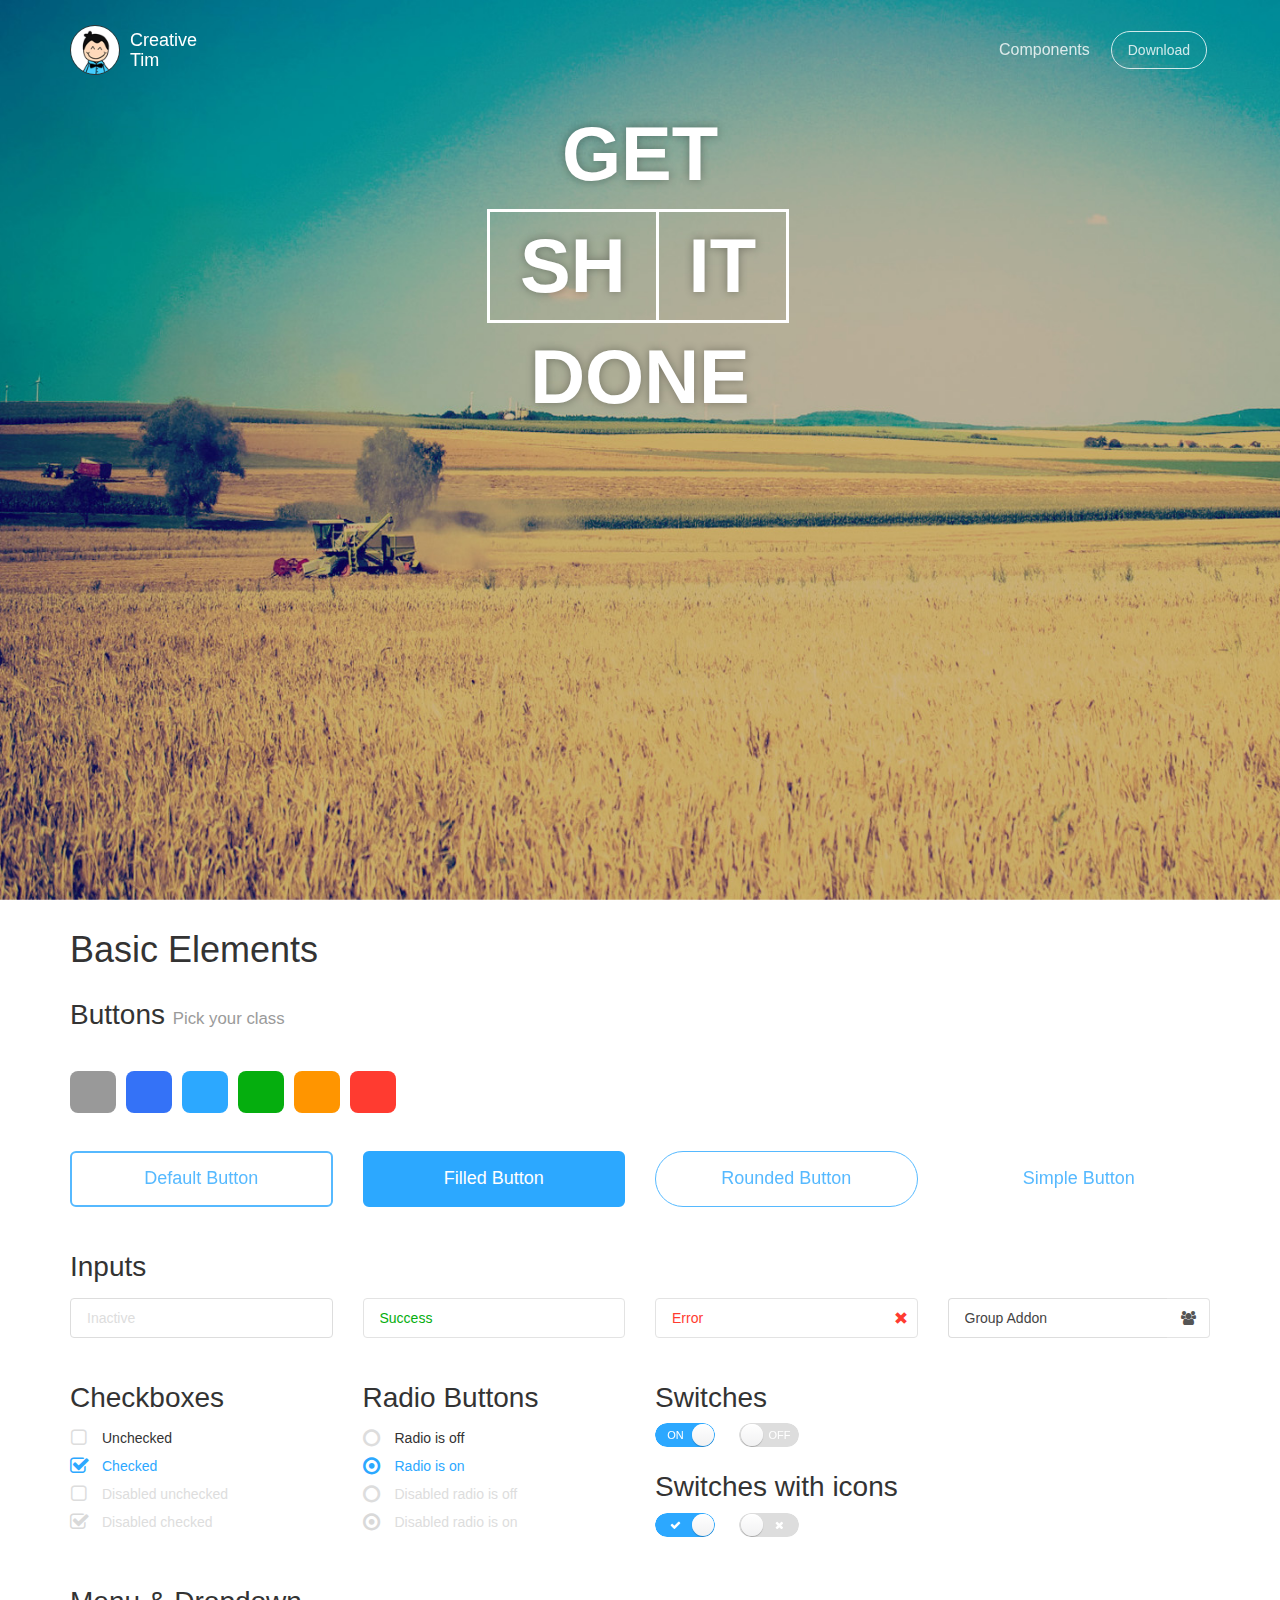
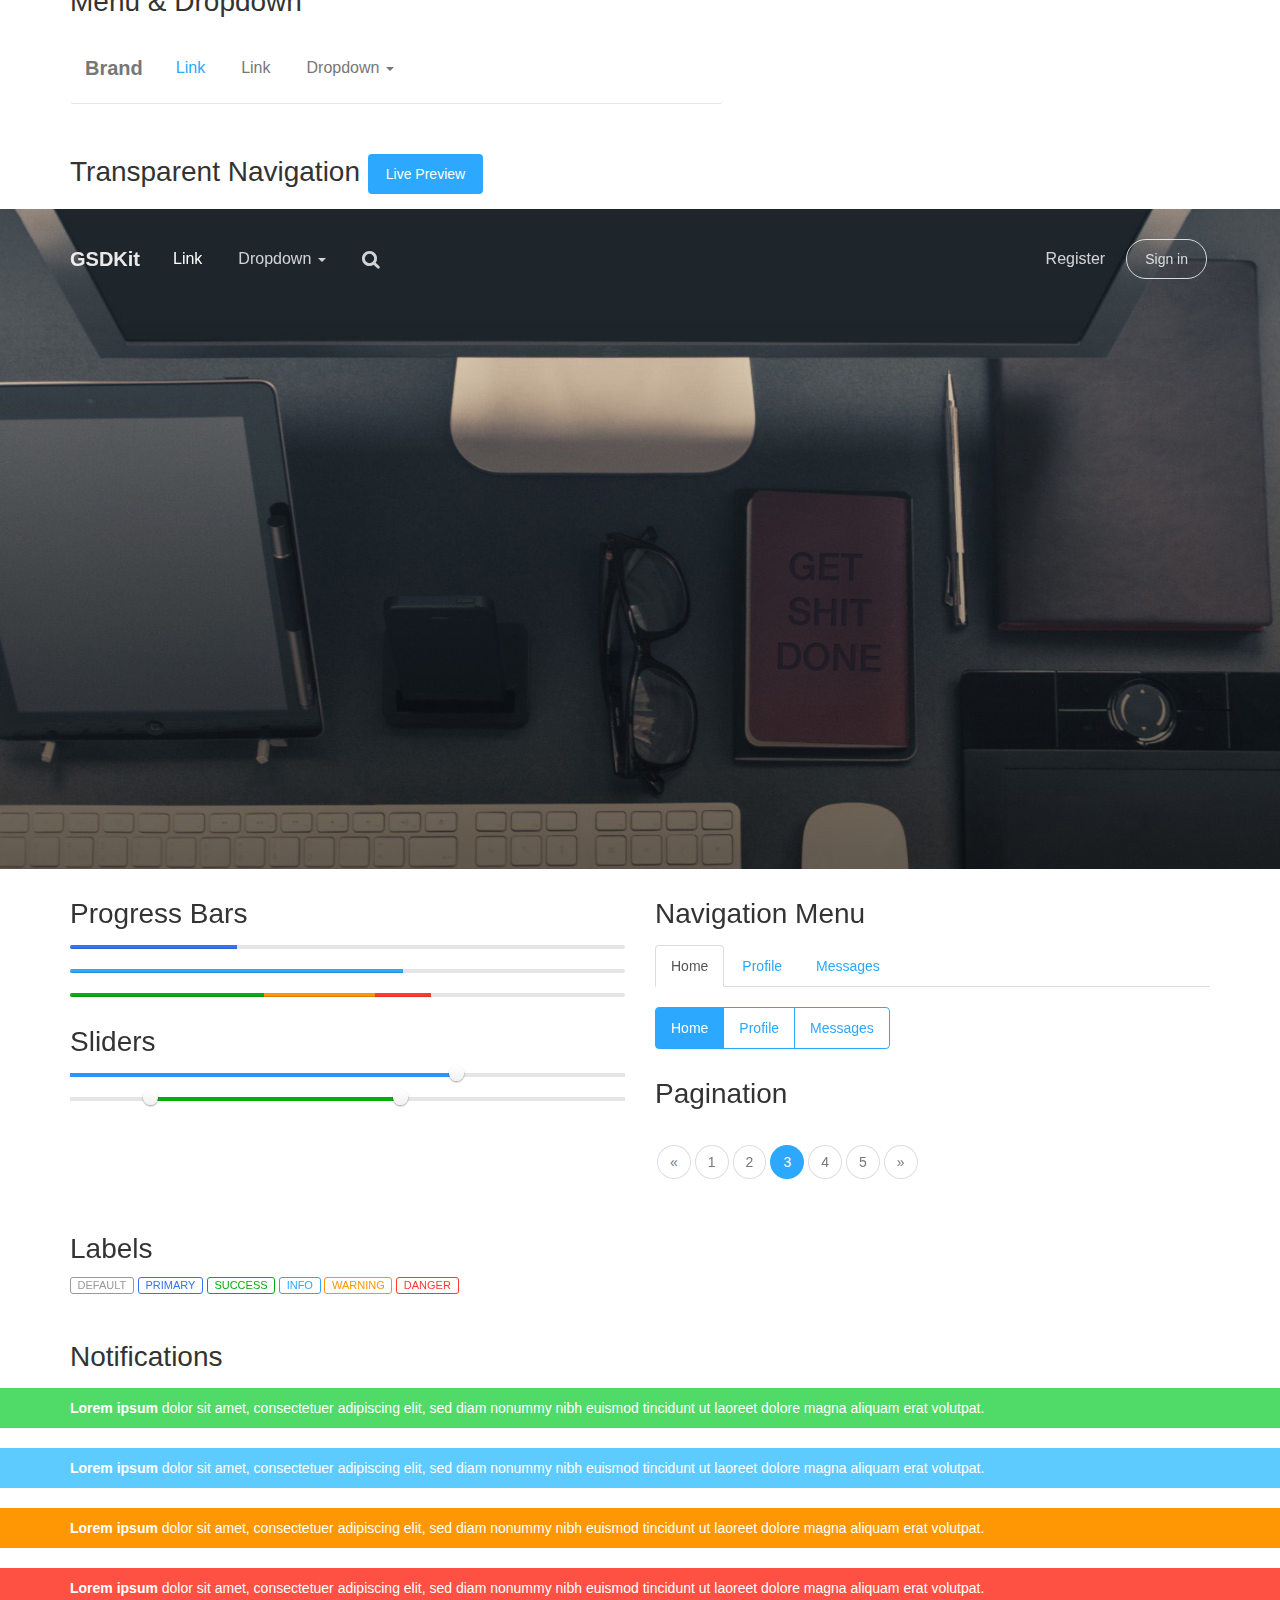
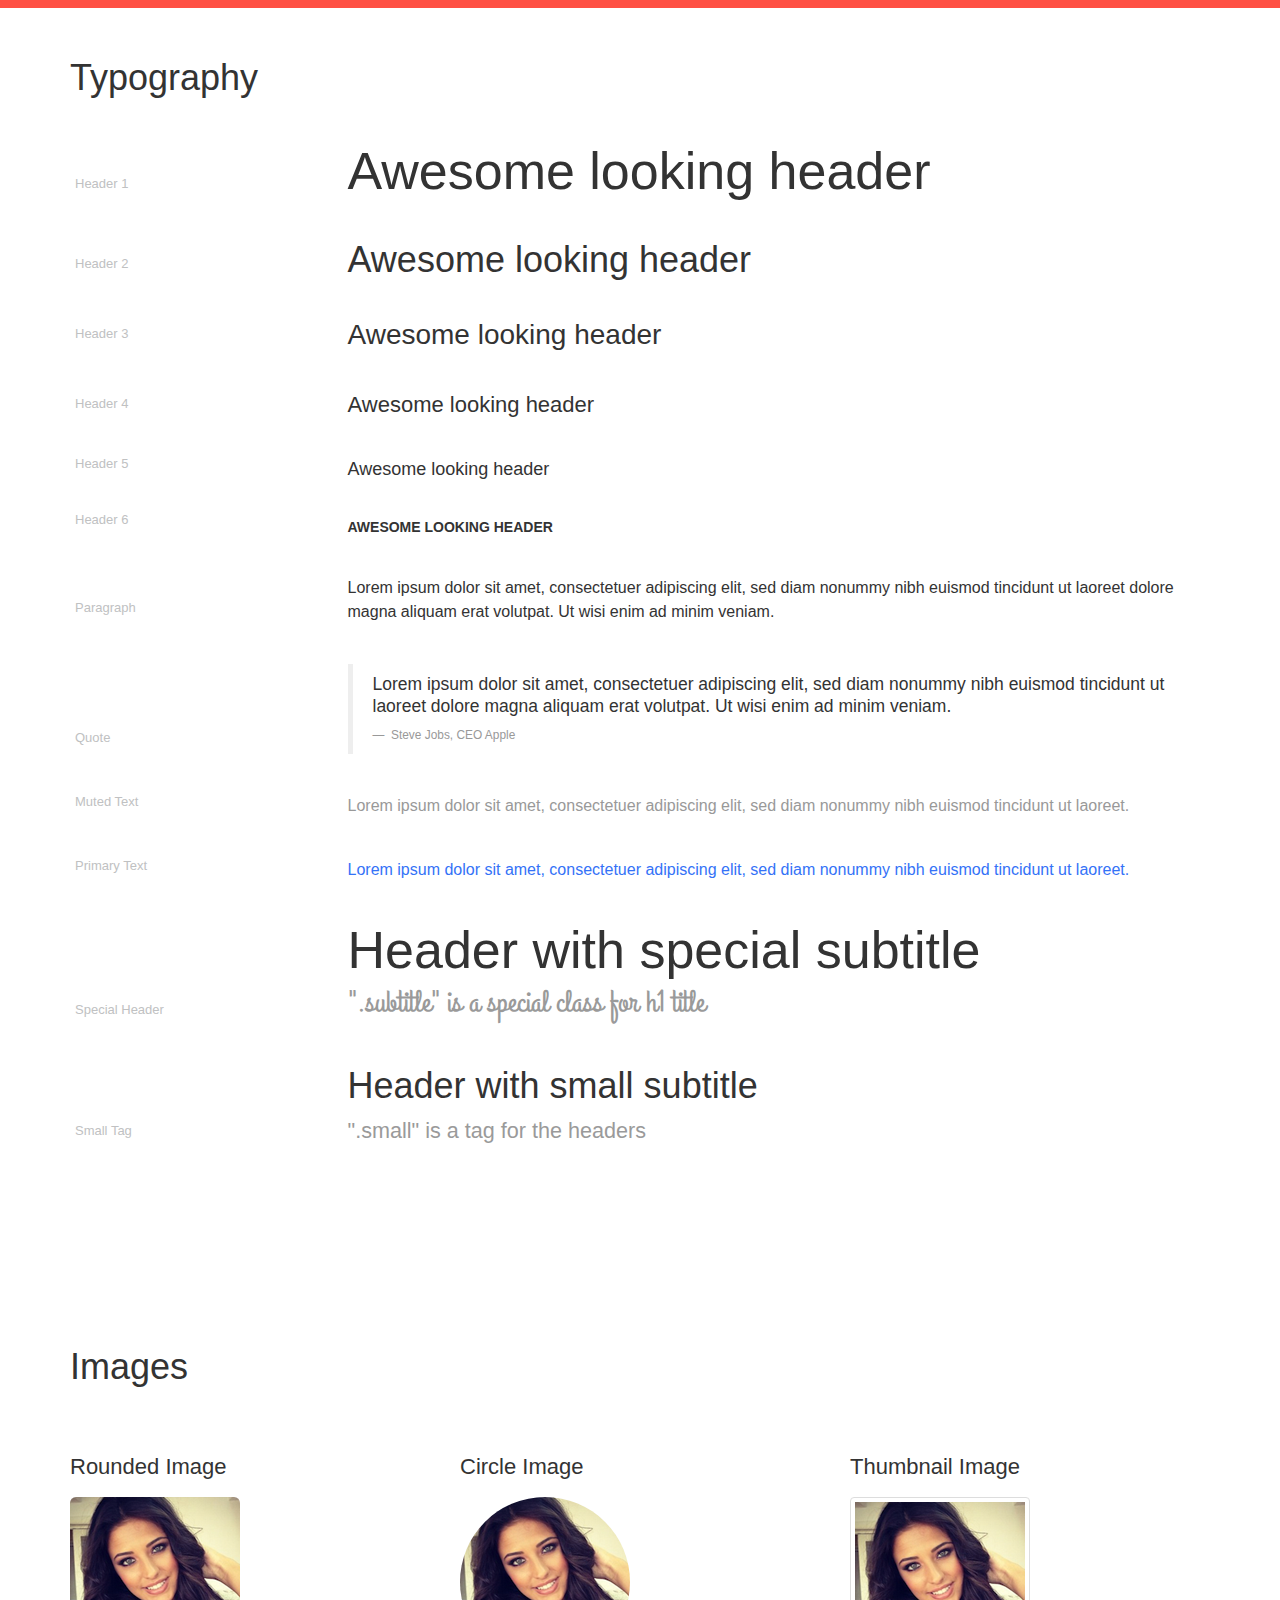
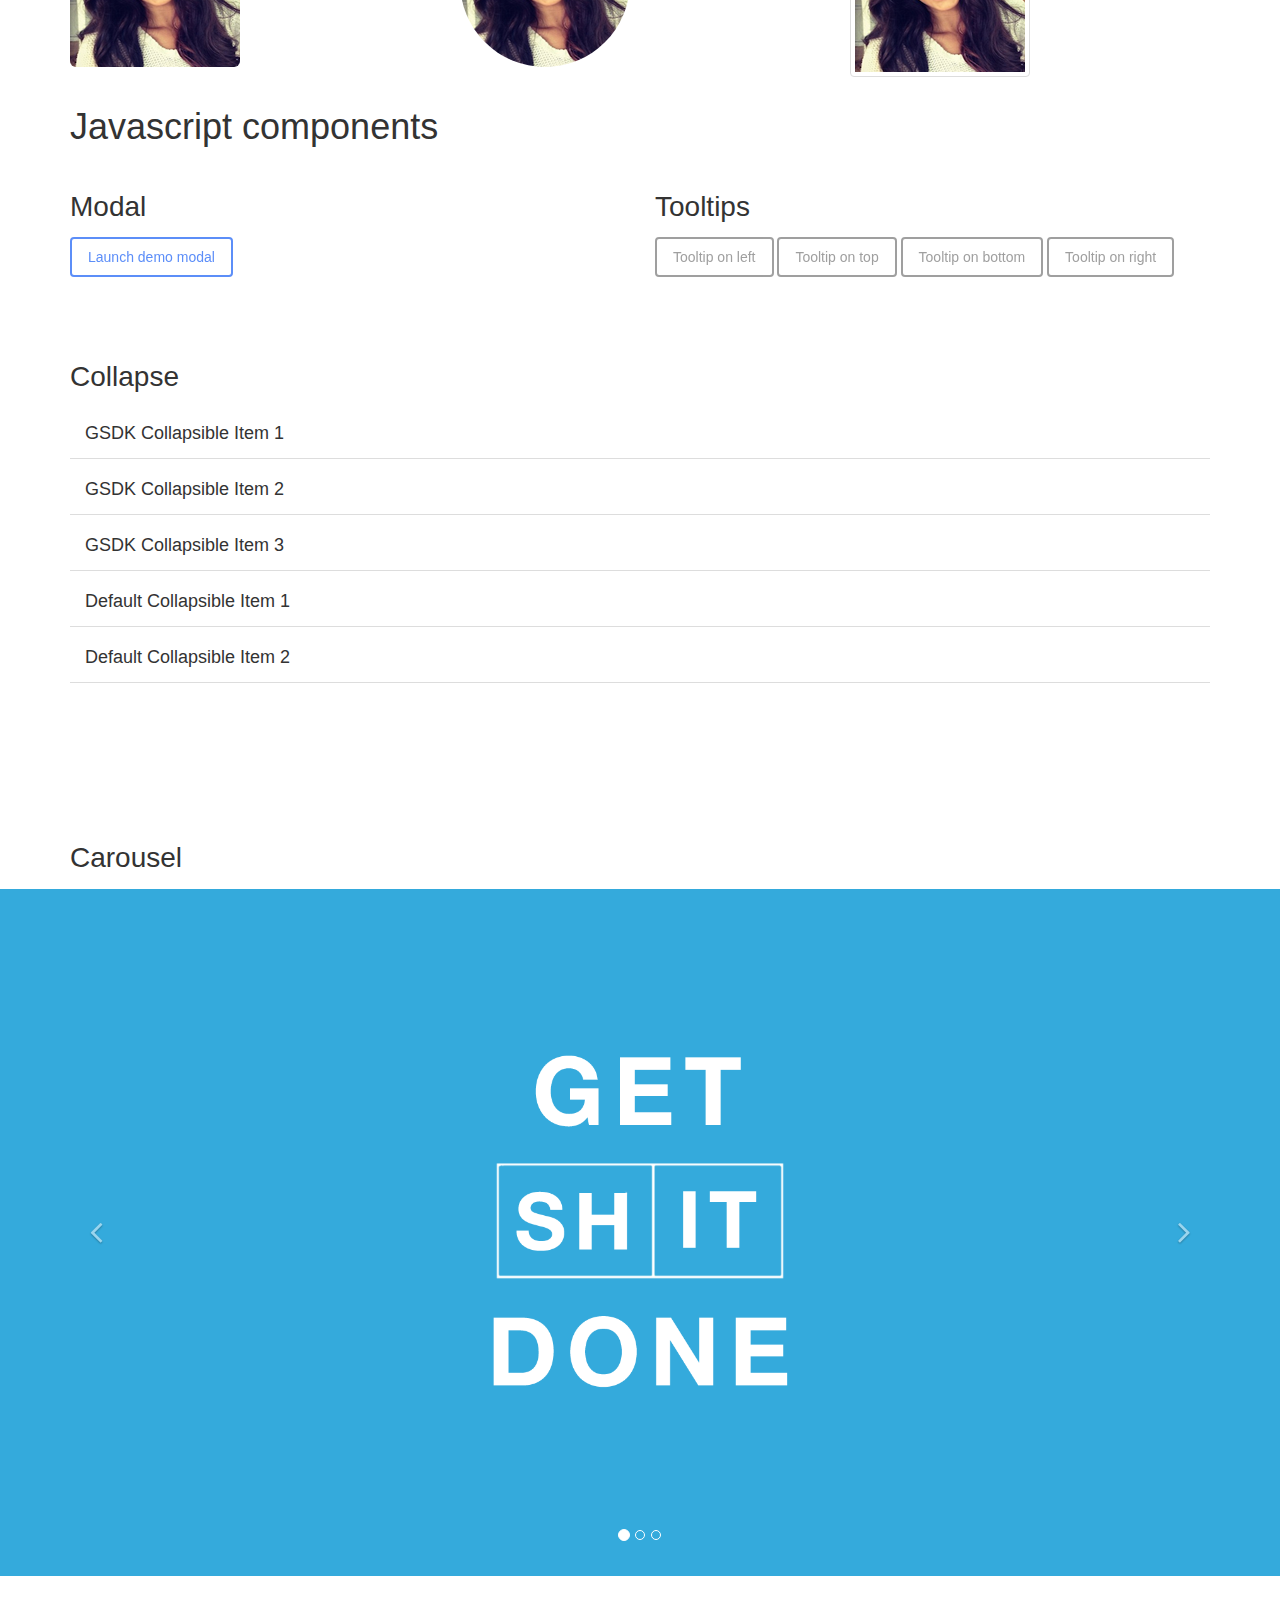
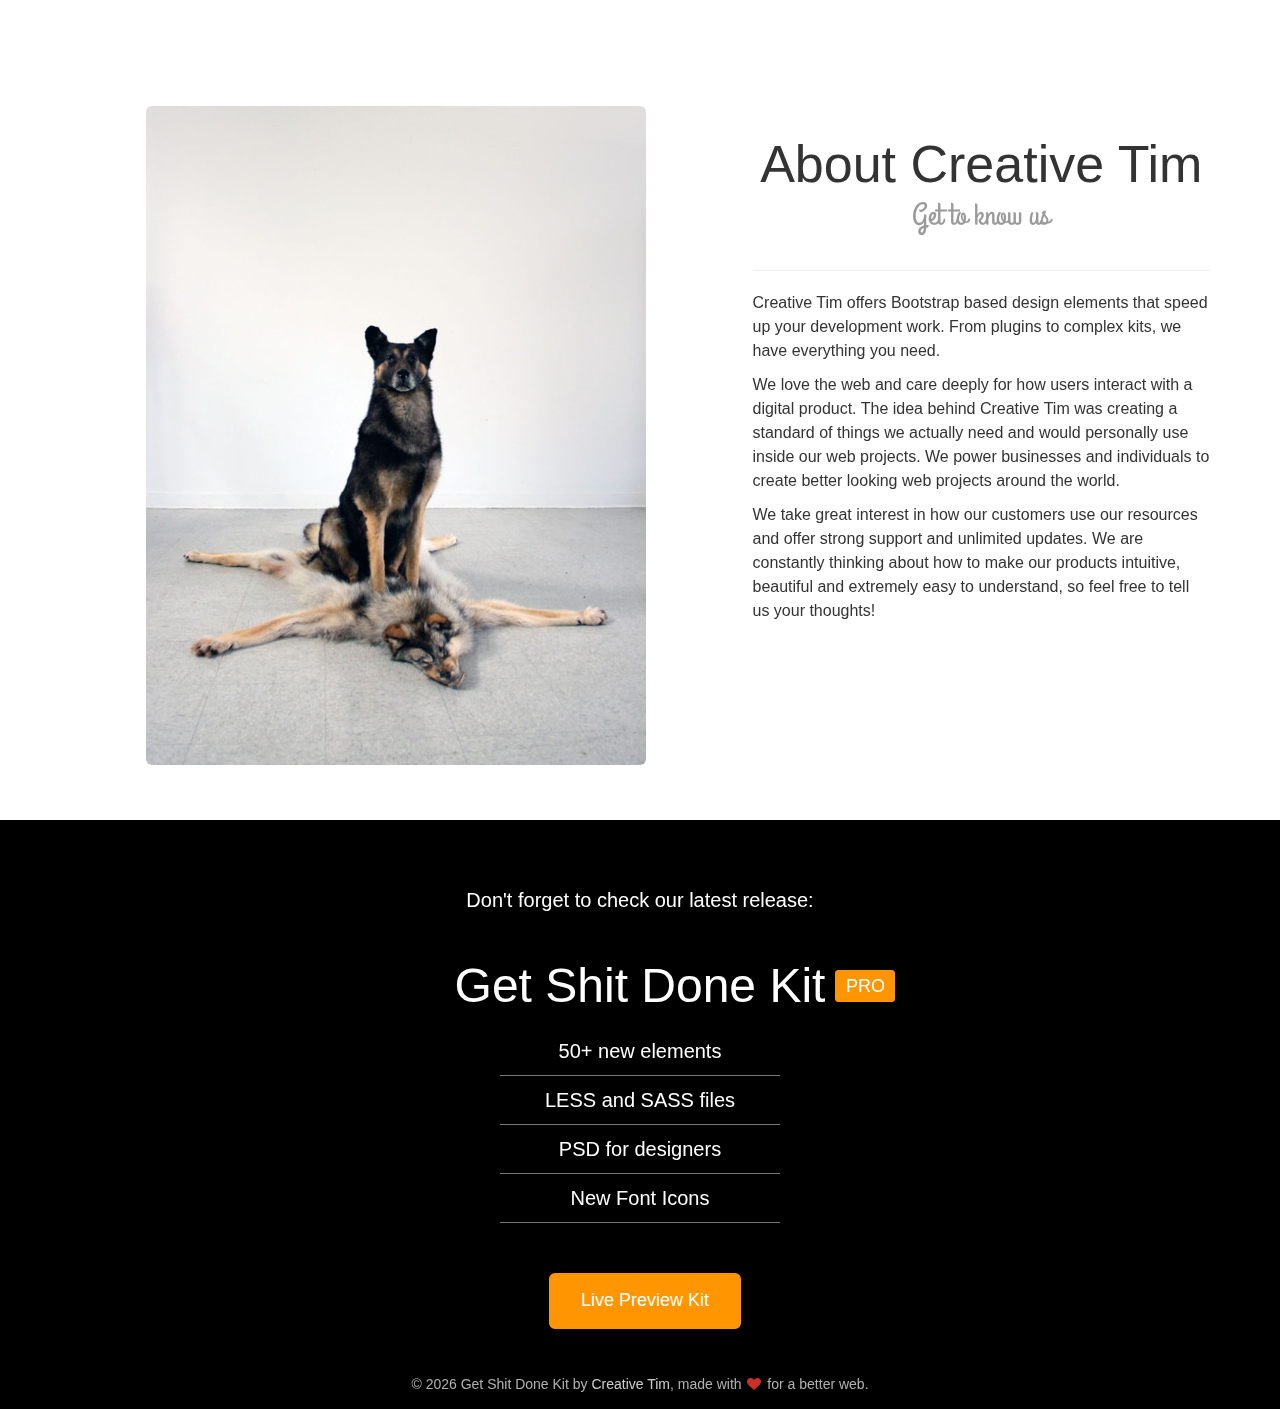
==== index.html @ bbd6f8b6 "all files "get_shit_done"" ====
<!doctype html>
<html lang="en">
<head>
	<meta charset="utf-8" />
	<link rel="apple-touch-icon" sizes="76x76" href="assets/img/apple-icon.png">
	<link rel="icon" type="image/png" href="assets/img/favicon.png">	
	
	<meta http-equiv="X-UA-Compatible" content="IE=edge,chrome=1" />
	<title>Get Shit Done Kit by Creative Tim</title>

	<meta content='width=device-width, initial-scale=1.0, maximum-scale=1.0, user-scalable=0' name='viewport' />
    <meta name="viewport" content="width=device-width" />
	
    <link href="bootstrap3/css/bootstrap.css" rel="stylesheet" />
	<link href="assets/css/gsdk.css" rel="stylesheet" />  
    <link href="assets/css/demo.css" rel="stylesheet" /> 
    
    <!--     Font Awesome     -->
    <link href="bootstrap3/css/font-awesome.css" rel="stylesheet">
    <link href='http://fonts.googleapis.com/css?family=Grand+Hotel' rel='stylesheet' type='text/css'>
</head>
<body>
<div id="navbar-full">
    <div class="container">
        <nav class="navbar navbar-ct-blue navbar-transparent navbar-fixed-top" role="navigation">
          
          <div class="container">
            <!-- Brand and toggle get grouped for better mobile display -->
            <div class="navbar-header">
                <button type="button" class="navbar-toggle" data-toggle="collapse" data-target="#bs-example-navbar-collapse-1">
                    <span class="sr-only">Toggle navigation</span>
                    <span class="icon-bar"></span>
                    <span class="icon-bar"></span>
                    <span class="icon-bar"></span>
                </button>
                <a href="http://creative-tim.com">
                     <div class="logo-container">
                        <div class="logo">
                            <img src="assets/img/new_logo.png">
                        </div>
                        <div class="brand">
                            Creative Tim
                        </div>
                    </div>
                </a>
            </div>
        
            <!-- Collect the nav links, forms, and other content for toggling -->
            <div class="collapse navbar-collapse" id="bs-example-navbar-collapse-1">
              <ul class="nav navbar-nav navbar-right">
                    <li><a href="components.html">Components</a></li>
                    
                    <li><a href="http://www.creative-tim.com/product/get-shit-done-kit" class="btn btn-round btn-default">Download</a></li>
               </ul>
              
            </div><!-- /.navbar-collapse -->
          </div><!-- /.container-fluid -->
        </nav>
    </div><!--  end container-->
    
    <div class='blurred-container'>
        <div class="motto">
            <div>Get</div>
            <div class="border no-right-border">Sh</div><div class="border">it</div>
            <div>Done</div>
        </div>
        <div class="img-src" style="background-image: url('assets/img/cover_4.jpg')"></div>
        <div class='img-src blur' style="background-image: url('assets/img/cover_4_blur.jpg')"></div>
    </div>
    
</div>     
    


<div class="main">
    <div class="container tim-container">
       
        <div class="tim-title">
            <h2>Basic Elements</h2>
        </div>
        
        <div id="buttons">
                <div class="tim-title">
                    <h3>Buttons <small> Pick your class </small></h3>
                </div>
                
                <div class="row tim-row">
                    <div class="col-md-6">
                        <div class="pick-class">
                            <span class="pick-class-label label-default label-fill label-tooltip" data-toggle="tooltip" data-placement="top" title="Default" new-class="btn-default"> </span>
                            <span class="pick-class-label label-primary label-fill label-tooltip" data-toggle="tooltip" data-placement="top" title="Primary" new-class="btn-primary"> </span>
                            <span class="pick-class-label label-info label-fill label-tooltip" data-toggle="tooltip" data-placement="top" title="Info" new-class="btn-info"> </span>
                            <span class="pick-class-label label-success label-fill label-tooltip" data-toggle="tooltip" data-placement="top" title="Success" new-class="btn-success"> </span>
                            <span class="pick-class-label label-warning label-fill label-tooltip" data-toggle="tooltip" data-placement="top" title="Warning" new-class="btn-warning"> </span>
                            <span class="pick-class-label label-danger label-fill label-tooltip" data-toggle="tooltip" data-placement="top" title="Danger" new-class="btn-danger"> </span>
                        </div>
                    </div>
                </div>
                <div class="row tim-row" id="display-buttons" data-class="btn-info">
                    <div class="col-md-3 col-sm-6">
                        <button href="#fakelink" class="btn btn-block btn-lg btn-info">Default Button</button>
                    </div>
                    <div class="col-md-3 col-sm-6">
                        <button href="#fakelink" class="btn btn-block btn-lg btn-info btn-fill">Filled Button</button>
                    </div>
                    <div class="col-md-3 col-sm-6">
                        <button href="#fakelink" class="btn btn-block btn-lg btn-info btn-round">Rounded Button</button>
                    </div>
                    
                    <div class="col-md-3 col-sm-6">
                        <button href="#fakelink" class="btn btn-block btn-lg btn-info btn-simple">Simple Button</button>
                    </div>
                </div> <!-- end row -->               
        </div>
    <!-- end buttons div -->
    
        <div id="inputs">
            <div class="tim-title">
                <h3>Inputs</h3>
            </div>
            
             <div class="row">
                    <div class="col-sm-3">
                	<div class="form-group">
        	        	<input type="text" value="" placeholder="Inactive" class="form-control" />
                	</div>          
                </div>
                
                <div class="col-sm-3">
                  <div class="form-group has-success">
                    <input type="text" value="Success" class="form-control" />
                  </div>
                </div>
                
                <div class="col-sm-3">
                  <div class="form-group has-error has-feedback">
                    <input type="text" value="Error" class="form-control" />
                    <span class="glyphicon glyphicon-remove form-control-feedback"></span>
                  </div>
                </div>
    
                <div class="col-sm-3">
                	<div class="input-group">
                	<!-- 	   Since the css properties cannot check the previous sibling of an element and for the design consistency we recommend to use the "input-group-addon" after the "form-control" like in this example -->
                      <input type="text" value="Group Addon" class="form-control">
                      <span class="input-group-addon"><i class="fa fa-group"></i></span>
                    </div>       
                </div>
              </div> <!-- end row -->
            
            <div class="row">
                <div class="col-sm-3">
                    <div class="tim-title">
                        <h3>Checkboxes</h3>
                    </div>
                    
                      <label class="checkbox" for="checkbox1">
                        <input type="checkbox" value="" id="checkbox1" data-toggle="checkbox">
                        Unchecked
                      </label>
                      <label class="checkbox" for="checkbox2">
                        <input type="checkbox" value="" id="checkbox2" data-toggle="checkbox" checked>
                        Checked
                      </label>
                      <label class="checkbox" for="checkbox3">
                        <input type="checkbox" value="" id="checkbox3" data-toggle="checkbox" disabled>
                        Disabled unchecked
                      </label>
                      <label class="checkbox" for="checkbox4">
                        <input type="checkbox" value="" id="checkbox4" data-toggle="checkbox" disabled checked>
                        Disabled checked
                      </label>
                </div>
                
                <div class="col-sm-3">
                    <div class="tim-title">
                        <h3>Radio Buttons</h3>
                    </div>
                    
                       <label class="radio">
                        <input type="radio" name="optionsRadios" data-toggle="radio" id="optionsRadios1" value="option1">
                        <i></i>Radio is off
                      </label>
                      <label class="radio">
                        <input type="radio" name="optionsRadios" data-toggle="radio" id="optionsRadios2" value="option1" checked>
                        <i></i>Radio is on
                      </label>
            
                      <label class="radio">
                        <input type="radio" name="optionsRadiosDisabled" data-toggle="radio" id="optionsRadios3" value="option2" disabled>
                        <i></i>Disabled radio is off
                      </label>
                      <label class="radio">
                        <input type="radio" name="optionsRadiosDisabled" data-toggle="radio" id="optionsRadios4" value="option2" checked disabled>
                        <i></i>Disabled radio is on
                      </label>
                    
                </div>      
                
                <div class="col-sm-3">
                    <div class="tim-title">
                        <h3>Switches</h3>
                        <!--                    
                        
                        The colors for checkbox: ct-blue[default], ct-azure, ct-orange, ct-green, ct-red    
                        <input type="checkbox" checked data-toggle="switch" class="ct-red"/> 
                         
                         -->
                        <input type="checkbox" checked data-toggle="switch" class="ct-info"/>
                        <input type="checkbox" data-toggle="switch" />
                        <h3>Switches with icons</h3>
                        <div class="switch"
                          data-on-label="<i class='fa fa-check'></i>"
                          data-off-label="<i class='fa fa-times'></i>">
                          <input type="checkbox" checked/>
                        </div>
                        <div class="switch"
                          data-on-label="<i class='fa fa-check'></i>"
                          data-off-label="<i class='fa fa-times'></i>">
                          <input type="checkbox"/>
                        </div>
                    </div>
                </div> 
  
                <div class="col-sm-3">
                   
                </div>               
                    
            </div><!--  end row -->
    
        </div><!--  end inputs -->
        
        <div id="menu-dropdown">
            <div class="row">
                <div class="col-md-7">
                    <div class="tim-title">
                        <h3>Menu & Dropdown</h3>
                    </div>
                    
                    <div id="navbar">
                        <nav class="navbar navbar-default">
                          <div class="container-fluid">
                            <!-- Brand and toggle get grouped for better mobile display -->
                            <div class="navbar-header">
                              <button type="button" class="navbar-toggle" data-toggle="collapse" data-target="#bs-example-navbar-collapse-1">
                                <span class="sr-only">Toggle navigation</span>
                                <span class="icon-bar"></span>
                                <span class="icon-bar"></span>
                                <span class="icon-bar"></span>
                              </button>
                              <a class="navbar-brand" href="#gsdk">Brand</a>
                            </div>
                        
                            <!-- Collect the nav links, forms, and other content for toggling -->
                            <div class="collapse navbar-collapse" id="bs-example-navbar-collapse-1">
                              <ul class="nav navbar-nav">
                                <li class="active"><a href="#gsdk">Link</a></li>
                                <li><a href="#gsdk">Link</a></li>
                                <li class="dropdown">
                                  <a href="#gsdk" class="dropdown-toggle" data-toggle="dropdown">Dropdown <b class="caret"></b></a>
                                  <ul class="dropdown-menu">
                                    <li><a href="#gsdk">Action</a></li>
                                    <li><a href="#gsdk">Another action</a></li>
                                    <li><a href="#gsdk">Something else here</a></li>
                                    <li class="divider"></li>
                                    <li><a href="#gsdk">Separated link</a></li>
                                    <li class="divider"></li>
                                    <li><a href="#gsdk">One more separated link</a></li>
                                  </ul>
                                </li>
                              </ul>
                            </div><!-- /.navbar-collapse -->
                          </div><!-- /.container-fluid -->
                        </nav>
                    
                    </div><!--  end navbar -->
                    
                </div>
                
            </div> <!-- end row -->
        </div> <!-- end menu-dropdown -->
        <div class="tim-title">
        <h3>Transparent Navigation
             <a href="navbar-transparent.html" target="_blank" class="btn btn-info btn-fill">Live Preview</a>
        </h3>


    </div>
    </div>
</div>
 <div id="navbar-full">
    <div id="navbar">
    <div class="navigation-example">
         <nav class="navbar navbar-default navbar-transparent" role="navigation-demo">
          <div class="container">
            <!-- Brand and toggle get grouped for better mobile display -->
            <div class="navbar-header">
              <button type="button" class="navbar-toggle" data-toggle="collapse" data-target="#navigation-example-2">
                <span class="sr-only">Toggle navigation</span>
                <span class="icon-bar"></span>
                <span class="icon-bar"></span>
                <span class="icon-bar"></span>
              </button>
              <a class="navbar-brand" href="#gsdk">GSDKit</a>
            </div>
        
        <!-- Collect the nav links, forms, and other content for toggling -->
            <div class="collapse navbar-collapse" id="navigation-example-2">
              <ul class="nav navbar-nav">
                <li class="active"><a href="#gsdk">Link</a></li>
                <li class="dropdown">
                      <a href="#gsdk" class="dropdown-toggle" data-toggle="dropdown">Dropdown <b class="caret"></b></a>
                      <ul class="dropdown-menu">
                        <li><a href="#gsdk">Action</a></li>
                        <li><a href="#gsdk">Another action</a></li>
                        <li><a href="#gsdk">Something</a></li>
                        <li><a href="#gsdk">Another action</a></li>
                        <li><a href="#gsdk">Something</a></li>
                        <li class="divider"></li>
                        <li><a href="#gsdk">Separated link</a></li>
                      </ul>
                </li>
                <li>
                    <a href="javascript:void(0);" data-toggle="search" class="hidden-xs"><i class="fa fa-search"></i></a>
                </li>
              </ul>
               <form class="navbar-form navbar-left navbar-search-form" role="search">                  
                 <div class="form-group">
                      <input type="text" value="" class="form-control" placeholder="Search...">
                 </div> 
              </form>
              <ul class="nav navbar-nav navbar-right">
                    <li><a href="#gsdk">Register</a></li>
                    
                    <li><button href="#gsdk" class="btn btn-round btn-default">Sign in</button></li>
               </ul>
              
            </div><!-- /.navbar-collapse -->

          </div><!-- /.container-fluid -->
        </nav>        
            <div class="img-src" style="background-image: url('assets/img/bg.jpg')"></div>
        </div>
    </div><!--  end navbar -->

</div> <!-- end menu-dropdown -->

<div class="main">
    <div class="container tim-container">
         <div id="sliders-navigation">
            <div class="row">
                <div class="col-md-6 ">
                    <div class="tim-title">
                        <h3>Progress Bars</h3>
                    </div>
                    <div class="progress">
                      <div class="progress-bar" role="progressbar" aria-valuenow="60" aria-valuemin="0" aria-valuemax="100" style="width: 30%;">
                        <span class="sr-only">60% Complete</span>
                      </div>
                    </div>
                    <div class="progress">
                      <div class="progress-bar progress-bar-info" role="progressbar" aria-valuenow="60" aria-valuemin="0" aria-valuemax="100" style="width: 60%;">
                        <span class="sr-only">60% Complete</span>
                      </div>
                    </div>
                    <div class="progress">
                      <div class="progress-bar progress-bar-success" style="width: 35%">
                        <span class="sr-only">35% Complete (success)</span>
                      </div>
                      <div class="progress-bar progress-bar-warning" style="width: 20%">
                        <span class="sr-only">20% Complete (warning)</span>
                      </div>
                      <div class="progress-bar progress-bar-danger" style="width: 10%">
                        <span class="sr-only">10% Complete (danger)</span>
                      </div>
                    </div>
                    <div class="tim-title">
                        <h3>Sliders</h3>
                    </div>
                    <div id="slider-default" class="slider-info"></div>
                    <br>
                    <div id="slider-range" class="slider-success"></div>
                    
                </div>
                
                <div class="col-md-6">
                     <div class="tim-title">
                        <h3>Navigation Menu</h3>
                    </div>    
                    
                    <ul class="nav nav-tabs">
                      <li class="active"><a href="#Bla">Home</a></li>
                      <li><a href="#nice">Profile</a></li>
                      <li><a href="#best">Messages</a></li>
                      
                    </ul>
                    <br />
                    <ul class="nav nav-pills">
                     <!--  color-classes: "ct-blue", "ct-azure", "ct-orange", "ct-red", "ct-green"
                           special-classes: "no-border"        
                     -->
                      <li class="active"><a href="#gsdk">Home</a></li>
                      <li><a href="#gsdk"> Profile</a></li>
                      <li><a href="#gsdk">Messages</a></li>
                    </ul>
                    
                    <div class="tim-title">
                        <h3>Pagination</h3>
                    </div>  
                    <ul class="pagination"> 
                     <!--   color-classes: "ct-blue", "ct-azure", "ct-orange", "ct-red", "ct-green"
                            special-classes: "no-border"        
                     -->
                      <li><a href="#gsdk">&laquo;</a></li>
                      <li><a href="#gsdk">1</a></li>
                      <li><a href="#gsdk">2</a></li>
                      <li class="active"><a href="#gsdk">3</a></li>
                      <li><a href="#gsdk">4</a></li>
                      <li><a href="#gsdk">5</a></li>
                      <li><a href="#gsdk">&raquo;</a></li>
                    </ul>      
                </div>
            </div>
        </div><!--  end sliders-navigation -->
        
        
        <div id="labels-badges">
            <div class="row">
                <div class="col-md-6">
                    <div class="tim-title">
                        <h3>Labels</h3>
                        <span class="label label-default">Default</span>
                        <span class="label label-primary">Primary</span>
                        <span class="label label-success">Success</span>
                        <span class="label label-info">Info</span>
                        <span class="label label-warning">Warning</span>
                        <span class="label label-danger">Danger</span>
                    </div>
                </div>
                <div class="col-md-6">
                </div>
            </div> <!-- end row -->
        </div> <!-- end labels-badges -->
        <div class="tim-title">
            <h3>Notifications</h3>
        </div> 
    </div>
</div>

<div id="notifications">
<!--            De scris la tutorial sa bage in container  -->
    <div class="alert alert-success">
        <div class="container">
        <b>Lorem ipsum</b> dolor sit amet, consectetuer adipiscing elit, sed diam nonummy nibh euismod tincidunt ut laoreet dolore magna aliquam erat volutpat.
        </div>
    </div>
    <div class="alert alert-info">
        <div class="container">
        <b>Lorem ipsum</b> dolor sit amet, consectetuer adipiscing elit, sed diam nonummy nibh euismod tincidunt ut laoreet dolore magna aliquam erat volutpat.
        </div>
    </div>
    <div class="alert alert-warning">
         <div class="container">
             <b>Lorem ipsum</b> dolor sit amet, consectetuer adipiscing elit, sed diam nonummy nibh euismod tincidunt ut laoreet dolore magna aliquam erat volutpat.
        </div>
    </div>
    <div class="alert alert-danger">
         <div class="container">
             <b>Lorem ipsum</b> dolor sit amet, consectetuer adipiscing elit, sed diam nonummy nibh euismod tincidunt ut laoreet dolore magna aliquam erat volutpat.
        </div>
    </div>
    <div class="clearfix"></div>
</div><!--  end notifications -->    
        
<div class="main">
    <div class="container tim-container">
        <div class="tim-title">
            <h2>Typography</h2>
        </div>   
        <div id="typography">
            <div class="row">
                <div class="tim-typo">
                    <h1><span class="tim-note">Header 1</span>Awesome looking header </h1>
                </div>
                <div class="tim-typo">
                    <h2><span class="tim-note">Header 2</span>Awesome looking header</h2>
                </div>
                <div class="tim-typo">
                    <h3><span class="tim-note">Header 3</span>Awesome looking header</h3>
                </div>
                <div class="tim-typo">
                    <h4><span class="tim-note">Header 4</span>Awesome looking header</h4>
                </div>
                <div class="tim-typo">
                    <h5><span class="tim-note">Header 5</span>Awesome looking header</h5>
                </div>
                 <div class="tim-typo">
                    <h6><span class="tim-note">Header 6</span>Awesome looking header</h6>
                </div>
                <div class="tim-typo">
                    <p><span class="tim-note">Paragraph</span>            Lorem ipsum dolor sit amet, consectetuer adipiscing elit, sed diam nonummy nibh euismod tincidunt ut laoreet dolore magna aliquam erat volutpat. Ut wisi enim ad minim veniam.</p>
                </div>
                <div class="tim-typo">
                    <span class="tim-note">Quote</span>      
                    <blockquote> 
                     <p>
                     Lorem ipsum dolor sit amet, consectetuer adipiscing elit, sed diam nonummy nibh euismod tincidunt ut laoreet dolore magna aliquam erat volutpat. Ut wisi enim ad minim veniam.
                     </p>
                     <small>
                     Steve Jobs, CEO Apple
                     </small>
                    </blockquote>
                </div>
                
                <div class="tim-typo">
                    <span class="tim-note">Muted Text</span>
                    <p class="text-muted">            
                    Lorem ipsum dolor sit amet, consectetuer adipiscing elit, sed diam nonummy nibh euismod tincidunt ut laoreet.
                    </p>
                </div> 
                <div class="tim-typo">
                    <!-- 
                    
                     there are also "text-info", "text-success", "text-warning", "text-warning" clases for the text 
                     
                     -->
                    <span class="tim-note">Primary Text</span>
                    <p class="text-primary">            
                    Lorem ipsum dolor sit amet, consectetuer adipiscing elit, sed diam nonummy nibh euismod tincidunt ut laoreet.
                    </p>
                </div> 
                <div class="tim-typo">
                    <h1><span class="tim-note">Special Header</span>Header with special subtitle <small class="subtitle">".subtitle" is a special class for h1 title</small> </h1>
                </div>
                <div class="tim-typo">
                    <h2><span class="tim-note">Small Tag</span>Header with small subtitle <br><small>".small" is a tag for the headers</small> </h2>
                </div>                                  
            </div>
        </div> 
        <!--   end typography -->
        <div class="space"></div>
        <div id="images">
             <div class="tim-title">
                <h2>Images</h2>
            </div>
            <br>
            <div class="row">
                <div class="col-md-4 col-sm-6">
                    <h4>Rounded Image</h4>
                    <img src="assets/img/mockup.png" alt="Rounded Image" class="img-rounded">
                    
                </div>
                <div class="col-md-4 col-sm-6">
                    <h4>Circle Image</h4>
                    <img src="assets/img/mockup.png" alt="Circle Image" class="img-circle">
                   
                </div>
                <div class="col-md-4 col-sm-6">
                    <h4>Thumbnail Image</h4>
                    <img src="assets/img/mockup.png" alt="Thumbnail Image" class="img-thumbnail">
                    
                </div>
            </div>
            <div class="row">
            
            </div>
        </div>  
    <!--   end images -->
        
        <div class="tim-title">
            <h2>Javascript components</h2>
        </div>
        
        <div class="row">
            <div class="col-md-6">
                <div class="tim-title">
                    <h3>Modal</h3>
                </div>
                
                <!-- Button trigger modal -->
                <button class="btn btn-primary" data-toggle="modal" data-target="#myModal">
                  Launch demo modal
                </button>
                
                <!-- Modal -->
                <div class="modal fade" id="myModal" tabindex="-1" role="dialog" aria-labelledby="myModalLabel" aria-hidden="true">
                  <div class="modal-dialog">
                    <div class="modal-content">
                      <div class="modal-header">
                        <button type="button" class="close" data-dismiss="modal" aria-hidden="true">&times;</button>
                        <h4 class="modal-title" id="myModalLabel">Modal title</h4>
                      </div>
                      <div class="modal-body">
                        ...
                      </div>
                      <div class="modal-footer">
                        <button type="button" class="btn btn-default btn-simple" data-dismiss="modal">Close</button>
                        <div class="divider"></div>
                        <button type="button" class="btn btn-info btn-simple">Save</button>
                      </div>
                    </div>
                  </div>
                </div>
                
                
            </div>
            
         <!--    end modal -->
            
            <div class="col-md-6">
                <div id="tooltips">
                    <div class="tim-title">
                        <h3>Tooltips</h3>
                    </div>
                    <button type="button" class="btn btn-default btn-tooltip" data-toggle="tooltip" data-placement="left" title="Tooltip on left">Tooltip on left</button>
        
        <button type="button" class="btn btn-default btn-tooltip" data-toggle="tooltip" data-placement="top" title="Tooltip on top">Tooltip on top</button>
        
        <button type="button" class="btn btn-default btn-tooltip" data-toggle="tooltip" data-placement="bottom" title="Tooltip on bottom">Tooltip on bottom</button>
        
        <button type="button" class="btn btn-default btn-tooltip" data-toggle="tooltip" data-placement="right" title="Tooltip on right">Tooltip on right</button>
                </div>
            </div>
            <div class="clearfix"></div><br><br>
        <!--     end tooltips -->
            
        </div><!--  end row -->
    
        <div class="tim-title">
            <h3>Collapse</h3>
        </div>
        <div id="acordeon">
            
            <div class="panel-group" id="accordion">
              <div class="panel panel-default">
                <div class="panel-heading">
                  <h4 class="panel-title">
                    <a data-target="#collapseOne" href="#collapseOne" data-toggle="gsdk-collapse">
                      GSDK Collapsible Item 1
                    </a>
                  </h4>
                </div>
                <div id="collapseOne" class="panel-collapse collapse">
                  <div class="panel-body">
                    Anim pariatur cliche reprehenderit, enim eiusmod high life accusamus terry richardson ad squid. 3 wolf moon officia aute, non cupidatat skateboard dolor brunch. Food truck quinoa nesciunt laborum eiusmod. Brunch 3 wolf moon tempor, sunt aliqua put a bird on it squid single-origin coffee nulla assumenda shoreditch et. Nihil anim keffiyeh helvetica, craft beer labore wes anderson cred nesciunt sapiente ea proident. Ad vegan excepteur butcher vice lomo. Leggings occaecat craft beer farm-to-table, raw denim aesthetic synth nesciunt you probably haven't heard of them accusamus labore sustainable VHS.
                  </div>
                </div>
              </div>
              <div class="panel panel-default">
                <div class="panel-heading">
                  <h4 class="panel-title">
                    <a data-target="#collapseTwo" href="#collapseTwo" data-toggle="gsdk-collapse">
                      GSDK Collapsible Item 2
                    </a>
                  </h4>
                </div>
                <div id="collapseTwo" class="panel-collapse collapse">
                  <div class="panel-body">
                    Anim pariatur cliche reprehenderit, enim eiusmod high life accusamus terry richardson ad squid. 3 wolf moon officia aute, non cupidatat skateboard dolor brunch. Food truck quinoa nesciunt laborum eiusmod. Brunch 3 wolf moon tempor, sunt aliqua put a bird on it squid single-origin coffee nulla assumenda shoreditch et. Nihil anim keffiyeh helvetica, craft beer labore wes anderson cred nesciunt sapiente ea proident. Ad vegan excepteur butcher vice lomo. Leggings occaecat craft beer farm-to-table, raw denim aesthetic synth nesciunt you probably haven't heard of them accusamus labore sustainable VHS.
                  </div>
                </div>
              </div>
              <div class="panel panel-default">
                <div class="panel-heading">
                  <h4 class="panel-title">
                    <a data-target="#collapseThree" href="#collapseTwo" data-toggle="gsdk-collapse">
                      GSDK Collapsible Item 3
                    </a>
                  </h4>
                </div>
                <div id="collapseThree" class="panel-collapse collapse">
                  <div class="panel-body">
                    Anim pariatur cliche reprehenderit, enim eiusmod high life accusamus terry richardson ad squid. 3 wolf moon officia aute, non cupidatat skateboard dolor brunch. Food truck quinoa nesciunt laborum eiusmod. Brunch 3 wolf moon tempor, sunt aliqua put a bird on it squid single-origin coffee nulla assumenda shoreditch et. Nihil anim keffiyeh helvetica, craft beer labore wes anderson cred nesciunt sapiente ea proident. Ad vegan excepteur butcher vice lomo. Leggings occaecat craft beer farm-to-table, raw denim aesthetic synth nesciunt you probably haven't heard of them accusamus labore sustainable VHS.
                  </div>
                </div>
              </div>
              <div class="panel panel-default">
                <div class="panel-heading">
                  <h4 class="panel-title">
                    <a data-toggle="collapse" href="#collapseFour">
                      Default Collapsible Item 1
                    </a>
                  </h4>
                </div>
                <div id="collapseFour" class="panel-collapse collapse">
                  <div class="panel-body">
                    Anim pariatur cliche reprehenderit, enim eiusmod high life accusamus terry richardson ad squid. 3 wolf moon officia aute, non cupidatat skateboard dolor brunch. Food truck quinoa nesciunt laborum eiusmod. Brunch 3 wolf moon tempor, sunt aliqua put a bird on it squid single-origin coffee nulla assumenda shoreditch et. Nihil anim keffiyeh helvetica, craft beer labore wes anderson cred nesciunt sapiente ea proident. Ad vegan excepteur butcher vice lomo. Leggings occaecat craft beer farm-to-table, raw denim aesthetic synth nesciunt you probably haven't heard of them accusamus labore sustainable VHS.
                  </div>
                </div>
              </div>
              <div class="panel panel-default">
                <div class="panel-heading">
                  <h4 class="panel-title">
                    <a data-toggle="collapse" href="#collapseFive">
                      Default Collapsible Item 2
                    </a>
                  </h4>
                </div>
                <div id="collapseFive" class="panel-collapse collapse">
                  <div class="panel-body">
                    Anim pariatur cliche reprehenderit, enim eiusmod high life accusamus terry richardson ad squid. 3 wolf moon officia aute, non cupidatat skateboard dolor brunch. Food truck quinoa nesciunt laborum eiusmod. Brunch 3 wolf moon tempor, sunt aliqua put a bird on it squid single-origin coffee nulla assumenda shoreditch et. Nihil anim keffiyeh helvetica, craft beer labore wes anderson cred nesciunt sapiente ea proident. Ad vegan excepteur butcher vice lomo. Leggings occaecat craft beer farm-to-table, raw denim aesthetic synth nesciunt you probably haven't heard of them accusamus labore sustainable VHS.
                  </div>
                </div>
              </div>
            </div>
            
        </div><!--  end acordeon -->
        
        <div class="space"></div>
        <div class="tim-title">
            <h3>Carousel</h3>
        </div>
    </div>
</div>
<div id="carousel">
    <!--    
            IMPORTANT - This carousel can have a special class for a smooth transition "gsdk-transition". Since javascript cannot be overwritten, if you want to use it, you can use the bootstrap.js or bootstrap.min.js from the GSDKit or you can open your bootstrap.js file, search for "emulateTransitionEnd(600)" and change it with "emulateTransitionEnd(1200)"     
            
    -->
    <div id="carousel-example-generic" class="carousel slide" data-ride="carousel">
      <!-- Indicators -->
      <ol class="carousel-indicators">
        <li data-target="#carousel-example-generic" data-slide-to="0" class="active"></li>
        <li data-target="#carousel-example-generic" data-slide-to="1"></li>
        <li data-target="#carousel-example-generic" data-slide-to="2"></li>
      </ol>
    
      <!-- Wrapper for slides -->
      <div class="carousel-inner">
        <div class="item active">
          <img src="assets/img/carousel_blue.png" alt="Awesome Image">
        </div>
        <div class="item">
          <img src="assets/img/carousel_green.png" alt="Awesome Image">
        </div>
        <div class="item">
          <img src="assets/img/carousel_red.png" alt="Awesome Image">
        </div>
      </div>
    
      <!-- Controls -->
      <a class="left carousel-control" href="#carousel-example-generic" data-slide="prev">
        <span class="fa fa-angle-left"></span>
      </a>
      <a class="right carousel-control" href="#carousel-example-generic" data-slide="next">
        <span class="fa fa-angle-right"></span>
      </a>
    </div>
</div> <!-- end carousel -->
<div class="main">
    <div class="container tim-container">
        <div id="extras">
            <div class="space"></div>
            <div class="row">
                <div class="col-md-7 col-md-offset-0 col-sm-10 col-sm-offset-1">
                    <div class="text-center">
                        <img src="assets/img/dulau.jpg" alt="Rounded Image" class="img-rounded img-responsive img-dog">
                    </div>
                </div>
                <div class="col-md-5 col-sm-12">
                                <h1 class="text-center">About Creative Tim
                                
                                <small class="subtitle">Get to know us</small></h1>
                                <hr>
                                <p>
                                Creative Tim offers Bootstrap based design elements that speed up your development work. From plugins to complex kits, we have everything you need. 
                                </p>
                                <p>
                                    We love the web and care deeply for how users interact with a digital product. The idea behind Creative Tim was creating a standard of things we actually need and would personally use inside our web projects. We power businesses and individuals to create better looking web projects around the world.
                                </p>
                                <p>
                                We take great interest in how our customers use our resources and offer strong support and unlimited updates. We are constantly thinking about how to make our products intuitive, beautiful and extremely easy to understand, so feel free to tell us your thoughts!                                   
                                </p>

                </div>
            </div>
        </div>
    <!--     end extras -->    
    </div>
<!-- end container -->
<div class="space-30"></div>
</div>


<!-- end main -->

<div class="parallax-pro">
    <div class="img-src" style="background-image: url('http://get-shit-done-pro.herokuapp.com/assets/img/bg6.jpg');"></div>
    <div class="container">
        <div class="row">
            <div class="col-md-12 text-center">
                <h1>
                    <small>
                       Don't forget to check our latest release:<a>
                    </small>
                </h1>
            </div>
            <div class="col-md-6 col-md-offset-3 col-md-12 text-center">
                <h1 class="hello text-center">
                   <a href="http://gsdk.creative-tim.com">Get Shit Done Kit <span class="label label-warning"> Pro</span></a>
                   <small>
                    <ul class="list-unstyled">
                        <li>50+ new elements</li>
                        <li>LESS and SASS files</li>
                        <li>PSD for designers</li>
                        <li>New Font Icons </li>
                    </ul>
                    </small>
                </h1>
                 <div class="actions">
                     <a class="btn btn-lg btn-warning btn-fill" href="http://gsdk.creative-tim.com/?ref=get-shit-done">Live Preview Kit</a>
                </div>
            </div>
        </div>
        <div class="space-30"></div>
        <div class="row">
             <div class="col-md-12 text-center">
                <div class="credits">
                    &copy; <script>document.write(new Date().getFullYear())</script> Get Shit Done Kit by <a href="http://creative-tim.com"> Creative Tim</a>, made with <i class="fa fa-heart heart" alt="love"></i> for a better web.
                </div>
            </div>
        </div>
    </div>

</div>

</body>

    <script src="jquery/jquery-1.10.2.js" type="text/javascript"></script>
	<script src="assets/js/jquery-ui-1.10.4.custom.min.js" type="text/javascript"></script>

	<script src="bootstrap3/js/bootstrap.js" type="text/javascript"></script>
	<script src="assets/js/gsdk-checkbox.js"></script>
	<script src="assets/js/gsdk-radio.js"></script>
	<script src="assets/js/gsdk-bootstrapswitch.js"></script>
	<script src="assets/js/get-shit-done.js"></script>
    <script src="assets/js/custom.js"></script>

<script type="text/javascript">
         
    $('.btn-tooltip').tooltip();
    $('.label-tooltip').tooltip();
    $('.pick-class-label').click(function(){
        var new_class = $(this).attr('new-class');  
        var old_class = $('#display-buttons').attr('data-class');
        var display_div = $('#display-buttons');
        if(display_div.length) {
        var display_buttons = display_div.find('.btn');
        display_buttons.removeClass(old_class);
        display_buttons.addClass(new_class);
        display_div.attr('data-class', new_class);
        }
    });
    $( "#slider-range" ).slider({
		range: true,
		min: 0,
		max: 500,
		values: [ 75, 300 ],
	});
	$( "#slider-default" ).slider({
			value: 70,
			orientation: "horizontal",
			range: "min",
			animate: true
	});
	$('.carousel').carousel({
      interval: 4000
    });
      
    
</script>
</html>
---- assets/css/gsdk.css ----
/*      light colors         */
/*           Font Smoothing      */
h1, .h1, h2, .h2, h3, .h3, h4, .h4, h5, .h5, h6, .h6, p, .navbar, .brand, .btn-simple, a, .td-name, td {
  -moz-osx-font-smoothing: grayscale;
  -webkit-font-smoothing: antialiased;
  font-family: "Helvetica Neue","Open Sans",Arial,sans-serif; }

h1, .h1, h2, .h2, h3, .h3, h4, .h4 {
  font-weight: 400;
  margin: 30px 0 15px; }

h1, .h1 {
  font-size: 52px; }

h2, .h2 {
  font-size: 36px; }

h3, .h3 {
  font-size: 28px;
  margin: 20px 0 10px; }

h4, .h4 {
  font-size: 22px;
  line-height: 30px; }

h5, .h5 {
  font-size: 18px;
  margin-bottom: 15px; }

h6, .h6 {
  font-size: 14px;
  font-weight: 600;
  text-transform: uppercase; }

p {
  font-size: 16px;
  line-height: 1.5; }

h1 small, h2 small, h3 small, h4 small, h5 small, h6 small, .h1 small, .h2 small, .h3 small, .h4 small, .h5 small, .h6 small, h1 .small, h2 .small, h3 .small, h4 .small, h5 .small, h6 .small, .h1 .small, .h2 .small, .h3 .small, .h4 .small, .h5 .small, .h6 .small {
  color: #9A9A9A;
  font-weight: 300;
  line-height: 1.5; }

h1 small, h2 small, h3 small, h1 .small, h2 .small, h3 .small {
  font-size: 60%; }

h1 .subtitle {
  display: block;
  font-family: 'Grand Hotel',cursive;
  margin: 0 0 30px; }

.text-primary, .text-primary:hover {
  color: #3472F7 !important; }

.text-info, .text-info:hover {
  color: #2CA8FF !important; }

.text-success, .text-success:hover {
  color: #05AE0E !important; }

.text-warning, .text-warning:hover {
  color: #FF9500 !important; }

.text-danger, .text-danger:hover {
  color: #FF3B30 !important; }

/*     General overwrite     */
body {
  font-family: "Helvetica Neue","Open Sans",Arial,sans-serif; }

.main {
  background-color: #FFFFFF;
  position: relative; }

a {
  color: #2CA8FF; }
  a:hover, a:focus {
    color: #109CFF;
    text-decoration: none; }

a:focus, a:active,
button::-moz-focus-inner,
input[type="reset"]::-moz-focus-inner,
input[type="button"]::-moz-focus-inner,
input[type="submit"]::-moz-focus-inner,
select::-moz-focus-inner,
input[type="file"] > input[type="button"]::-moz-focus-inner {
  outline: 0; }

.ui-slider-handle:focus,
.navbar-toggle {
  outline: 0 !important; }

/*           Animations              */
.form-control,
.input-group-addon,
.tagsinput,
.navbar,
.navbar .alert {
  -webkit-transition: all 300ms linear;
  -moz-transition: all 300ms linear;
  -o-transition: all 300ms linear;
  -ms-transition: all 300ms linear;
  transition: all 300ms linear; }

.fa {
  width: 18px;
  text-align: center; }

.margin-top {
  margin-top: 50px; }

/*       CT colors          */
.ct-blue,
.ct-blue.checkbox.checked .second-icon,
.ct-blue.checkbox.checked,
.ct-blue.radio.checked .second-icon,
.ct-blue.radio.checked {
  color: #3472F7; }

.ct-azzure,
.ct-azzure.checkbox.checked .second-icon,
.ct-azzure.radio.checked .second-icon,
.ct-azzure.checkbox.checked,
.ct-azzure.radio.checked {
  color: #2CA8FF; }

.ct-green,
.ct-green.checkbox.checked .second-icon,
.ct-green.radio.checked .second-icon,
.ct-green.checkbox.checked,
.ct-green.radio.checked {
  color: #05AE0E; }

.ct-orange,
.ct-orange.checkbox.checked .second-icon,
.ct-orange.radio.checked .second-icon,
.ct-orange.checkbox.checked,
.ct-orange.radio.checked {
  color: #FF9500; }

.ct-red,
.ct-red.checkbox.checked .second-icon,
.ct-red.radio.checked .second-icon,
.ct-red.checkbox.checked,
.ct-red.radio.checked {
  color: #FF3B30; }

input.ct-blue + span.switch-left,
input.ct-blue + span + label + span.switch-right {
  background-color: #3472F7; }

input.ct-azzure + span.switch-left,
input.ct-azure + span + label + span.switch-right {
  background-color: #2CA8FF; }

input.ct-green + span.switch-left,
input.ct-green + span + label + span.switch-right {
  background-color: #05AE0E; }

input.ct-orange + span.switch-left,
input.ct-orange + span + label + span.switch-right {
  background-color: #FF9500; }

input.ct-red + span.switch-left,
input.ct-red + span + label + span.switch-right {
  background-color: #FF3B30; }

.btn {
  border-width: 2px;
  background-color: transparent;
  font-weight: 400;
  opacity: 0.8;
  filter: alpha(opacity=80);
  padding: 8px 16px;
  border-color: #888888;
  color: #888888; }
  .btn:hover, .btn:focus, .btn:active, .btn.active, .btn:active:focus, .btn:active:hover, .btn.active:focus, .btn.active:hover, .open > .btn.dropdown-toggle, .open > .btn.dropdown-toggle:focus, .open > .btn.dropdown-toggle:hover {
    background-color: transparent;
    color: #777777;
    border-color: #777777; }
  .btn.disabled, .btn.disabled:hover, .btn.disabled:focus, .btn.disabled.focus, .btn.disabled:active, .btn.disabled.active, .btn:disabled, .btn:disabled:hover, .btn:disabled:focus, .btn:disabled.focus, .btn:disabled:active, .btn:disabled.active, .btn[disabled], .btn[disabled]:hover, .btn[disabled]:focus, .btn[disabled].focus, .btn[disabled]:active, .btn[disabled].active, fieldset[disabled] .btn, fieldset[disabled] .btn:hover, fieldset[disabled] .btn:focus, fieldset[disabled] .btn.focus, fieldset[disabled] .btn:active, fieldset[disabled] .btn.active {
    background-color: transparent;
    border-color: #888888; }
  .btn.btn-fill {
    color: #FFFFFF;
    background-color: #888888;
    opacity: 1;
    filter: alpha(opacity=100); }
    .btn.btn-fill:hover, .btn.btn-fill:focus, .btn.btn-fill:active, .btn.btn-fill.active, .open > .btn.btn-fill.dropdown-toggle {
      background-color: #777777;
      color: #FFFFFF; }
    .btn.btn-fill .caret {
      border-top-color: #FFFFFF; }
  .btn .caret {
    border-top-color: #888888; }
  .btn:hover, .btn:focus {
    opacity: 1;
    filter: alpha(opacity=100);
    outline: 0 !important; }
  .btn:active, .btn.active, .open > .btn.dropdown-toggle {
    -webkit-box-shadow: none;
    box-shadow: none;
    outline: 0 !important; }

.btn-primary {
  border-color: #3472F7;
  color: #3472F7; }
  .btn-primary:hover, .btn-primary:focus, .btn-primary:active, .btn-primary.active, .btn-primary:active:focus, .btn-primary:active:hover, .btn-primary.active:focus, .btn-primary.active:hover, .open > .btn-primary.dropdown-toggle, .open > .btn-primary.dropdown-toggle:focus, .open > .btn-primary.dropdown-toggle:hover {
    background-color: transparent;
    color: #1D62F0;
    border-color: #1D62F0; }
  .btn-primary.disabled, .btn-primary.disabled:hover, .btn-primary.disabled:focus, .btn-primary.disabled.focus, .btn-primary.disabled:active, .btn-primary.disabled.active, .btn-primary:disabled, .btn-primary:disabled:hover, .btn-primary:disabled:focus, .btn-primary:disabled.focus, .btn-primary:disabled:active, .btn-primary:disabled.active, .btn-primary[disabled], .btn-primary[disabled]:hover, .btn-primary[disabled]:focus, .btn-primary[disabled].focus, .btn-primary[disabled]:active, .btn-primary[disabled].active, fieldset[disabled] .btn-primary, fieldset[disabled] .btn-primary:hover, fieldset[disabled] .btn-primary:focus, fieldset[disabled] .btn-primary.focus, fieldset[disabled] .btn-primary:active, fieldset[disabled] .btn-primary.active {
    background-color: transparent;
    border-color: #3472F7; }
  .btn-primary.btn-fill {
    color: #FFFFFF;
    background-color: #3472F7;
    opacity: 1;
    filter: alpha(opacity=100); }
    .btn-primary.btn-fill:hover, .btn-primary.btn-fill:focus, .btn-primary.btn-fill:active, .btn-primary.btn-fill.active, .open > .btn-primary.btn-fill.dropdown-toggle {
      background-color: #1D62F0;
      color: #FFFFFF; }
    .btn-primary.btn-fill .caret {
      border-top-color: #FFFFFF; }
  .btn-primary .caret {
    border-top-color: #3472F7; }

.btn-success {
  border-color: #05AE0E;
  color: #05AE0E; }
  .btn-success:hover, .btn-success:focus, .btn-success:active, .btn-success.active, .btn-success:active:focus, .btn-success:active:hover, .btn-success.active:focus, .btn-success.active:hover, .open > .btn-success.dropdown-toggle, .open > .btn-success.dropdown-toggle:focus, .open > .btn-success.dropdown-toggle:hover {
    background-color: transparent;
    color: #049F0C;
    border-color: #049F0C; }
  .btn-success.disabled, .btn-success.disabled:hover, .btn-success.disabled:focus, .btn-success.disabled.focus, .btn-success.disabled:active, .btn-success.disabled.active, .btn-success:disabled, .btn-success:disabled:hover, .btn-success:disabled:focus, .btn-success:disabled.focus, .btn-success:disabled:active, .btn-success:disabled.active, .btn-success[disabled], .btn-success[disabled]:hover, .btn-success[disabled]:focus, .btn-success[disabled].focus, .btn-success[disabled]:active, .btn-success[disabled].active, fieldset[disabled] .btn-success, fieldset[disabled] .btn-success:hover, fieldset[disabled] .btn-success:focus, fieldset[disabled] .btn-success.focus, fieldset[disabled] .btn-success:active, fieldset[disabled] .btn-success.active {
    background-color: transparent;
    border-color: #05AE0E; }
  .btn-success.btn-fill {
    color: #FFFFFF;
    background-color: #05AE0E;
    opacity: 1;
    filter: alpha(opacity=100); }
    .btn-success.btn-fill:hover, .btn-success.btn-fill:focus, .btn-success.btn-fill:active, .btn-success.btn-fill.active, .open > .btn-success.btn-fill.dropdown-toggle {
      background-color: #049F0C;
      color: #FFFFFF; }
    .btn-success.btn-fill .caret {
      border-top-color: #FFFFFF; }
  .btn-success .caret {
    border-top-color: #05AE0E; }

.btn-info {
  border-color: #2CA8FF;
  color: #2CA8FF; }
  .btn-info:hover, .btn-info:focus, .btn-info:active, .btn-info.active, .btn-info:active:focus, .btn-info:active:hover, .btn-info.active:focus, .btn-info.active:hover, .open > .btn-info.dropdown-toggle, .open > .btn-info.dropdown-toggle:focus, .open > .btn-info.dropdown-toggle:hover {
    background-color: transparent;
    color: #109CFF;
    border-color: #109CFF; }
  .btn-info.disabled, .btn-info.disabled:hover, .btn-info.disabled:focus, .btn-info.disabled.focus, .btn-info.disabled:active, .btn-info.disabled.active, .btn-info:disabled, .btn-info:disabled:hover, .btn-info:disabled:focus, .btn-info:disabled.focus, .btn-info:disabled:active, .btn-info:disabled.active, .btn-info[disabled], .btn-info[disabled]:hover, .btn-info[disabled]:focus, .btn-info[disabled].focus, .btn-info[disabled]:active, .btn-info[disabled].active, fieldset[disabled] .btn-info, fieldset[disabled] .btn-info:hover, fieldset[disabled] .btn-info:focus, fieldset[disabled] .btn-info.focus, fieldset[disabled] .btn-info:active, fieldset[disabled] .btn-info.active {
    background-color: transparent;
    border-color: #2CA8FF; }
  .btn-info.btn-fill {
    color: #FFFFFF;
    background-color: #2CA8FF;
    opacity: 1;
    filter: alpha(opacity=100); }
    .btn-info.btn-fill:hover, .btn-info.btn-fill:focus, .btn-info.btn-fill:active, .btn-info.btn-fill.active, .open > .btn-info.btn-fill.dropdown-toggle {
      background-color: #109CFF;
      color: #FFFFFF; }
    .btn-info.btn-fill .caret {
      border-top-color: #FFFFFF; }
  .btn-info .caret {
    border-top-color: #2CA8FF; }

.btn-warning {
  border-color: #FF9500;
  color: #FF9500; }
  .btn-warning:hover, .btn-warning:focus, .btn-warning:active, .btn-warning.active, .btn-warning:active:focus, .btn-warning:active:hover, .btn-warning.active:focus, .btn-warning.active:hover, .open > .btn-warning.dropdown-toggle, .open > .btn-warning.dropdown-toggle:focus, .open > .btn-warning.dropdown-toggle:hover {
    background-color: transparent;
    color: #ED8D00;
    border-color: #ED8D00; }
  .btn-warning.disabled, .btn-warning.disabled:hover, .btn-warning.disabled:focus, .btn-warning.disabled.focus, .btn-warning.disabled:active, .btn-warning.disabled.active, .btn-warning:disabled, .btn-warning:disabled:hover, .btn-warning:disabled:focus, .btn-warning:disabled.focus, .btn-warning:disabled:active, .btn-warning:disabled.active, .btn-warning[disabled], .btn-warning[disabled]:hover, .btn-warning[disabled]:focus, .btn-warning[disabled].focus, .btn-warning[disabled]:active, .btn-warning[disabled].active, fieldset[disabled] .btn-warning, fieldset[disabled] .btn-warning:hover, fieldset[disabled] .btn-warning:focus, fieldset[disabled] .btn-warning.focus, fieldset[disabled] .btn-warning:active, fieldset[disabled] .btn-warning.active {
    background-color: transparent;
    border-color: #FF9500; }
  .btn-warning.btn-fill {
    color: #FFFFFF;
    background-color: #FF9500;
    opacity: 1;
    filter: alpha(opacity=100); }
    .btn-warning.btn-fill:hover, .btn-warning.btn-fill:focus, .btn-warning.btn-fill:active, .btn-warning.btn-fill.active, .open > .btn-warning.btn-fill.dropdown-toggle {
      background-color: #ED8D00;
      color: #FFFFFF; }
    .btn-warning.btn-fill .caret {
      border-top-color: #FFFFFF; }
  .btn-warning .caret {
    border-top-color: #FF9500; }

.btn-danger {
  border-color: #FF3B30;
  color: #FF3B30; }
  .btn-danger:hover, .btn-danger:focus, .btn-danger:active, .btn-danger.active, .btn-danger:active:focus, .btn-danger:active:hover, .btn-danger.active:focus, .btn-danger.active:hover, .open > .btn-danger.dropdown-toggle, .open > .btn-danger.dropdown-toggle:focus, .open > .btn-danger.dropdown-toggle:hover {
    background-color: transparent;
    color: #EE2D20;
    border-color: #EE2D20; }
  .btn-danger.disabled, .btn-danger.disabled:hover, .btn-danger.disabled:focus, .btn-danger.disabled.focus, .btn-danger.disabled:active, .btn-danger.disabled.active, .btn-danger:disabled, .btn-danger:disabled:hover, .btn-danger:disabled:focus, .btn-danger:disabled.focus, .btn-danger:disabled:active, .btn-danger:disabled.active, .btn-danger[disabled], .btn-danger[disabled]:hover, .btn-danger[disabled]:focus, .btn-danger[disabled].focus, .btn-danger[disabled]:active, .btn-danger[disabled].active, fieldset[disabled] .btn-danger, fieldset[disabled] .btn-danger:hover, fieldset[disabled] .btn-danger:focus, fieldset[disabled] .btn-danger.focus, fieldset[disabled] .btn-danger:active, fieldset[disabled] .btn-danger.active {
    background-color: transparent;
    border-color: #FF3B30; }
  .btn-danger.btn-fill {
    color: #FFFFFF;
    background-color: #FF3B30;
    opacity: 1;
    filter: alpha(opacity=100); }
    .btn-danger.btn-fill:hover, .btn-danger.btn-fill:focus, .btn-danger.btn-fill:active, .btn-danger.btn-fill.active, .open > .btn-danger.btn-fill.dropdown-toggle {
      background-color: #EE2D20;
      color: #FFFFFF; }
    .btn-danger.btn-fill .caret {
      border-top-color: #FFFFFF; }
  .btn-danger .caret {
    border-top-color: #FF3B30; }

.btn-neutral {
  border-color: #FFFFFF;
  color: #FFFFFF; }
  .btn-neutral:hover, .btn-neutral:focus, .btn-neutral:active, .btn-neutral.active, .btn-neutral:active:focus, .btn-neutral:active:hover, .btn-neutral.active:focus, .btn-neutral.active:hover, .open > .btn-neutral.dropdown-toggle, .open > .btn-neutral.dropdown-toggle:focus, .open > .btn-neutral.dropdown-toggle:hover {
    background-color: transparent;
    color: #FFFFFF;
    border-color: #FFFFFF; }
  .btn-neutral.disabled, .btn-neutral.disabled:hover, .btn-neutral.disabled:focus, .btn-neutral.disabled.focus, .btn-neutral.disabled:active, .btn-neutral.disabled.active, .btn-neutral:disabled, .btn-neutral:disabled:hover, .btn-neutral:disabled:focus, .btn-neutral:disabled.focus, .btn-neutral:disabled:active, .btn-neutral:disabled.active, .btn-neutral[disabled], .btn-neutral[disabled]:hover, .btn-neutral[disabled]:focus, .btn-neutral[disabled].focus, .btn-neutral[disabled]:active, .btn-neutral[disabled].active, fieldset[disabled] .btn-neutral, fieldset[disabled] .btn-neutral:hover, fieldset[disabled] .btn-neutral:focus, fieldset[disabled] .btn-neutral.focus, fieldset[disabled] .btn-neutral:active, fieldset[disabled] .btn-neutral.active {
    background-color: transparent;
    border-color: #FFFFFF; }
  .btn-neutral.btn-fill {
    color: #FFFFFF;
    background-color: #FFFFFF;
    opacity: 1;
    filter: alpha(opacity=100); }
    .btn-neutral.btn-fill:hover, .btn-neutral.btn-fill:focus, .btn-neutral.btn-fill:active, .btn-neutral.btn-fill.active, .open > .btn-neutral.btn-fill.dropdown-toggle {
      background-color: #FFFFFF;
      color: #FFFFFF; }
    .btn-neutral.btn-fill .caret {
      border-top-color: #FFFFFF; }
  .btn-neutral .caret {
    border-top-color: #FFFFFF; }
  .btn-neutral:active, .btn-neutral.active, .open > .btn-neutral.dropdown-toggle {
    background-color: #FFFFFF;
    color: #888888; }
  .btn-neutral.btn-fill, .btn-neutral.btn-fill:hover, .btn-neutral.btn-fill:focus {
    color: #888888; }
  .btn-neutral.btn-simple:active, .btn-neutral.btn-simple.active {
    background-color: transparent; }

.btn:disabled, .btn[disabled], .btn.disabled {
  opacity: 0.5;
  filter: alpha(opacity=50); }

.btn-round {
  border-width: 1px;
  border-radius: 30px !important;
  padding: 9px 18px; }

.btn-simple {
  border: 0;
  font-size: 16px;
  padding: 8px 16px; }

.btn-lg {
  font-size: 18px;
  border-radius: 6px;
  padding: 14px 30px;
  font-weight: 400; }
  .btn-lg.btn-round {
    padding: 15px 30px; }
  .btn-lg.btn-simple {
    padding: 16px 30px; }

.btn-sm {
  font-size: 12px;
  border-radius: 3px;
  padding: 5px 10px; }
  .btn-sm.btn-round {
    padding: 6px 10px; }
  .btn-sm.btn-simple {
    padding: 7px 10px; }

.btn-xs {
  font-size: 12px;
  border-radius: 3px;
  padding: 1px 5px; }
  .btn-xs.btn-round {
    padding: 2px 5px; }
  .btn-xs.btn-simple {
    padding: 3px 5px; }

.btn-wd {
  min-width: 140px; }

.btn-group.select {
  width: 100%; }

.btn-group.select .btn {
  text-align: left; }

.btn-group.select .caret {
  position: absolute;
  top: 50%;
  margin-top: -1px;
  right: 8px; }

.form-control::-moz-placeholder {
  color: #DDDDDD;
  opacity: 1;
  filter: alpha(opacity=100); }

.form-control:-moz-placeholder {
  color: #DDDDDD;
  opacity: 1;
  filter: alpha(opacity=100); }

.form-control::-webkit-input-placeholder {
  color: #DDDDDD;
  opacity: 1;
  filter: alpha(opacity=100); }

.form-control:-ms-input-placeholder {
  color: #DDDDDD;
  opacity: 1;
  filter: alpha(opacity=100); }

.form-control {
  background-color: #FFFFFF;
  border: 1px solid #DDDDDD;
  border-radius: 4px;
  color: #444444;
  padding: 8px 16px;
  height: 40px;
  -webkit-box-shadow: none;
  box-shadow: none; }
  .form-control:focus {
    background-color: #FFFFFF;
    border: 1px solid #9A9A9A;
    -webkit-box-shadow: none;
    box-shadow: none;
    outline: 0 !important; }
  .has-success .form-control, .has-error .form-control, .has-success .form-control:focus, .has-error .form-control:focus {
    border-color: #E3E3E3;
    -webkit-box-shadow: none;
    box-shadow: none; }
  .has-success .form-control {
    color: #05AE0E; }
    .has-success .form-control:focus {
      border-color: #05AE0E; }
  .has-error .form-control {
    color: #FF3B30; }
    .has-error .form-control:focus {
      border-color: #FF3B30; }
  .form-control + .form-control-feedback {
    border-radius: 6px;
    font-size: 14px;
    padding: 0 12px 0 0;
    position: absolute;
    right: 25px;
    top: 13px;
    vertical-align: middle; }
  .open > .form-control {
    border-radius: 4px 4px 0 0;
    border-bottom-color: transparent; }

.input-lg {
  height: 55px;
  padding: 14px 30px; }

.has-error .form-control-feedback {
  color: #FF3B30; }

.has-success .form-control-feedback {
  color: #05AE0E; }

.input-group-addon {
  background-color: #FFFFFF;
  border: 1px solid #E3E3E3;
  border-radius: 4px;
  -webkit-transition: all 300ms linear;
  -moz-transition: all 300ms linear;
  -o-transition: all 300ms linear;
  -ms-transition: all 300ms linear;
  transition: all 300ms linear; }
  .has-success .input-group-addon, .has-error .input-group-addon {
    background-color: #FFFFFF;
    border: 1px solid #E3E3E3; }
  .has-error .form-control:focus + .input-group-addon {
    border-color: #FF3B30;
    color: #FF3B30; }
  .has-success .form-control:focus + .input-group-addon {
    border-color: #05AE0E;
    color: #05AE0E; }
  .form-control:focus + .input-group-addon, .form-control:focus ~ .input-group-addon {
    background-color: #FFFFFF;
    border-color: #9A9A9A; }

.input-group .form-control:first-child,
.input-group-addon:first-child,
.input-group-btn:first-child > .dropdown-toggle,
.input-group-btn:last-child > .btn:not(:last-child):not(.dropdown-toggle) {
  border-right: 0 none; }

.input-group .form-control:last-child,
.input-group-addon:last-child,
.input-group-btn:last-child > .dropdown-toggle,
.input-group-btn:first-child > .btn:not(:first-child) {
  border-left: 0 none; }

.form-control[disabled], .form-control[readonly], fieldset[disabled] .form-control {
  background-color: #E3E3E3;
  color: #888888;
  cursor: not-allowed; }

.input-group-btn .btn {
  border-width: 1px;
  padding: 9px 16px; }

.input-group-btn .btn-default:not(.btn-fill) {
  border-color: #DDDDDD; }

.input-group-btn:last-child > .btn {
  margin-left: 0; }

.input-group-focus .input-group-addon {
  border-color: #9A9A9A; }

/*!
 * jQuery UI Slider 1.10.4
 * http://jqueryui.com
 *
 * Copyright 2014 jQuery Foundation and other contributors
 * Released under the MIT license.
 * http://jquery.org/license
 *
 * http://api.jqueryui.com/slider/#theming
 */
.ui-slider {
  position: relative;
  text-align: left; }

.ui-slider .ui-slider-handle {
  position: absolute;
  z-index: 2;
  width: 1.2em;
  height: 1.2em;
  cursor: default; }

.ui-slider .ui-slider-range {
  position: absolute;
  z-index: 1;
  font-size: .7em;
  display: block;
  border: 0;
  background-position: 0 0; }

/* For IE8 - See #6727 */
.ui-slider.ui-state-disabled .ui-slider-handle,
.ui-slider.ui-state-disabled .ui-slider-range {
  filter: inherit; }

.ui-slider-horizontal {
  height: 4px; }

.ui-slider-horizontal .ui-slider-handle {
  margin-left: -10px;
  top: -7px; }

.ui-slider-horizontal .ui-slider-range {
  top: 0;
  height: 100%; }

.ui-slider-horizontal .ui-slider-range-min {
  left: 0; }

.ui-slider-horizontal .ui-slider-range-max {
  right: 0; }

.ui-slider-vertical {
  width: .8em;
  height: 100px; }

.ui-slider-vertical .ui-slider-handle {
  left: -.3em;
  margin-left: 0;
  margin-bottom: -.6em; }

.ui-slider-vertical .ui-slider-range {
  left: 0;
  width: 100%; }

.ui-slider-vertical .ui-slider-range-min {
  bottom: 0; }

.ui-slider-vertical .ui-slider-range-max {
  top: 0; }

/* Component containers
----------------------------------*/
.ui-widget {
  font-size: 1.1em; }

.ui-widget .ui-widget {
  font-size: 1em; }

.ui-widget input,
.ui-widget select,
.ui-widget textarea,
.ui-widget button {
  font-size: 1em; }

.ui-widget-content {
  background-color: #E5E5E5; }

.ui-widget-content a {
  color: #222222; }

.ui-widget-header {
  background: #999999;
  color: #222222;
  font-weight: bold; }

.ui-widget-header a {
  color: #222222; }

.slider-primary .ui-widget-header {
  background-color: #3472F7; }

.slider-info .ui-widget-header {
  background-color: #2C93FF; }

.slider-success .ui-widget-header {
  background-color: #05AE0E; }

.slider-warning .ui-widget-header {
  background-color: #FF9500; }

.slider-danger .ui-widget-header {
  background-color: #FF3B30; }

/* Interaction states
----------------------------------*/
.ui-state-default,
.ui-widget-content .ui-state-default,
.ui-widget-header .ui-state-default {
  background: white;
  /* Old browsers */
  background: -moz-linear-gradient(top, white 0%, #f1f1f2 100%);
  /* FF3.6+ */
  background: -webkit-gradient(linear, left top, left bottom, color-stop(0%, white), color-stop(100%, #f1f1f2));
  /* Chrome,Safari4+ */
  background: -webkit-linear-gradient(top, white 0%, #f1f1f2 100%);
  /* Chrome10+,Safari5.1+ */
  background: -o-linear-gradient(top, white 0%, #f1f1f2 100%);
  /* Opera 11.10+ */
  background: -ms-linear-gradient(top, white 0%, #f1f1f2 100%);
  /* IE10+ */
  background: linear-gradient(to bottom, white 0%, #f1f1f2 100%);
  /* W3C */
  filter: progid:DXImageTransform.Microsoft.gradient( startColorstr='#ffffff', endColorstr='#f1f1f2',GradientType=0 );
  /* IE6-9 */
  border-radius: 50%;
  box-shadow: 0 1px 1px #FFFFFF inset, 0 1px 2px rgba(0, 0, 0, 0.4);
  height: 15px;
  width: 15px;
  cursor: pointer; }

.ui-state-default a,
.ui-state-default a:link,
.ui-state-default a:visited {
  color: #555555;
  text-decoration: none; }

.ui-state-hover a,
.ui-state-hover a:hover,
.ui-state-hover a:link,
.ui-state-hover a:visited,
.ui-state-focus a,
.ui-state-focus a:hover,
.ui-state-focus a:link,
.ui-state-focus a:visited {
  color: #212121;
  text-decoration: none; }

.ui-state-active a,
.ui-state-active a:link,
.ui-state-active a:visited {
  color: #212121;
  text-decoration: none; }

/* Interaction Cues
----------------------------------*/
.ui-state-highlight,
.ui-widget-content .ui-state-highlight,
.ui-widget-header .ui-state-highlight {
  border: 1px solid #fcefa1;
  background: #fbf9ee;
  color: #363636; }

.ui-state-highlight a,
.ui-widget-content .ui-state-highlight a,
.ui-widget-header .ui-state-highlight a {
  color: #363636; }

.ui-state-error,
.ui-widget-content .ui-state-error,
.ui-widget-header .ui-state-error {
  border: 1px solid #FF3B30;
  background-color: #FF3B30;
  color: #FF3B30; }

.ui-state-error a,
.ui-widget-content .ui-state-error a,
.ui-widget-header .ui-state-error a {
  color: #FF3B30; }

.ui-state-error-text,
.ui-widget-content .ui-state-error-text,
.ui-widget-header .ui-state-error-text {
  color: #FF3B30; }

.ui-priority-primary,
.ui-widget-content .ui-priority-primary,
.ui-widget-header .ui-priority-primary {
  font-weight: bold; }

.ui-priority-secondary,
.ui-widget-content .ui-priority-secondary,
.ui-widget-header .ui-priority-secondary {
  opacity: .7;
  filter: Alpha(Opacity=70);
  font-weight: normal; }

.ui-state-disabled,
.ui-widget-content .ui-state-disabled,
.ui-widget-header .ui-state-disabled {
  opacity: .35;
  filter: Alpha(Opacity=35);
  background-image: none; }

.ui-state-disabled .ui-icon {
  filter: Alpha(Opacity=35);
  /* For IE8 - See #6059 */ }

.alert {
  border: 0;
  border-radius: 0;
  color: #FFFFFF;
  padding: 10px 15px;
  font-size: 14px; }
  .container .alert {
    border-radius: 4px; }
  .navbar .alert {
    border-radius: 0;
    left: 0;
    position: absolute;
    right: 0;
    top: 85px;
    width: 100%;
    z-index: 3; }
  .navbar:not(.navbar-transparent) .alert {
    top: 70px; }

.alert-info {
  background-color: rgba(91, 202, 255, 0.98); }

.alert-success {
  background-color: rgba(76, 217, 100, 0.98); }

.alert-warning {
  background-color: rgba(255, 149, 0, 0.98); }

.alert-danger {
  background-color: rgba(255, 76, 64, 0.98); }

/*           Labels & Progress-bar              */
.label {
  padding: 0.2em 0.6em 0.2em;
  border: 1px solid #999999;
  border-radius: 3px;
  color: #999999;
  background-color: #FFFFFF;
  font-weight: 500;
  font-size: 11px;
  text-transform: uppercase;
  display: inline-block;
  margin-bottom: 3px; }

.label-primary {
  border-color: #3472F7;
  color: #3472F7; }

.label-info {
  border-color: #2CA8FF;
  color: #2CA8FF; }

.label-success {
  border-color: #05AE0E;
  color: #05AE0E; }

.label-warning {
  border-color: #FF9500;
  color: #FF9500; }

.label-danger {
  border-color: #FF3B30;
  color: #FF3B30; }

.label.label-fill {
  color: #FFFFFF; }

.label-primary.label-fill, .progress-bar, .progress-bar-primary {
  background-color: #3472F7; }

.label-info.label-fill, .progress-bar-info {
  background-color: #2CA8FF; }

.label-success.label-fill, .progress-bar-success {
  background-color: #05AE0E; }

.label-warning.label-fill, .progress-bar-warning {
  background-color: #FF9500; }

.label-danger.label-fill, .progress-bar-danger {
  background-color: #FF3B30; }

.label-default.label-fill {
  background-color: #999999; }

.progress {
  background-color: #E5E5E5;
  border-radius: 3px;
  box-shadow: none;
  height: 4px; }

.progress-thin {
  height: 2px; }

.tooltip {
  font-size: 14px;
  font-weight: 600; }
  .tooltip.top {
    margin-top: -11px;
    padding: 0; }
  .tooltip.top .tooltip-inner:after {
    border-top: 11px solid #FAE6A4;
    border-left: 11px solid transparent;
    border-right: 11px solid transparent;
    bottom: -10px; }
  .tooltip.top .tooltip-inner:before {
    border-top: 11px solid rgba(0, 0, 0, 0.2);
    border-left: 11px solid transparent;
    border-right: 11px solid transparent;
    bottom: -11px; }
  .tooltip.bottom {
    margin-top: 11px;
    padding: 0; }
  .tooltip.bottom .tooltip-inner:after {
    border-bottom: 11px solid #FAE6A4;
    border-left: 11px solid transparent;
    border-right: 11px solid transparent;
    top: -10px; }
  .tooltip.bottom .tooltip-inner:before {
    border-bottom: 11px solid rgba(0, 0, 0, 0.2);
    border-left: 11px solid transparent;
    border-right: 11px solid transparent;
    top: -11px; }
  .tooltip.left {
    margin-left: -11px;
    padding: 0; }
  .tooltip.left .tooltip-inner:after {
    border-left: 11px solid #FAE6A4;
    border-top: 11px solid transparent;
    border-bottom: 11px solid transparent;
    right: -10px;
    left: auto;
    margin-left: 0; }
  .tooltip.left .tooltip-inner:before {
    border-left: 11px solid rgba(0, 0, 0, 0.2);
    border-top: 11px solid transparent;
    border-bottom: 11px solid transparent;
    right: -11px;
    left: auto;
    margin-left: 0; }
  .tooltip.right {
    margin-left: 11px;
    padding: 0; }
  .tooltip.right .tooltip-inner:after {
    border-right: 11px solid #FAE6A4;
    border-top: 11px solid transparent;
    border-bottom: 11px solid transparent;
    left: -10px;
    top: 0;
    margin-left: 0; }
  .tooltip.right .tooltip-inner:before {
    border-right: 11px solid rgba(0, 0, 0, 0.2);
    border-top: 11px solid transparent;
    border-bottom: 11px solid transparent;
    left: -11px;
    top: 0;
    margin-left: 0; }

.tooltip-arrow {
  display: none;
  opacity: 0; }

.tooltip-inner {
  background-color: #FAE6A4;
  border-radius: 4px;
  box-shadow: 0 1px 13px rgba(0, 0, 0, 0.14), 0 0 0 1px rgba(115, 71, 38, 0.23);
  color: #734726;
  max-width: 260px;
  min-width: 86px;
  padding: 6px 10px;
  text-align: center;
  text-decoration: none; }

.tooltip-inner:after {
  content: "";
  display: inline-block;
  left: 100%;
  margin-left: -60%;
  position: absolute; }

.tooltip-inner:before {
  content: "";
  display: inline-block;
  left: 100%;
  margin-left: -60%;
  position: absolute; }

/*      Checkbox and radio         */
.checkbox,
.radio {
  margin-bottom: 12px;
  padding-left: 32px;
  position: relative;
  -webkit-transition: color 0.25s linear;
  transition: color 0.25s linear;
  font-size: 14px;
  font-weight: normal;
  line-height: 1.5;
  color: #333333; }

.checkbox input,
.radio input {
  outline: none !important;
  display: none; }

.checkbox .icons,
.radio .icons {
  color: #DDDDDD;
  display: block;
  height: 20px;
  left: 0;
  position: absolute;
  top: 0;
  width: 20px;
  text-align: center;
  line-height: 21px;
  font-size: 20px;
  cursor: pointer;
  -webkit-transition: color 0.2s linear;
  transition: color 0.2s linear; }

.checkbox .icons .first-icon,
.radio .icons .first-icon,
.checkbox .icons .second-icon,
.radio .icons .second-icon {
  display: inline-table;
  position: absolute;
  left: 0;
  top: 0;
  background-color: transparent;
  margin: 0;
  opacity: 1;
  filter: alpha(opacity=100); }

.checkbox .icons .second-icon,
.radio .icons .second-icon {
  opacity: 0;
  filter: alpha(opacity=0); }

.checkbox:hover,
.radio:hover {
  -webkit-transition: color 0.2s linear;
  transition: color 0.2s linear; }

.checkbox:hover .first-icon,
.radio:hover .first-icon {
  opacity: 0;
  filter: alpha(opacity=0); }

.checkbox:hover .second-icon,
.radio:hover .second-icon {
  opacity: 1;
  filter: alpha(opacity=100); }

.checkbox.checked,
.radio.checked {
  color: #2CA8FF; }

.checkbox.checked .first-icon,
.radio.checked .first-icon {
  opacity: 0;
  filter: alpha(opacity=0); }

.checkbox.checked .second-icon,
.radio.checked .second-icon {
  opacity: 1;
  filter: alpha(opacity=100);
  color: #2CA8FF;
  -webkit-transition: color 0.2s linear;
  transition: color 0.2s linear; }

.checkbox.disabled,
.radio.disabled {
  cursor: default;
  color: #DDDDDD !important; }

.checkbox.disabled .icons,
.radio.disabled .icons {
  color: #DDDDDD !important; }

.checkbox.disabled .first-icon,
.radio.disabled .first-icon {
  opacity: 1;
  filter: alpha(opacity=100); }

.checkbox.disabled .second-icon,
.radio.disabled .second-icon {
  opacity: 0;
  filter: alpha(opacity=0); }

.checkbox.disabled.checked .icons,
.radio.disabled.checked .icons {
  color: #DDDDDD; }

.checkbox.disabled.checked .first-icon,
.radio.disabled.checked .first-icon {
  opacity: 0;
  filter: alpha(opacity=0); }

.checkbox.disabled.checked .second-icon,
.radio.disabled.checked .second-icon {
  opacity: 1;
  filter: alpha(opacity=100);
  color: #D9D9D9; }

/* ============================================================
 * bootstrapSwitch v1.3 by Larentis Mattia @spiritualGuru
 * http://www.larentis.eu/switch/
 * ============================================================
 * Licensed under the Apache License, Version 2.0
 * http://www.apache.org/licenses/LICENSE-2.0
 * ============================================================ */
.has-switch {
  border-radius: 30px;
  cursor: pointer;
  display: inline-block;
  line-height: 1.72222;
  overflow: hidden;
  position: relative;
  text-align: left;
  width: 60px;
  -webkit-user-select: none;
  -moz-user-select: none;
  -ms-user-select: none;
  -o-user-select: none;
  user-select: none;
  /*   this code is for fixing safari bug with hidden overflow for border-radius   */
  -webkit-mask: url("../img/mask.png") 0 0 no-repeat;
  -webkit-mask-size: 60px 24px;
  mask: url("../img/mask.png") 0 0 no-repeat; }

.has-switch.deactivate {
  opacity: 0.5;
  filter: alpha(opacity=50);
  cursor: default !important; }

.has-switch.deactivate label,
.has-switch.deactivate span {
  cursor: default !important; }

.has-switch > div {
  position: relative;
  top: 0;
  width: 100px; }

.has-switch > div.switch-animate {
  -webkit-transition: left 0.25s ease-out;
  transition: left 0.25s ease-out; }

.has-switch > div.switch-off {
  left: -35px; }

.has-switch > div.switch-on {
  left: 0; }

.has-switch > div label {
  background-color: #FFFFFF;
  background: white;
  background: -moz-linear-gradient(top, white 0%, #f1f1f2 100%);
  background: -webkit-gradient(linear, left top, left bottom, color-stop(0%, white), color-stop(100%, #f1f1f2));
  background: -webkit-linear-gradient(top, white 0%, #f1f1f2 100%);
  background: -o-linear-gradient(top, white 0%, #f1f1f2 100%);
  background: -ms-linear-gradient(top, white 0%, #f1f1f2 100%);
  background: linear-gradient(to bottom, white 0%, #f1f1f2 100%);
  box-shadow: 0 1px 1px #FFFFFF inset, 0 1px 1px rgba(0, 0, 0, 0.25);
  cursor: pointer; }

.has-switch input[type=checkbox] {
  display: none; }

.has-switch span {
  /*     box-shadow: 0 1px 3px rgba(0, 0, 0, 0.2) inset; */
  cursor: pointer;
  float: left;
  font-size: 11px;
  font-weight: 400;
  height: 24px;
  line-height: 15px;
  margin: 0;
  padding-bottom: 6px;
  padding-top: 5px;
  position: relative;
  text-align: center;
  text-indent: -10px;
  width: 50%;
  z-index: 1;
  -webkit-transition: 0.25s ease-out;
  transition: 0.25s ease-out; }

.has-switch span.switch-left {
  background-color: #2CA8FF;
  border-left: 1px solid transparent;
  border-radius: 30px 0 0 30px;
  color: #FFFFFF; }

.has-switch .switch-off span.switch-left {
  background-color: #DDDDDD; }

.has-switch span.switch-right {
  border-radius: 0 30px 30px 0;
  background-color: #2CA8FF;
  color: #ffffff;
  text-indent: 1px; }

.has-switch .switch-off span.switch-right {
  background-color: #DDDDDD; }

.has-switch label {
  border-radius: 12px;
  float: left;
  height: 22px;
  margin: 1px -13px;
  padding: 0;
  position: relative;
  transition: all 0.25s ease-out 0s;
  vertical-align: middle;
  width: 22px;
  z-index: 100;
  -webkit-transition: 0.25s ease-out;
  transition: 0.25s ease-out; }

.has-switch .switch-on .fa-check:before {
  margin-left: 10px; }

.has-switch:hover .switch-on label {
  margin: 1px -17px;
  width: 26px; }

.has-switch:hover .switch-off label {
  margin: 1px -13px;
  width: 26px; }

.nav > li > a:hover,
.nav > li > a:focus {
  background-color: transparent; }

.navbar {
  border: 0;
  font-size: 16px;
  transition: all 0.4s;
  -webkit-transition: all 0.4s; }
  .navbar .navbar-brand {
    font-weight: 600;
    margin: 5px 0px;
    padding: 20px 15px;
    font-size: 20px; }
  .navbar .navbar-nav > li > a {
    padding: 10px 15px;
    margin: 15px 3px; }
  .navbar .navbar-nav > li > a.btn {
    margin: 15px 3px;
    padding: 8px 16px; }
  .navbar .navbar-nav > li > a.btn-round {
    margin: 16px 3px; }
  .navbar .navbar-nav > li > a [class^="fa"] {
    font-size: 19px;
    position: relative;
    top: 1px; }
  .navbar .btn {
    margin: 15px 3px;
    font-size: 14px; }
  .navbar .btn-simple {
    font-size: 16px; }

.navbar-nav > li > .dropdown-menu {
  border-radius: 10px;
  margin-top: -5px; }

.navbar-transparent .navbar-brand, [class*="navbar-ct"] .navbar-brand {
  color: #FFFFFF;
  opacity: 0.9;
  filter: alpha(opacity=90); }
  .navbar-transparent .navbar-brand:focus, .navbar-transparent .navbar-brand:hover, [class*="navbar-ct"] .navbar-brand:focus, [class*="navbar-ct"] .navbar-brand:hover {
    background-color: transparent;
    color: #FFFFFF;
    opacity: 1;
    filter: alpha(opacity=100); }
.navbar-transparent .navbar-nav > li > a:not(.btn),
.navbar-transparent .navbar-nav > li > a.btn-default, [class*="navbar-ct"] .navbar-nav > li > a:not(.btn),
[class*="navbar-ct"] .navbar-nav > li > a.btn-default {
  color: #FFFFFF;
  border-color: #FFFFFF;
  opacity: 0.8;
  filter: alpha(opacity=80); }
.navbar-transparent .navbar-nav > li > a.btn-default:hover,
.navbar-transparent .navbar-nav > li > a.btn-default:focus, [class*="navbar-ct"] .navbar-nav > li > a.btn-default:hover,
[class*="navbar-ct"] .navbar-nav > li > a.btn-default:focus {
  border-color: #FFFFFF;
  opacity: 1;
  filter: alpha(opacity=100); }
.navbar-transparent .navbar-nav > .active > a:not(.btn),
.navbar-transparent .navbar-nav > .active > a:hover:not(.btn),
.navbar-transparent .navbar-nav > .active > a:focus:not(.btn),
.navbar-transparent .navbar-nav > li > a:hover:not(.btn),
.navbar-transparent .navbar-nav > li > a:focus:not(.btn), [class*="navbar-ct"] .navbar-nav > .active > a:not(.btn),
[class*="navbar-ct"] .navbar-nav > .active > a:hover:not(.btn),
[class*="navbar-ct"] .navbar-nav > .active > a:focus:not(.btn),
[class*="navbar-ct"] .navbar-nav > li > a:hover:not(.btn),
[class*="navbar-ct"] .navbar-nav > li > a:focus:not(.btn) {
  background-color: transparent;
  border-radius: 3px;
  color: #FFFFFF;
  opacity: 1;
  filter: alpha(opacity=100); }
.navbar-transparent .navbar-nav .nav > li > a.btn:hover, [class*="navbar-ct"] .navbar-nav .nav > li > a.btn:hover {
  background-color: transparent; }
.navbar-transparent .navbar-nav > .dropdown > a .caret,
.navbar-transparent .navbar-nav > .dropdown > a:hover .caret,
.navbar-transparent .navbar-nav > .dropdown > a:focus .caret, [class*="navbar-ct"] .navbar-nav > .dropdown > a .caret,
[class*="navbar-ct"] .navbar-nav > .dropdown > a:hover .caret,
[class*="navbar-ct"] .navbar-nav > .dropdown > a:focus .caret {
  border-bottom-color: #FFFFFF;
  border-top-color: #FFFFFF; }
.navbar-transparent .navbar-nav > .open > a,
.navbar-transparent .navbar-nav > .open > a:hover,
.navbar-transparent .navbar-nav > .open > a:focus, [class*="navbar-ct"] .navbar-nav > .open > a,
[class*="navbar-ct"] .navbar-nav > .open > a:hover,
[class*="navbar-ct"] .navbar-nav > .open > a:focus {
  background-color: transparent;
  color: #FFFFFF;
  opacity: 1;
  filter: alpha(opacity=100); }
.navbar-transparent .btn-default, [class*="navbar-ct"] .btn-default {
  color: #FFFFFF;
  border-color: #FFFFFF; }
.navbar-transparent .btn-default.btn-fill, [class*="navbar-ct"] .btn-default.btn-fill {
  color: #9A9A9A;
  background-color: #FFFFFF;
  opacity: 0.9;
  filter: alpha(opacity=90); }
.navbar-transparent .btn-default.btn-fill:hover,
.navbar-transparent .btn-default.btn-fill:focus,
.navbar-transparent .btn-default.btn-fill:active,
.navbar-transparent .btn-default.btn-fill.active,
.navbar-transparent .open .dropdown-toggle.btn-fill.btn-default, [class*="navbar-ct"] .btn-default.btn-fill:hover,
[class*="navbar-ct"] .btn-default.btn-fill:focus,
[class*="navbar-ct"] .btn-default.btn-fill:active,
[class*="navbar-ct"] .btn-default.btn-fill.active,
[class*="navbar-ct"] .open .dropdown-toggle.btn-fill.btn-default {
  border-color: #FFFFFF;
  opacity: 1;
  filter: alpha(opacity=100); }
.navbar-transparent .navbar-toggle .icon-bar, [class*="navbar-ct"] .navbar-toggle .icon-bar {
  background-color: #FFFFFF !important; }

.navbar-toggle:hover,
.navbar-toggle:focus {
  background-color: transparent; }

/*
.navbar-transparent{
    .dropdown-menu .divider{
        background-color: rgba($white-color,.2);
    }
}
*/
.navbar-inverse .navbar-toggle:hover,
.navbar-inverse .navbar-toggle:focus {
  background-color: transparent; }
.navbar-inverse .navbar-nav > .open > a, .navbar-inverse .navbar-nav > .open > a:focus, .navbar-inverse .navbar-nav > .open > a:hover {
  background-color: transparent; }

.nav-open .nav .caret {
  border-bottom-color: #FFFFFF;
  border-top-color: #FFFFFF; }

.navbar-default {
  background-color: rgba(255, 255, 255, 0.96);
  border-bottom: 1px solid rgba(0, 0, 0, 0.1); }
  .navbar-default .navbar-nav > .active > a,
  .navbar-default .navbar-nav > .active > a:not(.btn):hover,
  .navbar-default .navbar-nav > .active > a:not(.btn):focus,
  .navbar-default .navbar-nav > li > a:not(.btn):hover,
  .navbar-default .navbar-nav > li > a:not(.btn):focus {
    background-color: transparent;
    border-radius: 3px;
    color: #2CA8FF;
    opacity: 1;
    filter: alpha(opacity=100); }
  .navbar-default .navbar-nav > .dropdown > a:hover .caret,
  .navbar-default .navbar-nav > .dropdown > a:focus .caret {
    border-bottom-color: #2CA8FF;
    border-top-color: #2CA8FF; }
  .navbar-default .navbar-nav > .open > a,
  .navbar-default .navbar-nav > .open > a:hover,
  .navbar-default .navbar-nav > .open > a:focus {
    background-color: transparent;
    color: #2CA8FF; }
  .navbar-default .navbar-nav .navbar-toggle:hover, .navbar-default .navbar-nav .navbar-toggle:focus {
    background-color: transparent; }
  .navbar-default:not(.navbar-transparent) .btn-default:hover {
    color: #2CA8FF;
    border-color: #2CA8FF; }
  .navbar-default:not(.navbar-transparent) .btn-neutral, .navbar-default:not(.navbar-transparent) .btn-neutral:hover, .navbar-default:not(.navbar-transparent) .btn-neutral:active {
    color: #9A9A9A; }
  .navbar-default .navbar-toggle:hover,
  .navbar-default .navbar-toggle:focus {
    background-color: transparent; }

.navbar-form {
  -webkit-box-shadow: none;
  box-shadow: none; }
  .navbar-form .form-control {
    border-radius: 0;
    border: 0;
    padding: 0;
    background-color: transparent;
    height: 22px;
    font-size: 16px;
    line-height: 1.5;
    color: #E3E3E3; }
  .navbar-transparent .navbar-form .form-control, [class*="navbar-ct"] .navbar-form .form-control {
    color: #FFFFFF;
    border: 0;
    border-bottom: 1px solid rgba(255, 255, 255, 0.6); }

.navbar-ct-blue {
  background-color: rgba(52, 172, 220, 0.98); }

.navbar-ct-azzure {
  background-color: rgba(91, 202, 255, 0.98); }

.navbar-ct-green {
  background-color: rgba(76, 217, 100, 0.98); }

.navbar-ct-orange {
  background-color: rgba(255, 149, 0, 0.98); }

.navbar-ct-red {
  background-color: rgba(255, 76, 64, 0.98); }

.navbar-transparent {
  padding-top: 15px;
  background-color: transparent;
  border-bottom: 1px solid transparent; }

.navbar-toggle {
  margin-top: 19px;
  margin-bottom: 19px;
  border: 0; }
  .navbar-toggle .icon-bar {
    background-color: #FFFFFF; }
  .navbar-toggle .navbar-collapse,
  .navbar-toggle .navbar-form {
    border-color: transparent; }

.dropdown-menu {
  margin: 0;
  padding: 0;
  border-radius: 10px;
  z-index: 9000;
  -webkit-box-shadow: 1px 2px 3px rgba(0, 0, 0, 0.125);
  box-shadow: 1px 2px 3px rgba(0, 0, 0, 0.125); }
  .dropdown-menu > li > a {
    padding: 8px 16px;
    color: #333333; }
  .dropdown-menu > li > a:focus {
    outline: 0 !important; }
  .dropdown-menu > li:first-child > a {
    border-top-left-radius: 10px;
    border-top-right-radius: 10px; }
  .dropdown-menu > li:last-child > a {
    border-bottom-left-radius: 10px;
    border-bottom-right-radius: 10px; }
  .dropdown-menu > li > a:hover,
  .dropdown-menu > li > a:focus {
    background-color: #F5F5F5;
    color: #333333;
    opacity: 1;
    text-decoration: none; }
  .dropdown-menu > .active > a, .dropdown-menu > .active > a:focus, .dropdown-menu > .active > a:hover {
    background-color: #2CA8FF; }

.btn-group.select {
  overflow: hidden; }

.btn-group.select.open {
  overflow: visible; }

/*            Navigation menu                */
.nav-pills > li + li {
  margin-left: 0; }
.nav-pills > li > a {
  border: 1px solid #2CA8FF;
  border-radius: 0;
  color: #2CA8FF;
  margin-left: -1px; }
  .nav-pills > li > a:hover, .nav-pills > li > a:focus {
    background-color: #F5F5F5; }
.nav-pills > li.active > a,
.nav-pills > li.active > a:hover,
.nav-pills > li.active > a:focus {
  background-color: #2CA8FF;
  color: #FFFFFF !important; }
.nav-pills > li:first-child > a {
  border-radius: 4px 0 0 4px;
  margin: 0; }
.nav-pills > li:last-child > a {
  border-radius: 0 4px 4px 0; }

.pagination.pagination-no-border > li > a,
.pagination.pagination-no-border > li > span {
  border: 0; }

.pagination > li > a, .pagination > li > span, .pagination > li:first-child > a, .pagination > li:first-child > span, .pagination > li:last-child > a, .pagination > li:last-child > span {
  border-radius: 50%;
  margin: 0 2px;
  color: #777777; }

.pagination > li.active > a, .pagination > li.active > span, .pagination > li.active > a:hover, .pagination > li.active > span:hover, .pagination > li.active > a:focus, .pagination > li.active > span:focus {
  background-color: #2CA8FF;
  border: 0;
  color: #FFFFFF;
  padding: 7px 13px; }

.nav-pills.ct-blue > li.active > a,
.nav-pills.ct-blue > li.active > a:hover,
.nav-pills.ct-blue > li.active > a:focus,
.pagination.ct-blue > li.active > a,
.pagination.ct-blue > li.active > span,
.pagination.ct-blue > li.active > a:hover,
.pagination.ct-blue > li.active > span:hover,
.pagination.ct-blue > li.active > a:focus,
.pagination.ct-blue > li.active > span:focus {
  background-color: #3472F7; }

.nav-pills.ct-azzure > li.active > a,
.nav-pills.ct-azzure > li.active > a:hover,
.nav-pills.ct-azzure > li.active > a:focus,
.pagination.ct-azzure > li.active > a,
.pagination.ct-azzure > li.active > span,
.pagination.ct-azzure > li.active > a:hover,
.pagination.ct-azzure > li.active > span:hover,
.pagination.ct-azzure > li.active > a:focus,
.pagination.ct-azzure > li.active > span:focus {
  background-color: #2CA8FF; }

.nav-pills.ct-green > li.active > a,
.nav-pills.ct-green > li.active > a:hover,
.nav-pills.ct-green > li.active > a:focus,
.pagination.ct-green > li.active > a,
.pagination.ct-green > li.active > span,
.pagination.ct-green > li.active > a:hover,
.pagination.ct-green > li.active > span:hover,
.pagination.ct-green > li.active > a:focus,
.pagination.ct-green > li.active > span:focus {
  background-color: #05AE0E; }

.nav-pills.ct-orange > li.active > a,
.nav-pills.ct-orange > li.active > a:hover,
.nav-pills.ct-orange > li.active > a:focus,
.pagination.ct-orange > li.active > a,
.pagination.ct-orange > li.active > span,
.pagination.ct-orange > li.active > a:hover,
.pagination.ct-orange > li.active > span:hover,
.pagination.ct-orange > li.active > a:focus,
.pagination.ct-orange > li.active > span:focus {
  background-color: #FF9500; }

.nav-pills.ct-red > li.active > a,
.nav-pills.ct-red > li.active > a:hover,
.nav-pills.ct-red > li.active > a:focus,
.pagination.ct-red > li.active > a,
.pagination.ct-red > li.active > span,
.pagination.ct-red > li.active > a:hover,
.pagination.ct-red > li.active > span:hover,
.pagination.ct-red > li.active > a:focus,
.pagination.ct-red > li.active > span:focus {
  background-color: #FF3B30; }

.nav-pills.ct-blue > li > a {
  border: 1px solid #3472F7;
  color: #3472F7; }

.nav-pills.ct-azzure > li > a {
  border: 1px solid #2CA8FF;
  color: #2CA8FF; }

.nav-pills.ct-green > li > a {
  border: 1px solid #05AE0E;
  color: #05AE0E; }

.nav-pills.ct-orange > li > a {
  border: 1px solid #FF9500;
  color: #FF9500; }

.nav-pills.ct-red > li > a {
  border: 1px solid #FF3B30;
  color: #FF3B30; }

.panel-group .panel {
  border: 0;
  border-bottom: 1px solid #DDDDDD;
  box-shadow: none; }
.panel-group .panel-default > .panel-heading {
  background-color: #FFFFFF;
  border-color: #FFFFFF; }
.panel-group .panel {
  border-radius: 0; }
.panel-group .panel-title {
  font-size: 18px; }
.panel-group .panel-title a:hover, .panel-group .panel-title a:focus {
  text-decoration: none; }
.panel-group .gsdk-collapse {
  display: block;
  height: 0px;
  visibility: visible;
  overflow: hidden;
  transition: all 400ms; }
.panel-group .panel-title a:hover,
.panel-group .panel-title a:focus {
  color: #777777; }
.panel-group .panel-default > .panel-heading + .panel-collapse.gsdk-collapse > .panel-body {
  box-shadow: inset 0 7px 10px -7px rgba(0, 0, 0, 0.14); }

.carousel-control.left, .carousel-control.right {
  background-image: none; }
.carousel-control .fa {
  font-size: 35px; }
.carousel-control .fa,
.carousel-control .icon-prev,
.carousel-control .icon-next {
  display: inline-block;
  position: absolute;
  top: 50%;
  z-index: 5;
  margin-top: -17px;
  margin-left: -9px; }

.carousel-inner > .item {
  transition: left 1200ms cubic-bezier(0.455, 0.03, 0.4, 0.955) 0s;
  -webkit-transition: left 1200ms cubic-bezier(0.455, 0.03, 0.4, 0.955) 0s; }

.modal-header {
  border: 0 none; }

.modal-content {
  border: 0 none;
  border-radius: 10px;
  box-shadow: 0 0 15px rgba(0, 0, 0, 0.15), 0 0 1px 1px rgba(0, 0, 0, 0.1); }

.modal-dialog {
  padding-top: 60px; }

.modal-footer {
  border-top: 0 none;
  padding: 5px 10px;
  text-align: right; }
  .modal-footer .btn {
    font-size: 16px; }
  .modal-footer .btn-default.btn-simple {
    font-weight: 400; }
  .modal-footer .divider {
    background-color: #DDDDDD;
    display: inline-block;
    float: inherit;
    height: 26px;
    margin: 8px -3px;
    position: absolute;
    width: 1px; }

.modal-footer .modal-footer
.modal.fade .modal-dialog {
  transform: none;
  -webkit-transform: none;
  -moz-transform: none; }

.modal.in .modal-dialog {
  transform: none;
  -webkit-transform: none;
  -moz-transform: none; }

.modal-footer
.modal.fade .modal-dialog {
  transform: none; }

@media (min-width: 768px) {
  .navbar-form {
    margin-top: 21px;
    margin-bottom: 21px;
    padding-left: 5px;
    padding-right: 5px; }

  .navbar-search-form {
    display: none; }

  .navbar-nav > li > .dropdown-menu,
  .dropdown .dropdown-menu {
    -webkit-transform: scale(0);
    -moz-transform: scale(0);
    -o-transform: scale(0);
    -ms-transform: scale(0);
    transform: scale(0);
    -webkit-transition: all 370ms cubic-bezier(0.34, 1.61, 0.7, 1);
    -moz-transition: all 370ms cubic-bezier(0.34, 1.61, 0.7, 1);
    -o-transition: all 370ms cubic-bezier(0.34, 1.61, 0.7, 1);
    -ms-transition: all 370ms cubic-bezier(0.34, 1.61, 0.7, 1);
    transition: all 370ms cubic-bezier(0.34, 1.61, 0.7, 1);
    opacity: 0;
    filter: alpha(opacity=0);
    visibility: hidden;
    display: block; }

  .navbar-nav > li.open > .dropdown-menu,
  .dropdown.open .dropdown-menu {
    -webkit-transform: scale(1);
    -moz-transform: scale(1);
    -o-transform: scale(1);
    -ms-transform: scale(1);
    transform: scale(1);
    -webkit-transform-origin: 29px -50px;
    -moz-transform-origin: 29px -50px;
    -o-transform-origin: 29px -50px;
    -ms-transform-origin: 29px -50px;
    transform-origin: 29px -50px;
    opacity: 1;
    filter: alpha(opacity=100);
    visibility: visible; }

  .navbar-nav > li > .dropdown-menu:before {
    border-bottom: 11px solid rgba(0, 0, 0, 0.2);
    border-left: 11px solid transparent;
    border-right: 11px solid transparent;
    content: "";
    display: inline-block;
    position: absolute;
    left: 12px;
    top: -11px; }

  .navbar-nav > li > .dropdown-menu:after {
    border-bottom: 11px solid #FFFFFF;
    border-left: 11px solid transparent;
    border-right: 11px solid transparent;
    content: "";
    display: inline-block;
    position: absolute;
    left: 12px;
    top: -10px; }

  .navbar-nav.navbar-right > li > .dropdown-menu:before {
    left: auto;
    right: 12px; }

  .navbar-nav.navbar-right > li > .dropdown-menu:after {
    left: auto;
    right: 12px; }

  .footer:not(.footer-big) nav > ul li:first-child {
    margin-left: 0; }

  .nav-open .navbar-collapse {
    -webkit-transform: translate3d(0px, 0, 0);
    -moz-transform: translate3d(0px, 0, 0);
    -o-transform: translate3d(0px, 0, 0);
    -ms-transform: translate3d(0px, 0, 0);
    transform: translate3d(0px, 0, 0); }

  .nav-open .navbar .container {
    -webkit-transform: translate3d(-200px, 0, 0);
    -moz-transform: translate3d(-200px, 0, 0);
    -o-transform: translate3d(-200px, 0, 0);
    -ms-transform: translate3d(-200px, 0, 0);
    transform: translate3d(-200px, 0, 0); }

  .navbar-burger .container {
    padding: 0 15px; }
  .navbar-burger .navbar-header {
    width: 100%; }
  .navbar-burger .navbar-toggle {
    display: block;
    margin-right: 0; }
  .navbar-burger.navbar .navbar-collapse.collapse, .navbar-burger.navbar .navbar-collapse.collapse.in, .navbar-burger.navbar .navbar-collapse.collapsing {
    display: none !important; } }
/*          Changes for small display      */
@media (max-width: 767px) {
  .navbar-transparent {
    padding-top: 0px;
    background-color: rgba(0, 0, 0, 0.45); }

  .body-click {
    right: 230px; }

  body {
    position: relative; }
    body > .navbar-collapse {
      width: 230px;
      -webkit-transform: translate3d(230px, 0, 0);
      -moz-transform: translate3d(230px, 0, 0);
      -o-transform: translate3d(230px, 0, 0);
      -ms-transform: translate3d(230px, 0, 0);
      transform: translate3d(230px, 0, 0); }

  .navbar .container {
    width: 100%;
    position: relative;
    -webkit-transform: translate3d(0px, 0, 0);
    -moz-transform: translate3d(0px, 0, 0);
    -o-transform: translate3d(0px, 0, 0);
    -ms-transform: translate3d(0px, 0, 0);
    transform: translate3d(0px, 0, 0);
    -webkit-transition: all 0.5s cubic-bezier(0.685, 0.0473, 0.346, 1);
    -moz-transition: all 0.5s cubic-bezier(0.685, 0.0473, 0.346, 1);
    -o-transition: all 0.5s cubic-bezier(0.685, 0.0473, 0.346, 1);
    -ms-transition: all 0.5s cubic-bezier(0.685, 0.0473, 0.346, 1);
    transition: all 0.5s cubic-bezier(0.685, 0.0473, 0.346, 1); }
    .nav-open .navbar .container {
      -webkit-transform: translate3d(-230px, 0, 0);
      -moz-transform: translate3d(-230px, 0, 0);
      -o-transform: translate3d(-230px, 0, 0);
      -ms-transform: translate3d(-230px, 0, 0);
      transform: translate3d(-230px, 0, 0); }
  .navbar .navbar-collapse.collapse,
  .navbar .navbar .navbar-collapse.collapse.in,
  .navbar .navbar .navbar-collapse.collapsing {
    display: none !important; }

  .nav-open .navbar-collapse {
    -webkit-transform: translate3d(0px, 0, 0);
    -moz-transform: translate3d(0px, 0, 0);
    -o-transform: translate3d(0px, 0, 0);
    -ms-transform: translate3d(0px, 0, 0);
    transform: translate3d(0px, 0, 0); }

  .navbar-toggle .icon-bar {
    display: block;
    position: relative;
    background: #FFFFFF;
    width: 24px;
    height: 2px;
    border-radius: 1px;
    margin: 0 auto; }

  .navbar-default .navbar-toggle .icon-bar {
    background-color: #888888; }

  .navbar-header .navbar-toggle {
    margin-top: 17px;
    margin-bottom: 17px;
    width: 40px;
    height: 40px; }

  .bar1,
  .bar2,
  .bar3 {
    outline: 1px solid transparent; }

  .bar1 {
    top: 0px;
    -webkit-animation: topbar-back 500ms linear 0s;
    -moz-animation: topbar-back 500ms linear 0s;
    animation: topbar-back 500ms 0s;
    -webkit-animation-fill-mode: forwards;
    -moz-animation-fill-mode: forwards;
    animation-fill-mode: forwards; }

  .bar2 {
    opacity: 1; }

  .bar3 {
    bottom: 0px;
    -webkit-animation: bottombar-back 500ms linear 0s;
    -moz-animation: bottombar-back 500ms linear 0s;
    animation: bottombar-back 500ms 0s;
    -webkit-animation-fill-mode: forwards;
    -moz-animation-fill-mode: forwards;
    animation-fill-mode: forwards; }

  .toggled .bar1 {
    top: 6px;
    -webkit-animation: topbar-x 500ms linear 0s;
    -moz-animation: topbar-x 500ms linear 0s;
    animation: topbar-x 500ms 0s;
    -webkit-animation-fill-mode: forwards;
    -moz-animation-fill-mode: forwards;
    animation-fill-mode: forwards; }

  .toggled .bar2 {
    opacity: 0; }

  .toggled .bar3 {
    bottom: 6px;
    -webkit-animation: bottombar-x 500ms linear 0s;
    -moz-animation: bottombar-x 500ms linear 0s;
    animation: bottombar-x 500ms 0s;
    -webkit-animation-fill-mode: forwards;
    -moz-animation-fill-mode: forwards;
    animation-fill-mode: forwards; }

  @keyframes topbar-x {
    0% {
      top: 0px;
      transform: rotate(0deg); }
    45% {
      top: 6px;
      transform: rotate(145deg); }
    75% {
      transform: rotate(130deg); }
    100% {
      transform: rotate(135deg); } }
  @-webkit-keyframes topbar-x {
    0% {
      top: 0px;
      -webkit-transform: rotate(0deg); }
    45% {
      top: 6px;
      -webkit-transform: rotate(145deg); }
    75% {
      -webkit-transform: rotate(130deg); }
    100% {
      -webkit-transform: rotate(135deg); } }
  @-moz-keyframes topbar-x {
    0% {
      top: 0px;
      -moz-transform: rotate(0deg); }
    45% {
      top: 6px;
      -moz-transform: rotate(145deg); }
    75% {
      -moz-transform: rotate(130deg); }
    100% {
      -moz-transform: rotate(135deg); } }
  @keyframes topbar-back {
    0% {
      top: 6px;
      transform: rotate(135deg); }
    45% {
      transform: rotate(-10deg); }
    75% {
      transform: rotate(5deg); }
    100% {
      top: 0px;
      transform: rotate(0); } }
  @-webkit-keyframes topbar-back {
    0% {
      top: 6px;
      -webkit-transform: rotate(135deg); }
    45% {
      -webkit-transform: rotate(-10deg); }
    75% {
      -webkit-transform: rotate(5deg); }
    100% {
      top: 0px;
      -webkit-transform: rotate(0); } }
  @-moz-keyframes topbar-back {
    0% {
      top: 6px;
      -moz-transform: rotate(135deg); }
    45% {
      -moz-transform: rotate(-10deg); }
    75% {
      -moz-transform: rotate(5deg); }
    100% {
      top: 0px;
      -moz-transform: rotate(0); } }
  @keyframes bottombar-x {
    0% {
      bottom: 0px;
      transform: rotate(0deg); }
    45% {
      bottom: 6px;
      transform: rotate(-145deg); }
    75% {
      transform: rotate(-130deg); }
    100% {
      transform: rotate(-135deg); } }
  @-webkit-keyframes bottombar-x {
    0% {
      bottom: 0px;
      -webkit-transform: rotate(0deg); }
    45% {
      bottom: 6px;
      -webkit-transform: rotate(-145deg); }
    75% {
      -webkit-transform: rotate(-130deg); }
    100% {
      -webkit-transform: rotate(-135deg); } }
  @-moz-keyframes bottombar-x {
    0% {
      bottom: 0px;
      -moz-transform: rotate(0deg); }
    45% {
      bottom: 6px;
      -moz-transform: rotate(-145deg); }
    75% {
      -moz-transform: rotate(-130deg); }
    100% {
      -moz-transform: rotate(-135deg); } }
  @keyframes bottombar-back {
    0% {
      bottom: 6px;
      transform: rotate(-135deg); }
    45% {
      transform: rotate(10deg); }
    75% {
      transform: rotate(-5deg); }
    100% {
      bottom: 0px;
      transform: rotate(0); } }
  @-webkit-keyframes bottombar-back {
    0% {
      bottom: 6px;
      -webkit-transform: rotate(-135deg); }
    45% {
      -webkit-transform: rotate(10deg); }
    75% {
      -webkit-transform: rotate(-5deg); }
    100% {
      bottom: 0px;
      -webkit-transform: rotate(0); } }
  @-moz-keyframes bottombar-back {
    0% {
      bottom: 6px;
      -moz-transform: rotate(-135deg); }
    45% {
      -moz-transform: rotate(10deg); }
    75% {
      -moz-transform: rotate(-5deg); }
    100% {
      bottom: 0px;
      -moz-transform: rotate(0); } }
  @-webkit-keyframes fadeIn {
    0% {
      opacity: 0; }
    100% {
      opacity: 1; } }
  @-moz-keyframes fadeIn {
    0% {
      opacity: 0; }
    100% {
      opacity: 1; } }
  @keyframes fadeIn {
    0% {
      opacity: 0; }
    100% {
      opacity: 1; } }
  [class*="navbar-"] .navbar-nav > li > a,
  [class*="navbar-"] .navbar-nav > li > a:hover,
  [class*="navbar-"] .navbar-nav > li > a:focus,
  [class*="navbar-"] .navbar-nav .open .dropdown-menu > li > a,
  [class*="navbar-"] .navbar-nav .open .dropdown-menu > li > a:hover,
  [class*="navbar-"] .navbar-nav .open .dropdown-menu > li > a:focus {
    opacity: .7;
    background: transparent; }
  [class*="navbar-"] .navbar-nav.navbar-nav .open .dropdown-menu > li > a:active {
    opacity: 1; }
  [class*="navbar-"] .navbar-nav .dropdown > a:hover .caret {
    border-bottom-color: #777;
    border-top-color: #777; }
  [class*="navbar-"] .navbar-nav .dropdown > a:active .caret {
    border-bottom-color: white;
    border-top-color: white; }

  .dropdown-menu {
    display: none; }

  .navbar-fixed-top {
    -webkit-backface-visibility: hidden; }

  .navbar-toggle:hover,
  .navbar-toggle:focus {
    background-color: transparent !important; }

  .btn.dropdown-toggle {
    margin-bottom: 0; } }
---- assets/css/demo.css ----
.tim-container{
    background: #ffffff;

}
.tim-row{
    margin-bottom: 20px;
}
.tim-title{
    margin-top: 30px;
    margin-bottom: 15px;
}
.tim-typo{
    padding-left: 25%;
    margin-bottom: 40px;
    position: relative;   
}
.tim-typo .tim-note{
    bottom: 10px;
    color: #c0c1c2;
    display: block;
    font-weight: 400;
    font-size: 13px;
    line-height: 13px;
    left: 0;
    margin-left: 20px;
    position: absolute;
    width: 260px;
}
.tim-row{
    margin-top: 50px;
}
.tim-row h3{
    margin-top: 0;
}
.switch{
    margin-right: 20px;
}
#navbar-full .navbar{
    border-radius: 0 !important;
    margin-bottom: 0;
}
.navigation-example{
    margin-top: 0px;
}
.space{
    height: 130px;
    display: block;
}
.navigation-example .img-src{
    background-attachment: scroll; 
}
.main{
    background-color: #FFFFFF;
}
.navigation-example{
    height: 660px;
    background-image: url('../img/bg.jpg');
    background-position: center center;
    background-size: cover;
    position: relative;
}
#notifications{
    background-color: #FFFFFF;
    display: block;
    width: 100%;
    position: relative;
}
.tim-note{
    text-transform: capitalize;
}

.card{
    background-color: #FFFFFF;
    padding: 10px 0 20px;
    width: 100%;
}
.card h3{
    margin-bottom: 20px;
}
.card button{
    margin-top: 30px;
}
.subscribe-form{
    padding-top: 20px;
}
.subscribe-form .form-control{
    
}

.space-100{
    height: 100px;
    display: block;
    width: 100%;
}

.be-social{
    padding-bottom: 20px;
/*     border-bottom: 1px solid #aaa; */
    margin: 0 auto 40px;
}
.txt-white{
    color: #FFFFFF;
}
.txt-gray{
    color: #ddd !important;
}
.footer{
    background-color: #DDDDDD;
    background-image: url('../img/cover_4_blur.jpg');
    background-attachment: fixed;
    position: relative;
}
.heart{
    color: #FF3B30;
}
.footer .overlayer{
    background-color: rgba(27, 27, 27, 0.7);
    position: relative;
}
.footer .credits {
    margin-top: 25px;
    padding: 20px 0 15px;
    text-align: center;
    color: #EEE;
}
.footer .credits a{
    color: #FFFFFF;
}
.social-share{
    float: left;
    margin-right: 8px;
}
.social-share a{
    color: #FFFFFF;
}
#subscribe_email{
    border-radius: 0;
    border-left: 0;
    border-right: 0;
}
.pick-class-label{
    border-radius: 8px;
    color: #ffffff;
    cursor: pointer;
    display: inline;
    font-size: 75%;
    font-weight: bold;
    line-height: 1;
    margin-right: 10px;
    padding: 15px 23px;
    text-align: center;
    vertical-align: baseline;
    white-space: nowrap;
}

.parallax-pro{
  width:100%;
  display: block;
  position: relative;
  background-color: #000;
}
.parallax-pro > .img-src{
    background-position: center center;
    background-repeat: no-repeat;
    background-size: cover;
    position: absolute;
    width: 100%;
    height: 100%;
    z-index: 0;
    
}
.parallax-pro:after{
    position: absolute;
    left: 0;
    top: 0;
    width: 100%;
    height: 100%;
    background-color: rgba(0,0,0,.3);
    display: block;
    content: "";
    z-index: 0;
}
.parallax-pro .container{
    padding-top: 20px;
    z-index: 1;
    position: relative;
}
.parallax-pro .hello a{
    color: #fff;
    text-decoration: none;
}
.parallax-pro .hello{
    font-size: 48px;
    font-weight: 300;
    position: relative;
/*     width: 430px; */
    margin: 30px auto 50px;
}
.parallax-pro .label{
    font-size: 18px;
    position: absolute;
    text-transform: uppercase;
    background-color: #FF9500;
    color: #FFFFFF;
    width: 60px;
    margin-top: 10px;
    margin-left: 10px;
    padding: 0;
    line-height: 30px;
    text-align: center;
    font-weight: 500;
    letter-spacing: 0;
}
.parallax-pro small{
    padding-top: 15px;
    font-size: 20px;
    display: block;
    color: #fff;
}
.parallax-pro ul{
     width: 280px;
    margin: 0 auto;
}
.parallax-pro li{
    padding: 9px 0;
    border-bottom: 1px solid #777;
}
.parallax-pro .actions{
    margin-top: 40px;
}
.parallax-pro .actions{
    margin-left: 10px;
}
.parallax-pro .motto{
    color: #FFFFFF;
    font-size: 64px;
    font-weight: 600;
    position: relative;
    text-align: center;
    text-shadow: 0 0 10px rgba(0, 0, 0, 0.27);
    text-transform: uppercase;
    z-index: 3;
    margin: 0 auto;
    top: 22%;
    width: 285px;
}
.parallax-pro .motto .pro{
    position: absolute;
    font-size: 18px;
    background-color: #FFFFFF;
    width: 70px;
    height: 70px;
    border-radius: 50%;
    text-align: center;
    line-height: 70px;
    color: #333333;
    text-shadow: 0 0 0;
}
.parallax-pro .motto .square{
       padding: 7px 14px;
    height: auto;
    width: auto;
    line-height: inherit;
    border-radius: 6px;
    bottom: 22px;
    right: -25px;
    color: #FFFFFF;
    background-color: #ff9500;
    font-weight: 300;
    background-color: #ff9500;
}
.social-share{
    margin-right: 0px;
    margin-top: 10px;
}
.footer h4{
    margin: 0px 0 20px;
}
.space-30{
    height: 30px;
    display: block;
}
.credits{
    display: block;
    margin: 15px 0;
    color: #ddd;
    opacity: .8;
}
.credits a{
    color: #FFFFFF;
}
.sharing-title{
    margin: 10px;
    line-height: 40px;
}
.social-line{
    padding: 5px 0;
}
.section-gray{
    padding: 10px 0;
    background-color: #EEE;
}
.section-gray h5{
    margin: 0;
    line-height: 40px;
}

/*   EXTRA SHIT  */
/* @cristina: fisier singular, folosit pentru efectul de blur la parallax in header */

.blurred-container{
  position:relative;
  width:100%;
  height:100vh;
  top:0;
  left:0;
}
.blurred-container > .img-src{
    position:fixed;
    width:100%;
    height:100vh;

    background-repeat:no-repeat;
    background-size:cover;
    background-position: center top;
}

//body {color:#5e5d5d!important;}
#navbar-full h1 {
    position: fixed;
    top: 11%;
    left: 11%;
    color:#fff;
    //color: #5e5d5d;
    font-size: 50px;
    font-weight:bold;
}

.blur{
  opacity:0;
}

.logo-container{
    margin-top: 10px;
}
.logo-container .logo{
    overflow: hidden;
    border-radius: 50%;
    border: 1px solid #333333;
    height: 50px;
    width: 50px;
    float: left;
}
.logo-container .logo img{
    width: 100%;
}
.logo-container .brand{
    font-size: 18px;
    color: #FFFFFF;
    float: left;
    height: 50px;
    line-height: 20px;
    margin-left: 10px;
    margin-top: 5px;
    width: 60px;
}
.blurred-container .motto{
    color: #FFFFFF;
    font-size: 76px;
    font-weight: 600;

    text-align: center;
    text-shadow: 0 0 10px rgba(0, 0, 0, 0.33);
    text-transform: uppercase;
    top: 100px;
    z-index: 3;

    display: block;
    margin: 0 auto;
    position: relative;
    width: 306px;
    height: 0;
}
.blurred-container .motto .border{
    float: left;
    border: 3px solid #FFFFFF;
    padding: 0px 30px;
    text-align: center;
}
.blurred-container .motto .no-right-border{
    border-right: none;
}

@media (max-width: 768px){
    .blurred-container .motto{
        font-size: 60px;
        width: 268px;
        top: 130px;
    }
}
.main{
    background-color: #FFFFFF;
    position: relative;
}

#buttons .btn, #tooltips .btn{
    margin-bottom: 15px;
}
.img-dog{
    display: inline-block;
    margin-bottom: 25px;
}
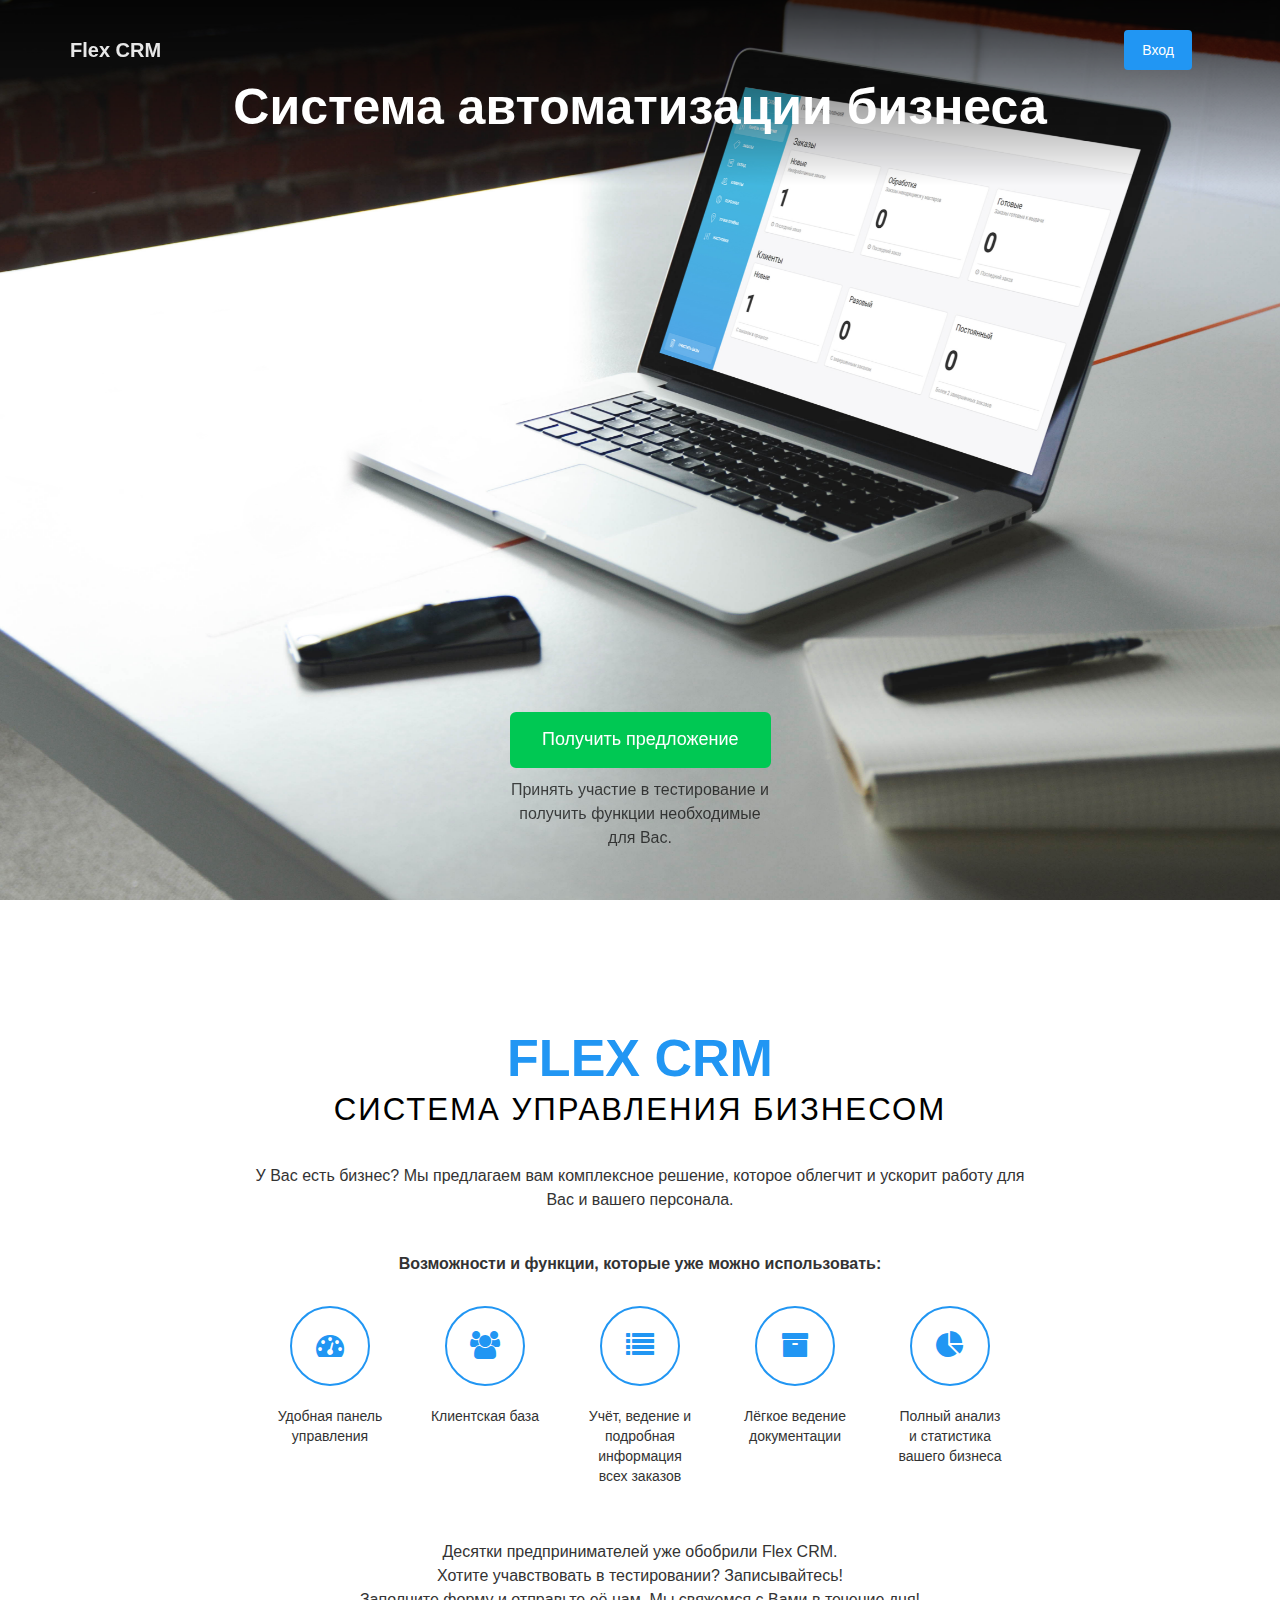
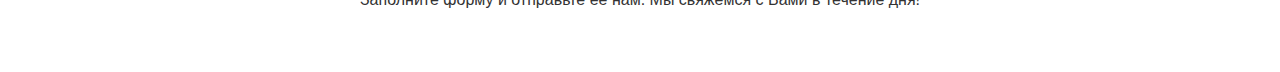
==== commit 1de10c7d: "add form" ====
--- a/index.html
+++ b/index.html
@@ -1,872 +1,190 @@
 <!doctype html>
-<html lang="en">
+<html lang="ru">
+
 <head>
 	<meta charset="utf-8" />
 	<link rel="apple-touch-icon" sizes="76x76" href="assets/img/apple-icon.png">
-	<link rel="icon" type="image/png" href="assets/img/favicon.png">	
-	
+	<link rel="icon" type="image/png" href="assets/img/favicon.png">
+
 	<meta http-equiv="X-UA-Compatible" content="IE=edge,chrome=1" />
-	<title>Get Shit Done Kit by Creative Tim</title>
+	<title>Flex CRM</title>
 
 	<meta content='width=device-width, initial-scale=1.0, maximum-scale=1.0, user-scalable=0' name='viewport' />
-    <meta name="viewport" content="width=device-width" />
-	
-    <link href="bootstrap3/css/bootstrap.css" rel="stylesheet" />
-	<link href="assets/css/gsdk.css" rel="stylesheet" />  
-    <link href="assets/css/demo.css" rel="stylesheet" /> 
-    
-    <!--     Font Awesome     -->
-    <link href="bootstrap3/css/font-awesome.css" rel="stylesheet">
-    <link href='http://fonts.googleapis.com/css?family=Grand+Hotel' rel='stylesheet' type='text/css'>
+	<meta name="viewport" content="width=device-width" />
+
+	<link href="bootstrap3/css/bootstrap.css" rel="stylesheet" />
+	<link href="bootstrap3/css/font-awesome.css" rel="stylesheet" />
+
+	<link href="assets/css/gsdk.css" rel="stylesheet" />
+	<link href="assets/css/demo.css" rel="stylesheet" />
+
+	<!--     Font Awesome     -->
+	<link href="assets/css/font-awesome.min.css" rel="stylesheet" />
+
+	<script src="assets/js/login-register.js" type="text/javascript"></script>
+	<link href="assets/css/login-register.css" rel="stylesheet" />
+
+	<link href="assets/css/styles.css" rel="stylesheet" />
 </head>
+
 <body>
-<div id="navbar-full">
-    <div class="container">
-        <nav class="navbar navbar-ct-blue navbar-transparent navbar-fixed-top" role="navigation">
-          
-          <div class="container">
-            <!-- Brand and toggle get grouped for better mobile display -->
-            <div class="navbar-header">
-                <button type="button" class="navbar-toggle" data-toggle="collapse" data-target="#bs-example-navbar-collapse-1">
-                    <span class="sr-only">Toggle navigation</span>
-                    <span class="icon-bar"></span>
-                    <span class="icon-bar"></span>
-                    <span class="icon-bar"></span>
-                </button>
-                <a href="http://creative-tim.com">
-                     <div class="logo-container">
-                        <div class="logo">
-                            <img src="assets/img/new_logo.png">
-                        </div>
-                        <div class="brand">
-                            Creative Tim
-                        </div>
-                    </div>
-                </a>
-            </div>
-        
-            <!-- Collect the nav links, forms, and other content for toggling -->
-            <div class="collapse navbar-collapse" id="bs-example-navbar-collapse-1">
-              <ul class="nav navbar-nav navbar-right">
-                    <li><a href="components.html">Components</a></li>
-                    
-                    <li><a href="http://www.creative-tim.com/product/get-shit-done-kit" class="btn btn-round btn-default">Download</a></li>
-               </ul>
-              
-            </div><!-- /.navbar-collapse -->
-          </div><!-- /.container-fluid -->
-        </nav>
-    </div><!--  end container-->
-    
-    <div class='blurred-container'>
-        <div class="motto">
-            <div>Get</div>
-            <div class="border no-right-border">Sh</div><div class="border">it</div>
-            <div>Done</div>
-        </div>
-        <div class="img-src" style="background-image: url('assets/img/cover_4.jpg')"></div>
-        <div class='img-src blur' style="background-image: url('assets/img/cover_4_blur.jpg')"></div>
-    </div>
-    
-</div>     
-    
+	<div id="navbar-full">
+		<div id="navbar">
+			<!--
+        navbar-default can be changed with navbar-ct-blue navbar-ct-azzure navbar-ct-red navbar-ct-green navbar-ct-orange
+        -->
+			<nav class="navbar navbar-ct-blue navbar-transparent navbar-fixed-top" role="navigation">
+				<div class="alert alert-success hidden">
+					<div class="container">
+						<b>Lorem ipsum</b> dolor sit amet, consectetuer adipiscing elit, sed diam nonummy nibh euismod tincidunt ut laoreet dolore magna aliquam erat volutpat.
+					</div>
+				</div>
 
+				<div class="container">
+					<!-- Brand and toggle get grouped for better mobile display -->
+					<div class="navbar-header">
+						<button type="button" class="navbar-toggle" data-toggle="collapse" data-target="#bs-example-navbar-collapse-1">
+							<span class="sr-only">Toggle navigation</span>
+							<span class="icon-bar"></span>
+							<span class="icon-bar"></span>
+							<span class="icon-bar"></span>
+						</button>
+						<a class="navbar-brand" href="#gsdk">Flex CRM</a>
+					</div>
 
-<div class="main">
-    <div class="container tim-container">
-       
-        <div class="tim-title">
-            <h2>Basic Elements</h2>
-        </div>
-        
-        <div id="buttons">
-                <div class="tim-title">
-                    <h3>Buttons <small> Pick your class </small></h3>
-                </div>
-                
-                <div class="row tim-row">
-                    <div class="col-md-6">
-                        <div class="pick-class">
-                            <span class="pick-class-label label-default label-fill label-tooltip" data-toggle="tooltip" data-placement="top" title="Default" new-class="btn-default"> </span>
-                            <span class="pick-class-label label-primary label-fill label-tooltip" data-toggle="tooltip" data-placement="top" title="Primary" new-class="btn-primary"> </span>
-                            <span class="pick-class-label label-info label-fill label-tooltip" data-toggle="tooltip" data-placement="top" title="Info" new-class="btn-info"> </span>
-                            <span class="pick-class-label label-success label-fill label-tooltip" data-toggle="tooltip" data-placement="top" title="Success" new-class="btn-success"> </span>
-                            <span class="pick-class-label label-warning label-fill label-tooltip" data-toggle="tooltip" data-placement="top" title="Warning" new-class="btn-warning"> </span>
-                            <span class="pick-class-label label-danger label-fill label-tooltip" data-toggle="tooltip" data-placement="top" title="Danger" new-class="btn-danger"> </span>
-                        </div>
-                    </div>
-                </div>
-                <div class="row tim-row" id="display-buttons" data-class="btn-info">
-                    <div class="col-md-3 col-sm-6">
-                        <button href="#fakelink" class="btn btn-block btn-lg btn-info">Default Button</button>
-                    </div>
-                    <div class="col-md-3 col-sm-6">
-                        <button href="#fakelink" class="btn btn-block btn-lg btn-info btn-fill">Filled Button</button>
-                    </div>
-                    <div class="col-md-3 col-sm-6">
-                        <button href="#fakelink" class="btn btn-block btn-lg btn-info btn-round">Rounded Button</button>
-                    </div>
-                    
-                    <div class="col-md-3 col-sm-6">
-                        <button href="#fakelink" class="btn btn-block btn-lg btn-info btn-simple">Simple Button</button>
-                    </div>
-                </div> <!-- end row -->               
-        </div>
-    <!-- end buttons div -->
-    
-        <div id="inputs">
-            <div class="tim-title">
-                <h3>Inputs</h3>
-            </div>
-            
-             <div class="row">
-                    <div class="col-sm-3">
-                	<div class="form-group">
-        	        	<input type="text" value="" placeholder="Inactive" class="form-control" />
-                	</div>          
-                </div>
-                
-                <div class="col-sm-3">
-                  <div class="form-group has-success">
-                    <input type="text" value="Success" class="form-control" />
-                  </div>
-                </div>
-                
-                <div class="col-sm-3">
-                  <div class="form-group has-error has-feedback">
-                    <input type="text" value="Error" class="form-control" />
-                    <span class="glyphicon glyphicon-remove form-control-feedback"></span>
-                  </div>
-                </div>
-    
-                <div class="col-sm-3">
-                	<div class="input-group">
-                	<!-- 	   Since the css properties cannot check the previous sibling of an element and for the design consistency we recommend to use the "input-group-addon" after the "form-control" like in this example -->
-                      <input type="text" value="Group Addon" class="form-control">
-                      <span class="input-group-addon"><i class="fa fa-group"></i></span>
-                    </div>       
-                </div>
-              </div> <!-- end row -->
-            
-            <div class="row">
-                <div class="col-sm-3">
-                    <div class="tim-title">
-                        <h3>Checkboxes</h3>
-                    </div>
-                    
-                      <label class="checkbox" for="checkbox1">
-                        <input type="checkbox" value="" id="checkbox1" data-toggle="checkbox">
-                        Unchecked
-                      </label>
-                      <label class="checkbox" for="checkbox2">
-                        <input type="checkbox" value="" id="checkbox2" data-toggle="checkbox" checked>
-                        Checked
-                      </label>
-                      <label class="checkbox" for="checkbox3">
-                        <input type="checkbox" value="" id="checkbox3" data-toggle="checkbox" disabled>
-                        Disabled unchecked
-                      </label>
-                      <label class="checkbox" for="checkbox4">
-                        <input type="checkbox" value="" id="checkbox4" data-toggle="checkbox" disabled checked>
-                        Disabled checked
-                      </label>
-                </div>
-                
-                <div class="col-sm-3">
-                    <div class="tim-title">
-                        <h3>Radio Buttons</h3>
-                    </div>
-                    
-                       <label class="radio">
-                        <input type="radio" name="optionsRadios" data-toggle="radio" id="optionsRadios1" value="option1">
-                        <i></i>Radio is off
-                      </label>
-                      <label class="radio">
-                        <input type="radio" name="optionsRadios" data-toggle="radio" id="optionsRadios2" value="option1" checked>
-                        <i></i>Radio is on
-                      </label>
-            
-                      <label class="radio">
-                        <input type="radio" name="optionsRadiosDisabled" data-toggle="radio" id="optionsRadios3" value="option2" disabled>
-                        <i></i>Disabled radio is off
-                      </label>
-                      <label class="radio">
-                        <input type="radio" name="optionsRadiosDisabled" data-toggle="radio" id="optionsRadios4" value="option2" checked disabled>
-                        <i></i>Disabled radio is on
-                      </label>
-                    
-                </div>      
-                
-                <div class="col-sm-3">
-                    <div class="tim-title">
-                        <h3>Switches</h3>
-                        <!--                    
-                        
-                        The colors for checkbox: ct-blue[default], ct-azure, ct-orange, ct-green, ct-red    
-                        <input type="checkbox" checked data-toggle="switch" class="ct-red"/> 
-                         
-                         -->
-                        <input type="checkbox" checked data-toggle="switch" class="ct-info"/>
-                        <input type="checkbox" data-toggle="switch" />
-                        <h3>Switches with icons</h3>
-                        <div class="switch"
-                          data-on-label="<i class='fa fa-check'></i>"
-                          data-off-label="<i class='fa fa-times'></i>">
-                          <input type="checkbox" checked/>
-                        </div>
-                        <div class="switch"
-                          data-on-label="<i class='fa fa-check'></i>"
-                          data-off-label="<i class='fa fa-times'></i>">
-                          <input type="checkbox"/>
-                        </div>
-                    </div>
-                </div> 
-  
-                <div class="col-sm-3">
-                   
-                </div>               
-                    
-            </div><!--  end row -->
-    
-        </div><!--  end inputs -->
-        
-        <div id="menu-dropdown">
-            <div class="row">
-                <div class="col-md-7">
-                    <div class="tim-title">
-                        <h3>Menu & Dropdown</h3>
-                    </div>
-                    
-                    <div id="navbar">
-                        <nav class="navbar navbar-default">
-                          <div class="container-fluid">
-                            <!-- Brand and toggle get grouped for better mobile display -->
-                            <div class="navbar-header">
-                              <button type="button" class="navbar-toggle" data-toggle="collapse" data-target="#bs-example-navbar-collapse-1">
-                                <span class="sr-only">Toggle navigation</span>
-                                <span class="icon-bar"></span>
-                                <span class="icon-bar"></span>
-                                <span class="icon-bar"></span>
-                              </button>
-                              <a class="navbar-brand" href="#gsdk">Brand</a>
-                            </div>
-                        
-                            <!-- Collect the nav links, forms, and other content for toggling -->
-                            <div class="collapse navbar-collapse" id="bs-example-navbar-collapse-1">
-                              <ul class="nav navbar-nav">
-                                <li class="active"><a href="#gsdk">Link</a></li>
-                                <li><a href="#gsdk">Link</a></li>
-                                <li class="dropdown">
-                                  <a href="#gsdk" class="dropdown-toggle" data-toggle="dropdown">Dropdown <b class="caret"></b></a>
-                                  <ul class="dropdown-menu">
-                                    <li><a href="#gsdk">Action</a></li>
-                                    <li><a href="#gsdk">Another action</a></li>
-                                    <li><a href="#gsdk">Something else here</a></li>
-                                    <li class="divider"></li>
-                                    <li><a href="#gsdk">Separated link</a></li>
-                                    <li class="divider"></li>
-                                    <li><a href="#gsdk">One more separated link</a></li>
-                                  </ul>
-                                </li>
-                              </ul>
-                            </div><!-- /.navbar-collapse -->
-                          </div><!-- /.container-fluid -->
-                        </nav>
-                    
-                    </div><!--  end navbar -->
-                    
-                </div>
-                
-            </div> <!-- end row -->
-        </div> <!-- end menu-dropdown -->
-        <div class="tim-title">
-        <h3>Transparent Navigation
-             <a href="navbar-transparent.html" target="_blank" class="btn btn-info btn-fill">Live Preview</a>
-        </h3>
+					<!-- Collect the nav links, forms, and other content for toggling -->
+					<div class="collapse navbar-collapse" id="bs-example-navbar-collapse-1">
+						<ul class="nav navbar-nav pull-right">
+							<li class="invite"><a class="btn btn-success btn-fill" data-toggle="modal" href="javascript:void(0)" onclick="openRegisterModal();">Получить предложение</a></li>
+							<li><a class="btn btn-info btn-fill" data-toggle="modal" href="javascript:void(0)" onclick="openLoginModal();">Вход</a></li>
+						</ul>
+						<form class="navbar-form navbar-left navbar-search-form" role="search">
+							<div class="form-group">
+								<input type="text" value="" class="form-control" placeholder="Search...">
+							</div>
+						</form>
+						<!-- <ul class="nav navbar-nav navbar-right">
+								<li><a data-toggle="modal" href="javascript:void(0)" onclick="openRegisterModal();">Register</a></li>
 
+								<li><button class="btn btn-round btn-default" data-toggle="modal" href="javascript:void(0)" onclick="openLoginModal();">Sign in</button></li>
+							</ul> -->
 
-    </div>
-    </div>
-</div>
- <div id="navbar-full">
-    <div id="navbar">
-    <div class="navigation-example">
-         <nav class="navbar navbar-default navbar-transparent" role="navigation-demo">
-          <div class="container">
-            <!-- Brand and toggle get grouped for better mobile display -->
-            <div class="navbar-header">
-              <button type="button" class="navbar-toggle" data-toggle="collapse" data-target="#navigation-example-2">
-                <span class="sr-only">Toggle navigation</span>
-                <span class="icon-bar"></span>
-                <span class="icon-bar"></span>
-                <span class="icon-bar"></span>
-              </button>
-              <a class="navbar-brand" href="#gsdk">GSDKit</a>
-            </div>
-        
-        <!-- Collect the nav links, forms, and other content for toggling -->
-            <div class="collapse navbar-collapse" id="navigation-example-2">
-              <ul class="nav navbar-nav">
-                <li class="active"><a href="#gsdk">Link</a></li>
-                <li class="dropdown">
-                      <a href="#gsdk" class="dropdown-toggle" data-toggle="dropdown">Dropdown <b class="caret"></b></a>
-                      <ul class="dropdown-menu">
-                        <li><a href="#gsdk">Action</a></li>
-                        <li><a href="#gsdk">Another action</a></li>
-                        <li><a href="#gsdk">Something</a></li>
-                        <li><a href="#gsdk">Another action</a></li>
-                        <li><a href="#gsdk">Something</a></li>
-                        <li class="divider"></li>
-                        <li><a href="#gsdk">Separated link</a></li>
-                      </ul>
-                </li>
-                <li>
-                    <a href="javascript:void(0);" data-toggle="search" class="hidden-xs"><i class="fa fa-search"></i></a>
-                </li>
-              </ul>
-               <form class="navbar-form navbar-left navbar-search-form" role="search">                  
-                 <div class="form-group">
-                      <input type="text" value="" class="form-control" placeholder="Search...">
-                 </div> 
-              </form>
-              <ul class="nav navbar-nav navbar-right">
-                    <li><a href="#gsdk">Register</a></li>
-                    
-                    <li><button href="#gsdk" class="btn btn-round btn-default">Sign in</button></li>
-               </ul>
-              
-            </div><!-- /.navbar-collapse -->
+					</div>
+					<!-- /.navbar-collapse -->
+				</div>
+				<!-- /.container-fluid -->
+			</nav>
+			<div class="blurred-container">
+				<div class="img-src" style="background-image: url('images/13.jpg')"></div>
+			</div>
+		</div>
+		<!--  end navbar -->
 
-          </div><!-- /.container-fluid -->
-        </nav>        
-            <div class="img-src" style="background-image: url('assets/img/bg.jpg')"></div>
-        </div>
-    </div><!--  end navbar -->
+		<h1>Система автоматизации бизнеса</h1>
+		<div class="try">
+			<div class="btn btn-lg btn-fill btn-success"data-toggle="modal" onclick="openRegisterModal();">Получить предложение</div>
+			<p>Принять участие в тестирование и получить функции необходимые для Вас.</p>
+		</div>
 
-</div> <!-- end menu-dropdown -->
+	</div>
+	<!-- end menu-dropdown -->
 
-<div class="main">
-    <div class="container tim-container">
-         <div id="sliders-navigation">
-            <div class="row">
-                <div class="col-md-6 ">
-                    <div class="tim-title">
-                        <h3>Progress Bars</h3>
-                    </div>
-                    <div class="progress">
-                      <div class="progress-bar" role="progressbar" aria-valuenow="60" aria-valuemin="0" aria-valuemax="100" style="width: 30%;">
-                        <span class="sr-only">60% Complete</span>
-                      </div>
-                    </div>
-                    <div class="progress">
-                      <div class="progress-bar progress-bar-info" role="progressbar" aria-valuenow="60" aria-valuemin="0" aria-valuemax="100" style="width: 60%;">
-                        <span class="sr-only">60% Complete</span>
-                      </div>
-                    </div>
-                    <div class="progress">
-                      <div class="progress-bar progress-bar-success" style="width: 35%">
-                        <span class="sr-only">35% Complete (success)</span>
-                      </div>
-                      <div class="progress-bar progress-bar-warning" style="width: 20%">
-                        <span class="sr-only">20% Complete (warning)</span>
-                      </div>
-                      <div class="progress-bar progress-bar-danger" style="width: 10%">
-                        <span class="sr-only">10% Complete (danger)</span>
-                      </div>
-                    </div>
-                    <div class="tim-title">
-                        <h3>Sliders</h3>
-                    </div>
-                    <div id="slider-default" class="slider-info"></div>
-                    <br>
-                    <div id="slider-range" class="slider-success"></div>
-                    
-                </div>
-                
-                <div class="col-md-6">
-                     <div class="tim-title">
-                        <h3>Navigation Menu</h3>
-                    </div>    
-                    
-                    <ul class="nav nav-tabs">
-                      <li class="active"><a href="#Bla">Home</a></li>
-                      <li><a href="#nice">Profile</a></li>
-                      <li><a href="#best">Messages</a></li>
-                      
-                    </ul>
-                    <br />
-                    <ul class="nav nav-pills">
-                     <!--  color-classes: "ct-blue", "ct-azure", "ct-orange", "ct-red", "ct-green"
-                           special-classes: "no-border"        
-                     -->
-                      <li class="active"><a href="#gsdk">Home</a></li>
-                      <li><a href="#gsdk"> Profile</a></li>
-                      <li><a href="#gsdk">Messages</a></li>
-                    </ul>
-                    
-                    <div class="tim-title">
-                        <h3>Pagination</h3>
-                    </div>  
-                    <ul class="pagination"> 
-                     <!--   color-classes: "ct-blue", "ct-azure", "ct-orange", "ct-red", "ct-green"
-                            special-classes: "no-border"        
-                     -->
-                      <li><a href="#gsdk">&laquo;</a></li>
-                      <li><a href="#gsdk">1</a></li>
-                      <li><a href="#gsdk">2</a></li>
-                      <li class="active"><a href="#gsdk">3</a></li>
-                      <li><a href="#gsdk">4</a></li>
-                      <li><a href="#gsdk">5</a></li>
-                      <li><a href="#gsdk">&raquo;</a></li>
-                    </ul>      
-                </div>
-            </div>
-        </div><!--  end sliders-navigation -->
-        
-        
-        <div id="labels-badges">
-            <div class="row">
-                <div class="col-md-6">
-                    <div class="tim-title">
-                        <h3>Labels</h3>
-                        <span class="label label-default">Default</span>
-                        <span class="label label-primary">Primary</span>
-                        <span class="label label-success">Success</span>
-                        <span class="label label-info">Info</span>
-                        <span class="label label-warning">Warning</span>
-                        <span class="label label-danger">Danger</span>
-                    </div>
-                </div>
-                <div class="col-md-6">
-                </div>
-            </div> <!-- end row -->
-        </div> <!-- end labels-badges -->
-        <div class="tim-title">
-            <h3>Notifications</h3>
-        </div> 
-    </div>
-</div>
+	<main class="main">
+		<div class="container tim-container text-center" style="max-width:800px; padding-top:100px">
+			<h1 class="text-center logo">FLEX CRM<small class="subtitle">Система управления бизнесом</small></h1>
+			<p>У Вас есть бизнес? Мы предлагаем вам комплексное решение, которое облегчит и ускорит работу для Вас и вашего персонала.</p>
+			<p class="features">Возможности и функции, которые уже можно использовать:</p>
+			<div class="carousel slide" data-ride="carousel">
+				<div class="rounds carousel-inner">
+					<div class="item active">
+						<div class="round"><i class="fa fa-dashboard"></i>Удобная панель управления</div>
+						<div class="round"><i class="fa fa-group"></i>Клиентская база</div>
+						<div class="round"><i class="fa fa-list"></i>Учёт, ведение и подробная информация всех заказов</div>
+						<div class="round"><i class="fa fa-archive"></i>Лёгкое ведение документации</div>
+						<div class="round"><i class="fa fa-pie-chart"></i>Полный анализ и статистика вашего бизнеса</div>
+					</div>
+					<div class="item">
+						<div class="round"><i class="fa fa-clock-o"></i>Мониторинг качества работы персонала</div>
+						<div class="round"><i class="fa fa-vcard-o"></i>Карточки персонала</div>
+						<div class="round"><i class="fa fa-map-marker"></i>Точки приёма</div>
+						<div class="round"><i class="fa fa-star"></i><br/>И многое другое!</div>
+					</div>
+				</div>
+			</div>
+			<p>
+				<br>Десятки предпринимателей уже обобрили Flex CRM.
+				<br>Хотите учавствовать в тестировании? Записывайтесь!
+				<br>Заполните форму и отправьте её нам. Мы свяжемся с Вами в течение дня!</p>
+			<!--     end extras -->
+		</div>
+		<div class="space"></div>
+		<!-- end container -->
+		<!-- Register/Login fade modal -->
+		<div class="modal fade login" id="loginModal">
+			<div class="modal-dialog login animated">
+				<div class="modal-content">
+					<div class="modal-header">
+						<button type="button" class="close" data-dismiss="modal" aria-hidden="true">&times;</button>
+						<h3 class="text-center login-footer" style="margin:0px;margin-top:15px;margin-bottom:-10px;font-weight:200;">
+							Авторизация
+						</h3>
+					</div>
+					<div class="modal-body">
+						<div class="box">
+							<div class="content">
+								<div class="error"></div>
+								<div class="form loginBox">
+									<form method="post" action="/login" accept-charset="UTF-8">
+										<input id="login" class="form-control" type="text" placeholder="Логин" name="login">
+										<input id="password" class="form-control" type="password" placeholder="Пароль" name="password">
+										<button class="btn btn-info btn-fill" style="width:100%;" type="submit">Войти</button>
+									</form>
+								</div>
+							</div>
+						</div>
+						<div class="box">
+							<div class="content registerBox" style="display:none;">
+								<div class="form">
+									<form method="post" data-remote="true" action="https://formspree.io/flexcrm@yandex.ru" accept-charset="UTF-8">
+										<input id="fio" name="fio" class="form-control" type="text" placeholder="Имя" />
+										<input id="email" name="email" class="form-control" type="email" placeholder="Email" />
+										<input id="tel" name="phone" class="form-control" type="tel" required="required" placeholder="Телефон" />
+										<input class="btn btn-register btn-success" style="width:100%;" type="submit" value="Получить предложение" />
+									</form>
+								</div>
+							</div>
+						</div>
+					</div>
+					<div class="modal-footer">
+						<div class="forgot login-footer">
+							<span>Забыли пароль? -
+								<a href="javascript: showRegisterForm();">Напишите нам</a>
+								</span>
+						</div>
+						<div class="forgot register-footer" style="display:none">
+							<span>Уже есть аккаунт?</span>
+							<a href="javascript: showLoginForm();">Вход</a>
+						</div>
+					</div>
+				</div>
+			</div>
+		</div>
+		<!-- Register/Login fade modal end -->
 
-<div id="notifications">
-<!--            De scris la tutorial sa bage in container  -->
-    <div class="alert alert-success">
-        <div class="container">
-        <b>Lorem ipsum</b> dolor sit amet, consectetuer adipiscing elit, sed diam nonummy nibh euismod tincidunt ut laoreet dolore magna aliquam erat volutpat.
-        </div>
-    </div>
-    <div class="alert alert-info">
-        <div class="container">
-        <b>Lorem ipsum</b> dolor sit amet, consectetuer adipiscing elit, sed diam nonummy nibh euismod tincidunt ut laoreet dolore magna aliquam erat volutpat.
-        </div>
-    </div>
-    <div class="alert alert-warning">
-         <div class="container">
-             <b>Lorem ipsum</b> dolor sit amet, consectetuer adipiscing elit, sed diam nonummy nibh euismod tincidunt ut laoreet dolore magna aliquam erat volutpat.
-        </div>
-    </div>
-    <div class="alert alert-danger">
-         <div class="container">
-             <b>Lorem ipsum</b> dolor sit amet, consectetuer adipiscing elit, sed diam nonummy nibh euismod tincidunt ut laoreet dolore magna aliquam erat volutpat.
-        </div>
-    </div>
-    <div class="clearfix"></div>
-</div><!--  end notifications -->    
-        
-<div class="main">
-    <div class="container tim-container">
-        <div class="tim-title">
-            <h2>Typography</h2>
-        </div>   
-        <div id="typography">
-            <div class="row">
-                <div class="tim-typo">
-                    <h1><span class="tim-note">Header 1</span>Awesome looking header </h1>
-                </div>
-                <div class="tim-typo">
-                    <h2><span class="tim-note">Header 2</span>Awesome looking header</h2>
-                </div>
-                <div class="tim-typo">
-                    <h3><span class="tim-note">Header 3</span>Awesome looking header</h3>
-                </div>
-                <div class="tim-typo">
-                    <h4><span class="tim-note">Header 4</span>Awesome looking header</h4>
-                </div>
-                <div class="tim-typo">
-                    <h5><span class="tim-note">Header 5</span>Awesome looking header</h5>
-                </div>
-                 <div class="tim-typo">
-                    <h6><span class="tim-note">Header 6</span>Awesome looking header</h6>
-                </div>
-                <div class="tim-typo">
-                    <p><span class="tim-note">Paragraph</span>            Lorem ipsum dolor sit amet, consectetuer adipiscing elit, sed diam nonummy nibh euismod tincidunt ut laoreet dolore magna aliquam erat volutpat. Ut wisi enim ad minim veniam.</p>
-                </div>
-                <div class="tim-typo">
-                    <span class="tim-note">Quote</span>      
-                    <blockquote> 
-                     <p>
-                     Lorem ipsum dolor sit amet, consectetuer adipiscing elit, sed diam nonummy nibh euismod tincidunt ut laoreet dolore magna aliquam erat volutpat. Ut wisi enim ad minim veniam.
-                     </p>
-                     <small>
-                     Steve Jobs, CEO Apple
-                     </small>
-                    </blockquote>
-                </div>
-                
-                <div class="tim-typo">
-                    <span class="tim-note">Muted Text</span>
-                    <p class="text-muted">            
-                    Lorem ipsum dolor sit amet, consectetuer adipiscing elit, sed diam nonummy nibh euismod tincidunt ut laoreet.
-                    </p>
-                </div> 
-                <div class="tim-typo">
-                    <!-- 
-                    
-                     there are also "text-info", "text-success", "text-warning", "text-warning" clases for the text 
-                     
-                     -->
-                    <span class="tim-note">Primary Text</span>
-                    <p class="text-primary">            
-                    Lorem ipsum dolor sit amet, consectetuer adipiscing elit, sed diam nonummy nibh euismod tincidunt ut laoreet.
-                    </p>
-                </div> 
-                <div class="tim-typo">
-                    <h1><span class="tim-note">Special Header</span>Header with special subtitle <small class="subtitle">".subtitle" is a special class for h1 title</small> </h1>
-                </div>
-                <div class="tim-typo">
-                    <h2><span class="tim-note">Small Tag</span>Header with small subtitle <br><small>".small" is a tag for the headers</small> </h2>
-                </div>                                  
-            </div>
-        </div> 
-        <!--   end typography -->
-        <div class="space"></div>
-        <div id="images">
-             <div class="tim-title">
-                <h2>Images</h2>
-            </div>
-            <br>
-            <div class="row">
-                <div class="col-md-4 col-sm-6">
-                    <h4>Rounded Image</h4>
-                    <img src="assets/img/mockup.png" alt="Rounded Image" class="img-rounded">
-                    
-                </div>
-                <div class="col-md-4 col-sm-6">
-                    <h4>Circle Image</h4>
-                    <img src="assets/img/mockup.png" alt="Circle Image" class="img-circle">
-                   
-                </div>
-                <div class="col-md-4 col-sm-6">
-                    <h4>Thumbnail Image</h4>
-                    <img src="assets/img/mockup.png" alt="Thumbnail Image" class="img-thumbnail">
-                    
-                </div>
-            </div>
-            <div class="row">
-            
-            </div>
-        </div>  
-    <!--   end images -->
-        
-        <div class="tim-title">
-            <h2>Javascript components</h2>
-        </div>
-        
-        <div class="row">
-            <div class="col-md-6">
-                <div class="tim-title">
-                    <h3>Modal</h3>
-                </div>
-                
-                <!-- Button trigger modal -->
-                <button class="btn btn-primary" data-toggle="modal" data-target="#myModal">
-                  Launch demo modal
-                </button>
-                
-                <!-- Modal -->
-                <div class="modal fade" id="myModal" tabindex="-1" role="dialog" aria-labelledby="myModalLabel" aria-hidden="true">
-                  <div class="modal-dialog">
-                    <div class="modal-content">
-                      <div class="modal-header">
-                        <button type="button" class="close" data-dismiss="modal" aria-hidden="true">&times;</button>
-                        <h4 class="modal-title" id="myModalLabel">Modal title</h4>
-                      </div>
-                      <div class="modal-body">
-                        ...
-                      </div>
-                      <div class="modal-footer">
-                        <button type="button" class="btn btn-default btn-simple" data-dismiss="modal">Close</button>
-                        <div class="divider"></div>
-                        <button type="button" class="btn btn-info btn-simple">Save</button>
-                      </div>
-                    </div>
-                  </div>
-                </div>
-                
-                
-            </div>
-            
-         <!--    end modal -->
-            
-            <div class="col-md-6">
-                <div id="tooltips">
-                    <div class="tim-title">
-                        <h3>Tooltips</h3>
-                    </div>
-                    <button type="button" class="btn btn-default btn-tooltip" data-toggle="tooltip" data-placement="left" title="Tooltip on left">Tooltip on left</button>
-        
-        <button type="button" class="btn btn-default btn-tooltip" data-toggle="tooltip" data-placement="top" title="Tooltip on top">Tooltip on top</button>
-        
-        <button type="button" class="btn btn-default btn-tooltip" data-toggle="tooltip" data-placement="bottom" title="Tooltip on bottom">Tooltip on bottom</button>
-        
-        <button type="button" class="btn btn-default btn-tooltip" data-toggle="tooltip" data-placement="right" title="Tooltip on right">Tooltip on right</button>
-                </div>
-            </div>
-            <div class="clearfix"></div><br><br>
-        <!--     end tooltips -->
-            
-        </div><!--  end row -->
-    
-        <div class="tim-title">
-            <h3>Collapse</h3>
-        </div>
-        <div id="acordeon">
-            
-            <div class="panel-group" id="accordion">
-              <div class="panel panel-default">
-                <div class="panel-heading">
-                  <h4 class="panel-title">
-                    <a data-target="#collapseOne" href="#collapseOne" data-toggle="gsdk-collapse">
-                      GSDK Collapsible Item 1
-                    </a>
-                  </h4>
-                </div>
-                <div id="collapseOne" class="panel-collapse collapse">
-                  <div class="panel-body">
-                    Anim pariatur cliche reprehenderit, enim eiusmod high life accusamus terry richardson ad squid. 3 wolf moon officia aute, non cupidatat skateboard dolor brunch. Food truck quinoa nesciunt laborum eiusmod. Brunch 3 wolf moon tempor, sunt aliqua put a bird on it squid single-origin coffee nulla assumenda shoreditch et. Nihil anim keffiyeh helvetica, craft beer labore wes anderson cred nesciunt sapiente ea proident. Ad vegan excepteur butcher vice lomo. Leggings occaecat craft beer farm-to-table, raw denim aesthetic synth nesciunt you probably haven't heard of them accusamus labore sustainable VHS.
-                  </div>
-                </div>
-              </div>
-              <div class="panel panel-default">
-                <div class="panel-heading">
-                  <h4 class="panel-title">
-                    <a data-target="#collapseTwo" href="#collapseTwo" data-toggle="gsdk-collapse">
-                      GSDK Collapsible Item 2
-                    </a>
-                  </h4>
-                </div>
-                <div id="collapseTwo" class="panel-collapse collapse">
-                  <div class="panel-body">
-                    Anim pariatur cliche reprehenderit, enim eiusmod high life accusamus terry richardson ad squid. 3 wolf moon officia aute, non cupidatat skateboard dolor brunch. Food truck quinoa nesciunt laborum eiusmod. Brunch 3 wolf moon tempor, sunt aliqua put a bird on it squid single-origin coffee nulla assumenda shoreditch et. Nihil anim keffiyeh helvetica, craft beer labore wes anderson cred nesciunt sapiente ea proident. Ad vegan excepteur butcher vice lomo. Leggings occaecat craft beer farm-to-table, raw denim aesthetic synth nesciunt you probably haven't heard of them accusamus labore sustainable VHS.
-                  </div>
-                </div>
-              </div>
-              <div class="panel panel-default">
-                <div class="panel-heading">
-                  <h4 class="panel-title">
-                    <a data-target="#collapseThree" href="#collapseTwo" data-toggle="gsdk-collapse">
-                      GSDK Collapsible Item 3
-                    </a>
-                  </h4>
-                </div>
-                <div id="collapseThree" class="panel-collapse collapse">
-                  <div class="panel-body">
-                    Anim pariatur cliche reprehenderit, enim eiusmod high life accusamus terry richardson ad squid. 3 wolf moon officia aute, non cupidatat skateboard dolor brunch. Food truck quinoa nesciunt laborum eiusmod. Brunch 3 wolf moon tempor, sunt aliqua put a bird on it squid single-origin coffee nulla assumenda shoreditch et. Nihil anim keffiyeh helvetica, craft beer labore wes anderson cred nesciunt sapiente ea proident. Ad vegan excepteur butcher vice lomo. Leggings occaecat craft beer farm-to-table, raw denim aesthetic synth nesciunt you probably haven't heard of them accusamus labore sustainable VHS.
-                  </div>
-                </div>
-              </div>
-              <div class="panel panel-default">
-                <div class="panel-heading">
-                  <h4 class="panel-title">
-                    <a data-toggle="collapse" href="#collapseFour">
-                      Default Collapsible Item 1
-                    </a>
-                  </h4>
-                </div>
-                <div id="collapseFour" class="panel-collapse collapse">
-                  <div class="panel-body">
-                    Anim pariatur cliche reprehenderit, enim eiusmod high life accusamus terry richardson ad squid. 3 wolf moon officia aute, non cupidatat skateboard dolor brunch. Food truck quinoa nesciunt laborum eiusmod. Brunch 3 wolf moon tempor, sunt aliqua put a bird on it squid single-origin coffee nulla assumenda shoreditch et. Nihil anim keffiyeh helvetica, craft beer labore wes anderson cred nesciunt sapiente ea proident. Ad vegan excepteur butcher vice lomo. Leggings occaecat craft beer farm-to-table, raw denim aesthetic synth nesciunt you probably haven't heard of them accusamus labore sustainable VHS.
-                  </div>
-                </div>
-              </div>
-              <div class="panel panel-default">
-                <div class="panel-heading">
-                  <h4 class="panel-title">
-                    <a data-toggle="collapse" href="#collapseFive">
-                      Default Collapsible Item 2
-                    </a>
-                  </h4>
-                </div>
-                <div id="collapseFive" class="panel-collapse collapse">
-                  <div class="panel-body">
-                    Anim pariatur cliche reprehenderit, enim eiusmod high life accusamus terry richardson ad squid. 3 wolf moon officia aute, non cupidatat skateboard dolor brunch. Food truck quinoa nesciunt laborum eiusmod. Brunch 3 wolf moon tempor, sunt aliqua put a bird on it squid single-origin coffee nulla assumenda shoreditch et. Nihil anim keffiyeh helvetica, craft beer labore wes anderson cred nesciunt sapiente ea proident. Ad vegan excepteur butcher vice lomo. Leggings occaecat craft beer farm-to-table, raw denim aesthetic synth nesciunt you probably haven't heard of them accusamus labore sustainable VHS.
-                  </div>
-                </div>
-              </div>
-            </div>
-            
-        </div><!--  end acordeon -->
-        
-        <div class="space"></div>
-        <div class="tim-title">
-            <h3>Carousel</h3>
-        </div>
-    </div>
-</div>
-<div id="carousel">
-    <!--    
-            IMPORTANT - This carousel can have a special class for a smooth transition "gsdk-transition". Since javascript cannot be overwritten, if you want to use it, you can use the bootstrap.js or bootstrap.min.js from the GSDKit or you can open your bootstrap.js file, search for "emulateTransitionEnd(600)" and change it with "emulateTransitionEnd(1200)"     
-            
-    -->
-    <div id="carousel-example-generic" class="carousel slide" data-ride="carousel">
-      <!-- Indicators -->
-      <ol class="carousel-indicators">
-        <li data-target="#carousel-example-generic" data-slide-to="0" class="active"></li>
-        <li data-target="#carousel-example-generic" data-slide-to="1"></li>
-        <li data-target="#carousel-example-generic" data-slide-to="2"></li>
-      </ol>
-    
-      <!-- Wrapper for slides -->
-      <div class="carousel-inner">
-        <div class="item active">
-          <img src="assets/img/carousel_blue.png" alt="Awesome Image">
-        </div>
-        <div class="item">
-          <img src="assets/img/carousel_green.png" alt="Awesome Image">
-        </div>
-        <div class="item">
-          <img src="assets/img/carousel_red.png" alt="Awesome Image">
-        </div>
-      </div>
-    
-      <!-- Controls -->
-      <a class="left carousel-control" href="#carousel-example-generic" data-slide="prev">
-        <span class="fa fa-angle-left"></span>
-      </a>
-      <a class="right carousel-control" href="#carousel-example-generic" data-slide="next">
-        <span class="fa fa-angle-right"></span>
-      </a>
-    </div>
-</div> <!-- end carousel -->
-<div class="main">
-    <div class="container tim-container">
-        <div id="extras">
-            <div class="space"></div>
-            <div class="row">
-                <div class="col-md-7 col-md-offset-0 col-sm-10 col-sm-offset-1">
-                    <div class="text-center">
-                        <img src="assets/img/dulau.jpg" alt="Rounded Image" class="img-rounded img-responsive img-dog">
-                    </div>
-                </div>
-                <div class="col-md-5 col-sm-12">
-                                <h1 class="text-center">About Creative Tim
-                                
-                                <small class="subtitle">Get to know us</small></h1>
-                                <hr>
-                                <p>
-                                Creative Tim offers Bootstrap based design elements that speed up your development work. From plugins to complex kits, we have everything you need. 
-                                </p>
-                                <p>
-                                    We love the web and care deeply for how users interact with a digital product. The idea behind Creative Tim was creating a standard of things we actually need and would personally use inside our web projects. We power businesses and individuals to create better looking web projects around the world.
-                                </p>
-                                <p>
-                                We take great interest in how our customers use our resources and offer strong support and unlimited updates. We are constantly thinking about how to make our products intuitive, beautiful and extremely easy to understand, so feel free to tell us your thoughts!                                   
-                                </p>
-
-                </div>
-            </div>
-        </div>
-    <!--     end extras -->    
-    </div>
-<!-- end container -->
-<div class="space-30"></div>
-</div>
-
-
-<!-- end main -->
-
-<div class="parallax-pro">
-    <div class="img-src" style="background-image: url('http://get-shit-done-pro.herokuapp.com/assets/img/bg6.jpg');"></div>
-    <div class="container">
-        <div class="row">
-            <div class="col-md-12 text-center">
-                <h1>
-                    <small>
-                       Don't forget to check our latest release:<a>
-                    </small>
-                </h1>
-            </div>
-            <div class="col-md-6 col-md-offset-3 col-md-12 text-center">
-                <h1 class="hello text-center">
-                   <a href="http://gsdk.creative-tim.com">Get Shit Done Kit <span class="label label-warning"> Pro</span></a>
-                   <small>
-                    <ul class="list-unstyled">
-                        <li>50+ new elements</li>
-                        <li>LESS and SASS files</li>
-                        <li>PSD for designers</li>
-                        <li>New Font Icons </li>
-                    </ul>
-                    </small>
-                </h1>
-                 <div class="actions">
-                     <a class="btn btn-lg btn-warning btn-fill" href="http://gsdk.creative-tim.com/?ref=get-shit-done">Live Preview Kit</a>
-                </div>
-            </div>
-        </div>
-        <div class="space-30"></div>
-        <div class="row">
-             <div class="col-md-12 text-center">
-                <div class="credits">
-                    &copy; <script>document.write(new Date().getFullYear())</script> Get Shit Done Kit by <a href="http://creative-tim.com"> Creative Tim</a>, made with <i class="fa fa-heart heart" alt="love"></i> for a better web.
-                </div>
-            </div>
-        </div>
-    </div>
-
-</div>
+	</main>
+	<!-- end main -->
 
 </body>
 
-    <script src="jquery/jquery-1.10.2.js" type="text/javascript"></script>
-	<script src="assets/js/jquery-ui-1.10.4.custom.min.js" type="text/javascript"></script>
+<script src="jquery/jquery-1.10.2.js" type="text/javascript"></script>
+<script src="assets/js/jquery-ui-1.10.4.custom.min.js" type="text/javascript"></script>
 
-	<script src="bootstrap3/js/bootstrap.js" type="text/javascript"></script>
-	<script src="assets/js/gsdk-checkbox.js"></script>
-	<script src="assets/js/gsdk-radio.js"></script>
-	<script src="assets/js/gsdk-bootstrapswitch.js"></script>
-	<script src="assets/js/get-shit-done.js"></script>
-    <script src="assets/js/custom.js"></script>
+<script src="bootstrap3/js/bootstrap.js" type="text/javascript"></script>
+<script src="assets/js/gsdk-checkbox.js"></script>
+<script src="assets/js/gsdk-radio.js"></script>
+<script src="assets/js/gsdk-bootstrapswitch.js"></script>
+<script src="assets/js/get-shit-done.js"></script>
 
-<script type="text/javascript">
-         
-    $('.btn-tooltip').tooltip();
-    $('.label-tooltip').tooltip();
-    $('.pick-class-label').click(function(){
-        var new_class = $(this).attr('new-class');  
-        var old_class = $('#display-buttons').attr('data-class');
-        var display_div = $('#display-buttons');
-        if(display_div.length) {
-        var display_buttons = display_div.find('.btn');
-        display_buttons.removeClass(old_class);
-        display_buttons.addClass(new_class);
-        display_div.attr('data-class', new_class);
-        }
-    });
-    $( "#slider-range" ).slider({
-		range: true,
-		min: 0,
-		max: 500,
-		values: [ 75, 300 ],
-	});
-	$( "#slider-default" ).slider({
-			value: 70,
-			orientation: "horizontal",
-			range: "min",
-			animate: true
-	});
-	$('.carousel').carousel({
-      interval: 4000
-    });
-      
-    
-</script>
-</html>+<script src="assets/js/custom.js"></script>
+
+</html>
--- a/assets/css/login-register.css
+++ b/assets/css/login-register.css
@@ -0,0 +1,231 @@
+/*
+ *
+ * login-register modal
+ * Autor: Creative Tim
+ * Web-autor: creative.tim
+ * Web script: http://creative-tim.com
+ * 
+ */
+ 
+/*  Shake animation  */
+
+@charset "UTF-8";
+
+.animated {
+  -webkit-animation-duration: 1s;
+	   -moz-animation-duration: 1s;
+	     -o-animation-duration: 1s;
+	        animation-duration: 1s;
+	-webkit-animation-fill-mode: both;
+	   -moz-animation-fill-mode: both;
+	     -o-animation-fill-mode: both;
+	        animation-fill-mode: both;
+}
+
+.animated.hinges {
+	-webkit-animation-duration: 2s;
+	   -moz-animation-duration: 2s;
+	     -o-animation-duration: 2s;
+	        animation-duration: 2s;
+}
+
+.animated.slow {
+	-webkit-animation-duration: 3s;
+	   -moz-animation-duration: 3s;
+	     -o-animation-duration: 3s;
+	        animation-duration: 3s;
+}
+
+.animated.snail {
+	-webkit-animation-duration: 4s;
+	   -moz-animation-duration: 4s;
+	     -o-animation-duration: 4s;
+	        animation-duration: 4s;
+}
+
+@-webkit-keyframes shake {
+	0%, 100% {-webkit-transform: translateX(0);}
+	10%, 30%, 50%, 70%, 90% {-webkit-transform: translateX(-10px);}
+	20%, 40%, 60%, 80% {-webkit-transform: translateX(10px);}
+}
+
+@-moz-keyframes shake {
+	0%, 100% {-moz-transform: translateX(0);}
+	10%, 30%, 50%, 70%, 90% {-moz-transform: translateX(-10px);}
+	20%, 40%, 60%, 80% {-moz-transform: translateX(10px);}
+}
+
+@-o-keyframes shake {
+	0%, 100% {-o-transform: translateX(0);}
+	10%, 30%, 50%, 70%, 90% {-o-transform: translateX(-10px);}
+	20%, 40%, 60%, 80% {-o-transform: translateX(10px);}
+}
+
+@keyframes shake {
+	0%, 100% {transform: translateX(0);}
+	10%, 30%, 50%, 70%, 90% {transform: translateX(-10px);}
+	20%, 40%, 60%, 80% {transform: translateX(10px);}
+}
+
+.shake {
+	-webkit-animation-name: shake;
+	-moz-animation-name: shake;
+	-o-animation-name: shake;
+	animation-name: shake;
+}
+
+.login .modal-dialog{
+    width: 350px;
+}
+.login .modal-footer{
+    border-top: 0;
+    margin-top: 0px;
+    padding: 10px 20px 20px;
+}
+.login .modal-header {
+    border: 0 none;
+    padding: 15px 15px 15px;
+/*     padding: 11px 15px; */
+}
+.login .modal-body{
+/*     background-color: #eeeeee; */
+}
+.login .division {
+    float: none;
+    margin: 0 auto 18px;
+    overflow: hidden;
+    position: relative;
+    text-align: center;
+    width: 100%;
+}
+.login .division .line {
+    border-top: 1px solid #DFDFDF;
+    position: absolute;
+    top: 10px;
+    width: 34%;
+}
+.login .division .line.l {
+    left: 0;
+}
+.login .division .line.r {
+    right: 0;
+}
+.login .division span {
+    color: #424242;
+    font-size: 17px;
+}
+.login .box .social {
+    float: none;
+    margin: 0 auto 30px;
+    text-align: center;
+}
+
+.login .social .circle{
+    background-color: #EEEEEE;
+    color: #FFFFFF;
+    border-radius: 100px;
+    display: inline-block;
+    margin: 0 17px;
+    padding: 15px;
+}
+.login .social .circle .fa{
+    font-size: 16px;
+}
+.login .social .facebook{
+    background-color: #455CA8;
+    color: #FFFFFF;
+}
+.login .social .google{
+    background-color: #F74933;
+}
+.login .social .github{
+    background-color: #403A3A;
+}
+.login .facebook:hover{
+    background-color: #6E83CD;
+}
+.login .google:hover{
+    background-color: #FF7566;
+}
+.login .github:hover{
+    background-color: #4D4D4d;;
+}
+.login .forgot {
+    color: #797979;
+    margin-left: 0;
+    overflow: hidden;
+    text-align: center;
+    width: 100%;
+}
+.login .btn-login, .registerBox .btn-register{
+    background-color: #00BBFF;
+    border-color: #00BBFF;
+    border-width: 0;
+    color: #FFFFFF;
+    display: block;
+    margin: 0 auto;
+    padding: 15px 50px;
+    text-transform: uppercase;
+    width: 100%;
+}
+.login .btn-login:hover, .registerBox .btn-register:hover{
+    background-color: #00A4E4;
+    color: #FFFFFF;
+}
+.login .form-control{
+    border-radius: 3px;
+    background-color: rgba(0, 0, 0, 0.09);
+    box-shadow: 0 1px 0px 0px rgba(0, 0, 0, 0.09) inset;
+    color: #FFFFFF;
+}
+.login .form-control:hover{
+    background-color: rgba(0,0,0,.16);
+}
+.login .form-control:focus{
+    box-shadow: 0 1px 0 0 rgba(0, 0, 0, 0.04) inset;
+    background-color: rgba(0,0,0,0.23);
+    color: #FFFFFF;
+}
+.login .box .form input[type="text"], .login .box .form input[type="password"] {
+    border-radius: 3px;
+    border: none;
+    color: #333333;
+    font-size: 16px;
+    height: 46px;
+    margin-bottom: 5px;
+    padding: 13px 12px;
+    width: 100%;
+}
+
+
+@media (max-width:400px){
+    .login .modal-dialog{
+        width: 100%;
+    }
+}
+
+.big-login, .big-register{
+    background-color: #00bbff;
+    color: #FFFFFF;
+    border-radius: 7px;
+    border-width: 2px;
+    font-size: 14px;
+    font-style: normal;
+    font-weight: 200;
+    padding: 16px 60px;
+    text-transform: uppercase;
+    transition: all 0.3s ease 0s;
+}
+.big-login:hover{
+    background-color: #00A4E4;
+    color: #FFFFFF;
+}
+.big-register{
+    background-color: rgba(0,0,0,.0);
+    color: #00bbff;
+    border-color: #00bbff;
+}
+.big-register:hover{
+    border-color: #00A4E4;
+    color:  #00A4E4;
+}--- a/assets/css/styles.css
+++ b/assets/css/styles.css
@@ -0,0 +1,163 @@
+.navbar-ct-blue {
+  background: linear-gradient(to bottom, #1DC7EA 0%, #1dcfea 100%);
+  transition: all 1s ease-in;
+}
+
+.navbar-transparent {
+  background: transparent;
+}
+
+.try {
+  position: fixed;
+  bottom: 20px;
+  left: 50%;
+  transform:translateX(-50%);
+  width: 300px;
+  color:rgba(0, 0, 0,.7);
+  padding: 20px;
+  text-align:center;
+}
+
+.try p {
+  margin-top:10px;
+}
+
+#navbar-full h1 {
+  text-align:center;
+  top:0 !important;
+  left:0 !important;
+  right:0;
+  margin:0 !important;
+  padding-top:80px;
+  padding-bottom:50px;
+  background: linear-gradient(to bottom, rgba(0, 0, 0, .8), rgba(0, 0, 0, 0));
+}
+
+.btn-success.btn-fill {
+  background-color: #00c853;
+  border-color: #00c853;
+}
+
+.btn-success.btn-fill:hover {
+  background-color: #00e676;
+  border-color: #00e676;
+}
+
+.btn-info.btn-fill {
+  background-color: #2196f3;
+  border-color: #2196f3 !important;
+}
+
+.btn-info.btn-fill:hover {
+  background-color: #448aff;
+  border-color: #448aff;
+}
+
+.btn-white {
+  color: #1DC7EA;
+  background-color: #fff;
+  border-color: #fff;
+}
+
+.navbar-transparent .btn-white {
+  color: #555;
+}
+
+.invite {
+  transition: all 0.5s ease-in;
+}
+
+.navbar-transparent .invite {
+  opacity: 0;
+}
+
+.modal-header {
+  padding:5px 15px !important;
+}
+
+.login .form-control {
+  background-color: rgba(0, 0, 0, 0.03);
+  box-shadow: 0 1px 0px 0px rgba(0, 0, 0, 0.04) inset;
+  color:#fff !important;
+  margin:5px 0;
+}
+.modal-footer {
+  margin-top:0 !important;
+}
+.subtitle {
+  -webkit-font-smoothing: antialiased;
+  font-family: "Helvetica Neue","Open Sans",Arial,sans-serif !important;
+  font-weight:100;
+  color:#000;
+  letter-spacing:2px;
+  text-transform:uppercase;
+}
+
+h1.logo {
+  font-weight:600;
+  color:#2196f3;
+}
+
+.rounds {
+  margin:0;
+  padding:0;
+  transition:all 1s ease-in;
+}
+
+.rounds .item {
+  text-align:justify;
+}
+
+.rounds .item:before{
+    content: '';
+    display: block;
+    width: 100%;
+    height: 0;
+}
+
+.rounds .item:after {
+    width: 100%;
+    height: 0;
+    visibility: hidden;
+    overflow: hidden;
+    content: '';
+    display: inline-block;
+}
+
+.rounds:after {
+  content:'';
+  display:block;
+  clear:both;
+}
+.round {
+  margin:0;
+  padding:0;
+  display:inline-block;
+  width:150px;
+  height:210px;
+  padding:0 20px;
+  text-align:center;
+  vertical-align: top;
+}
+.round i {
+  display:block;
+  width:80px;
+  height:80px;
+  line-height:75px;
+  text-align:center;
+  border:#2196f3 solid 2px;
+  color:#2196f3;
+  font-size:2em;
+  border-radius:50%;
+  vertical-align: top;
+  margin:20px auto;
+}
+
+.features {
+  margin-top:40px;
+  font-weight:800;
+}
+
+.space {
+  height:50px;
+}
